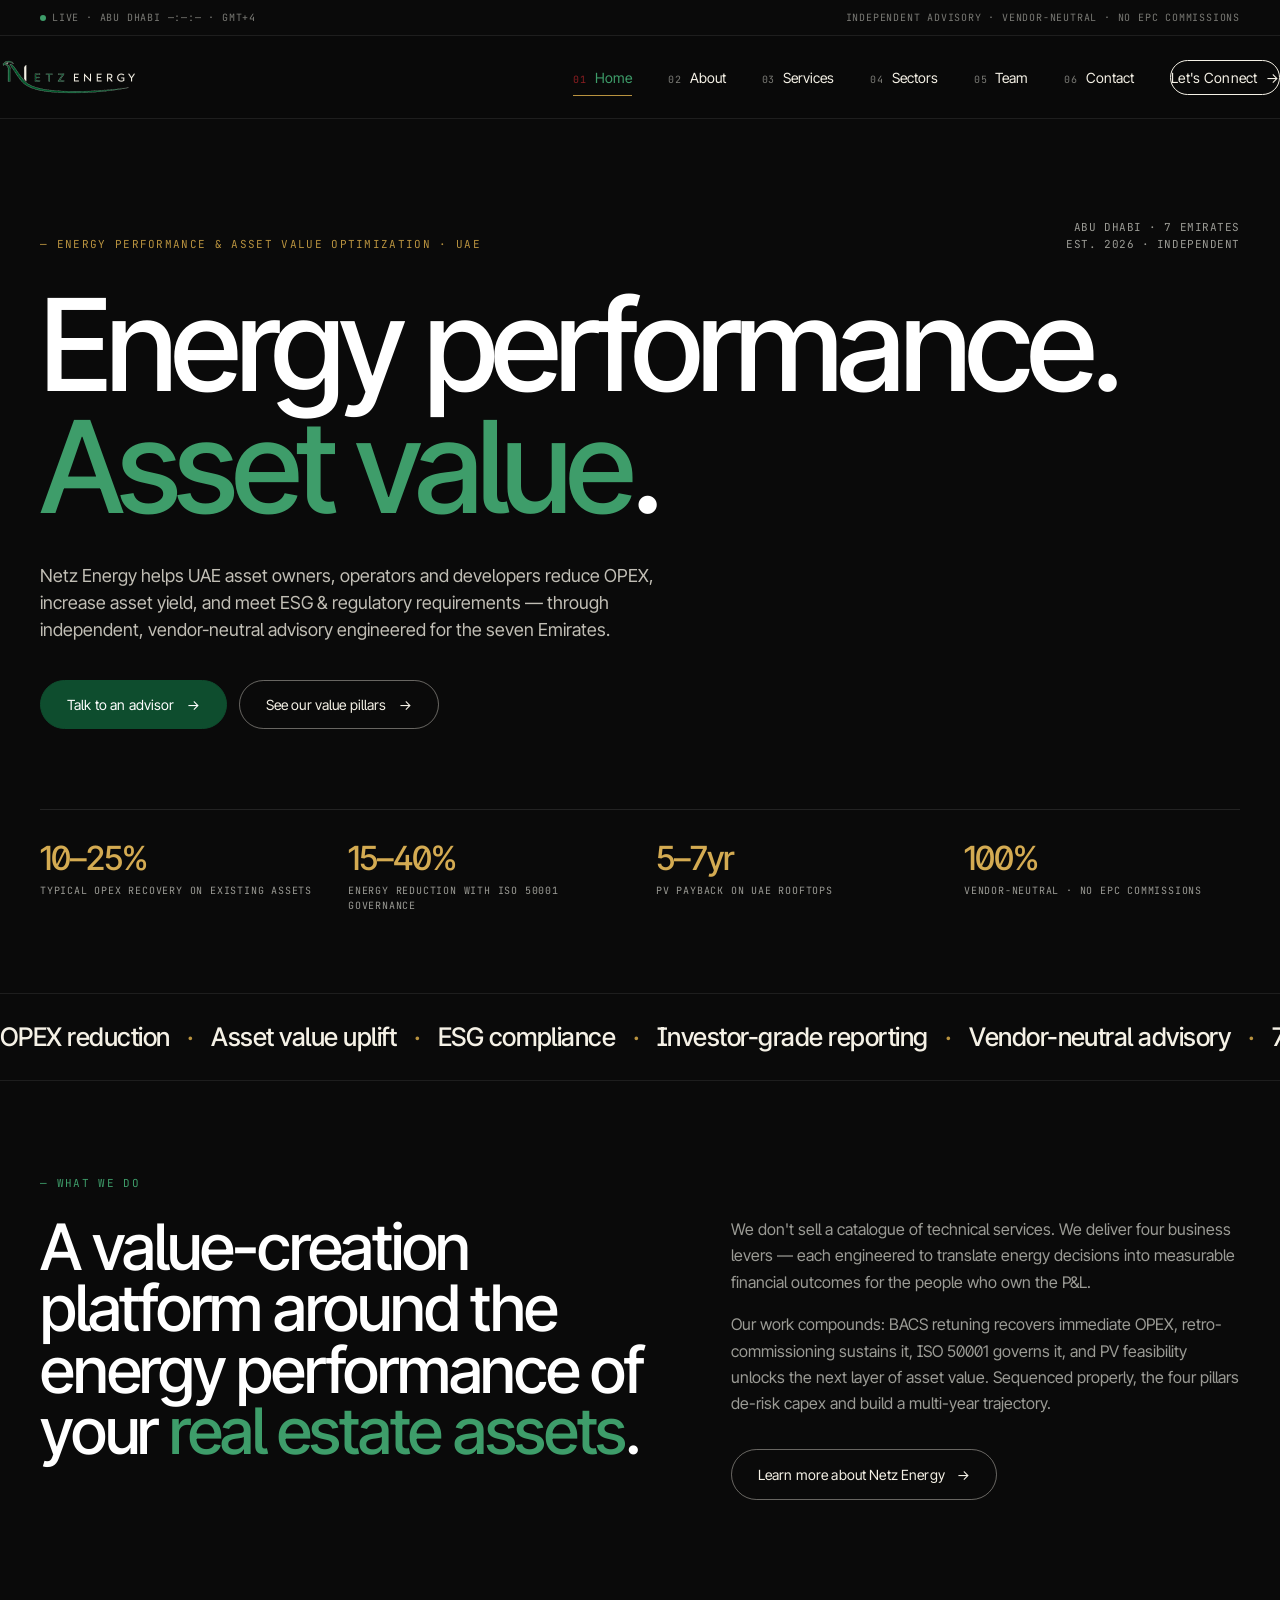
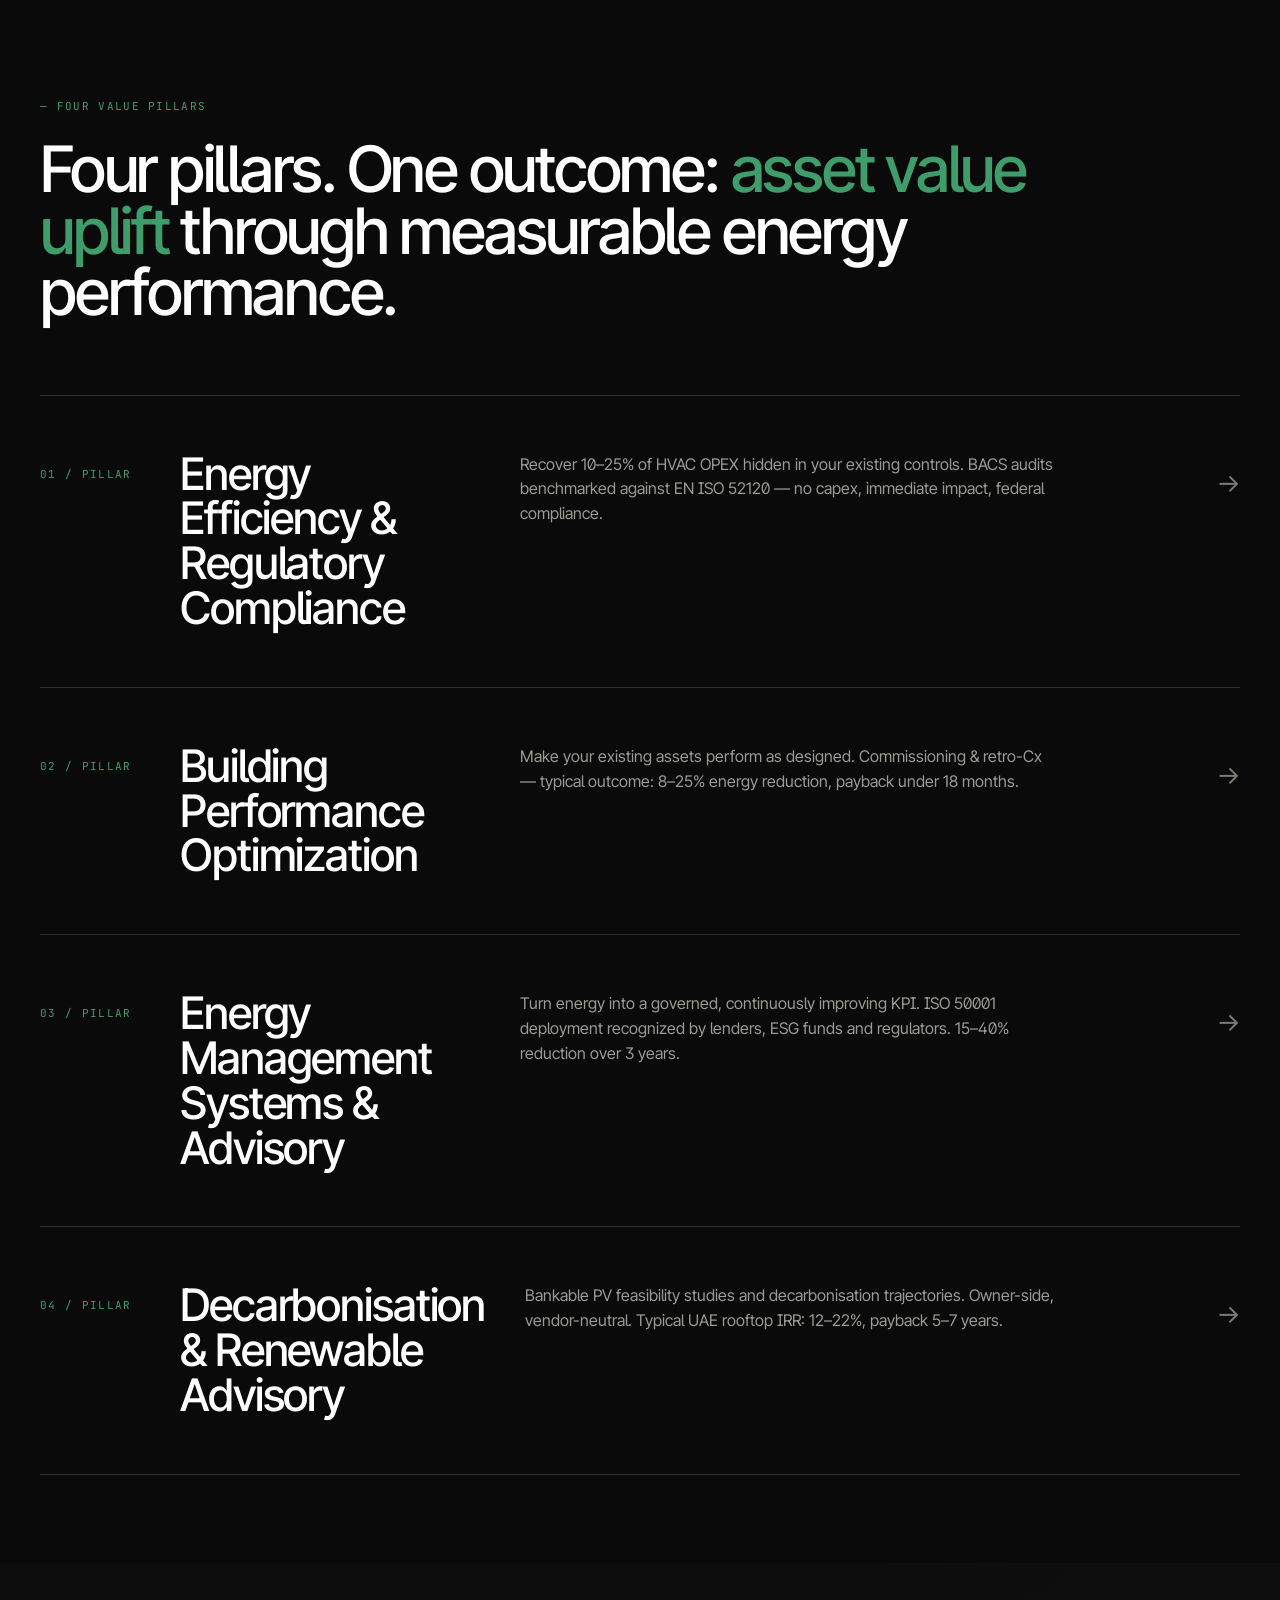
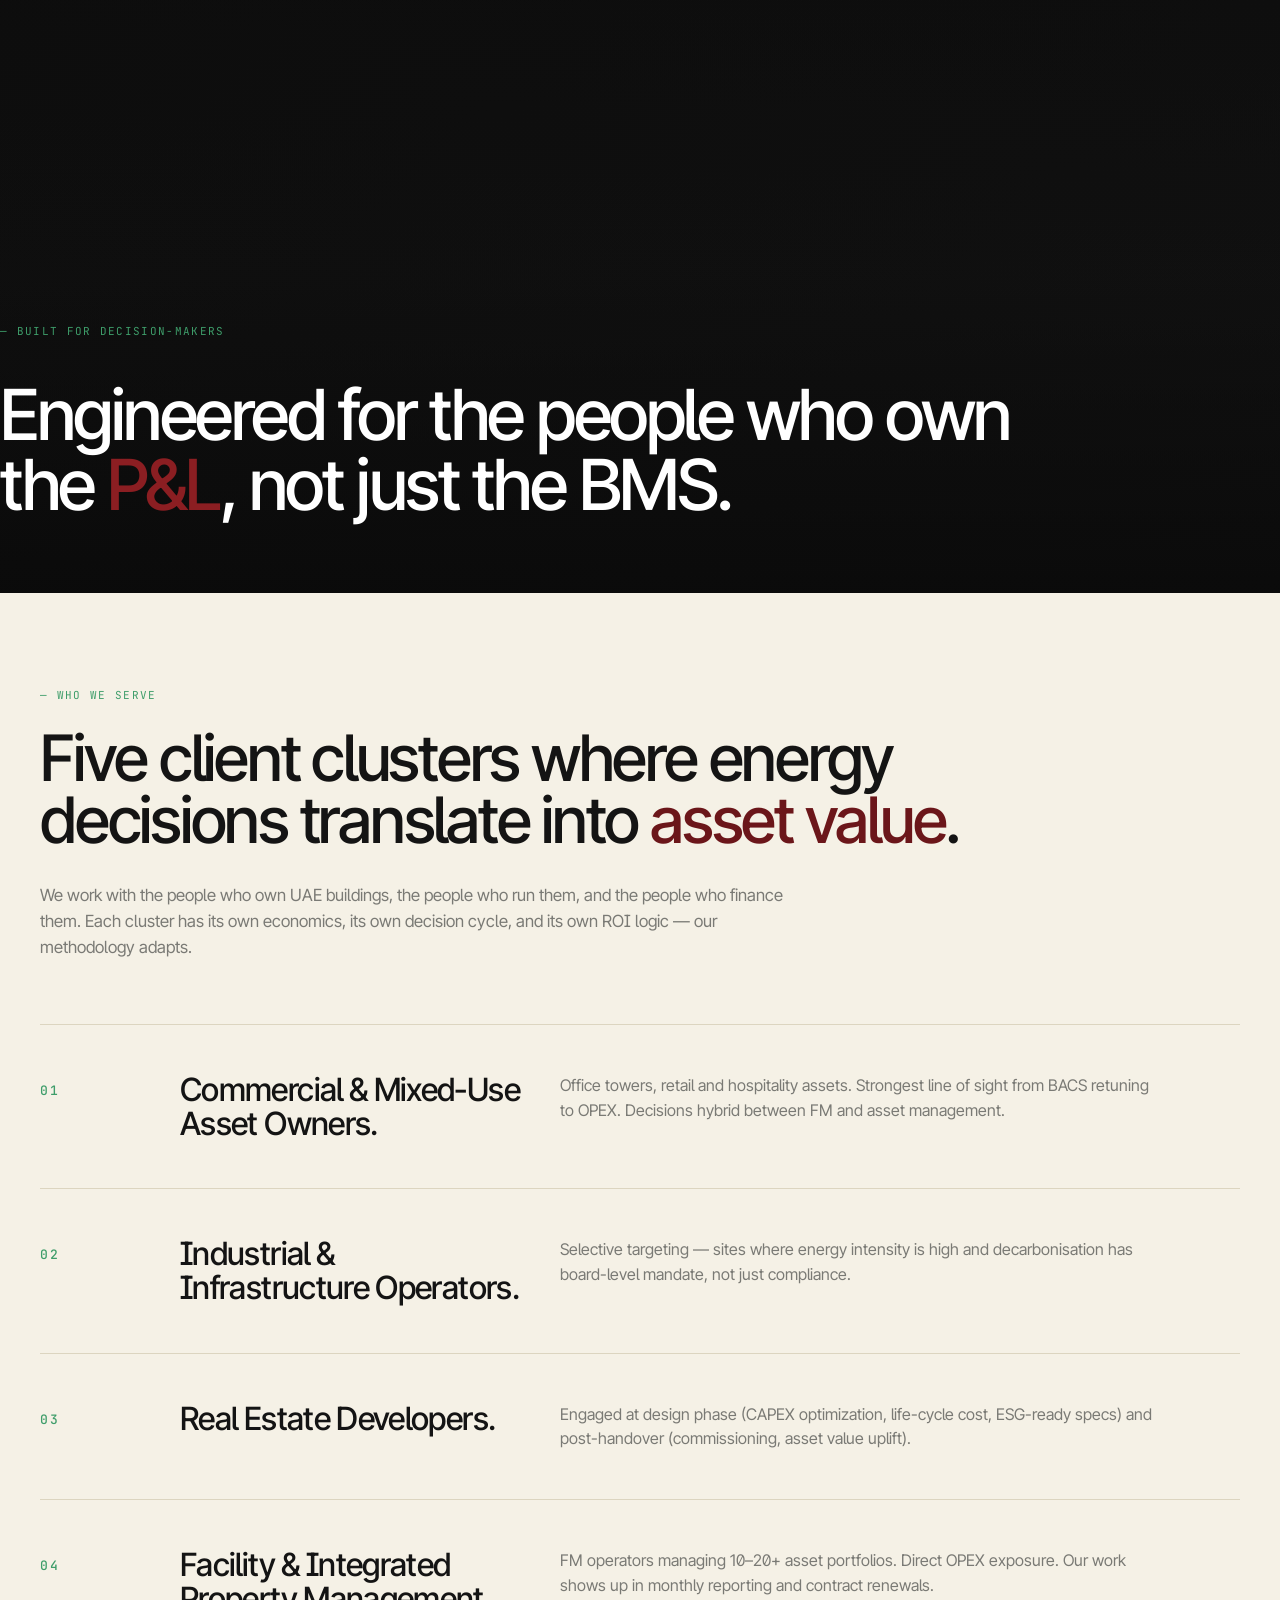
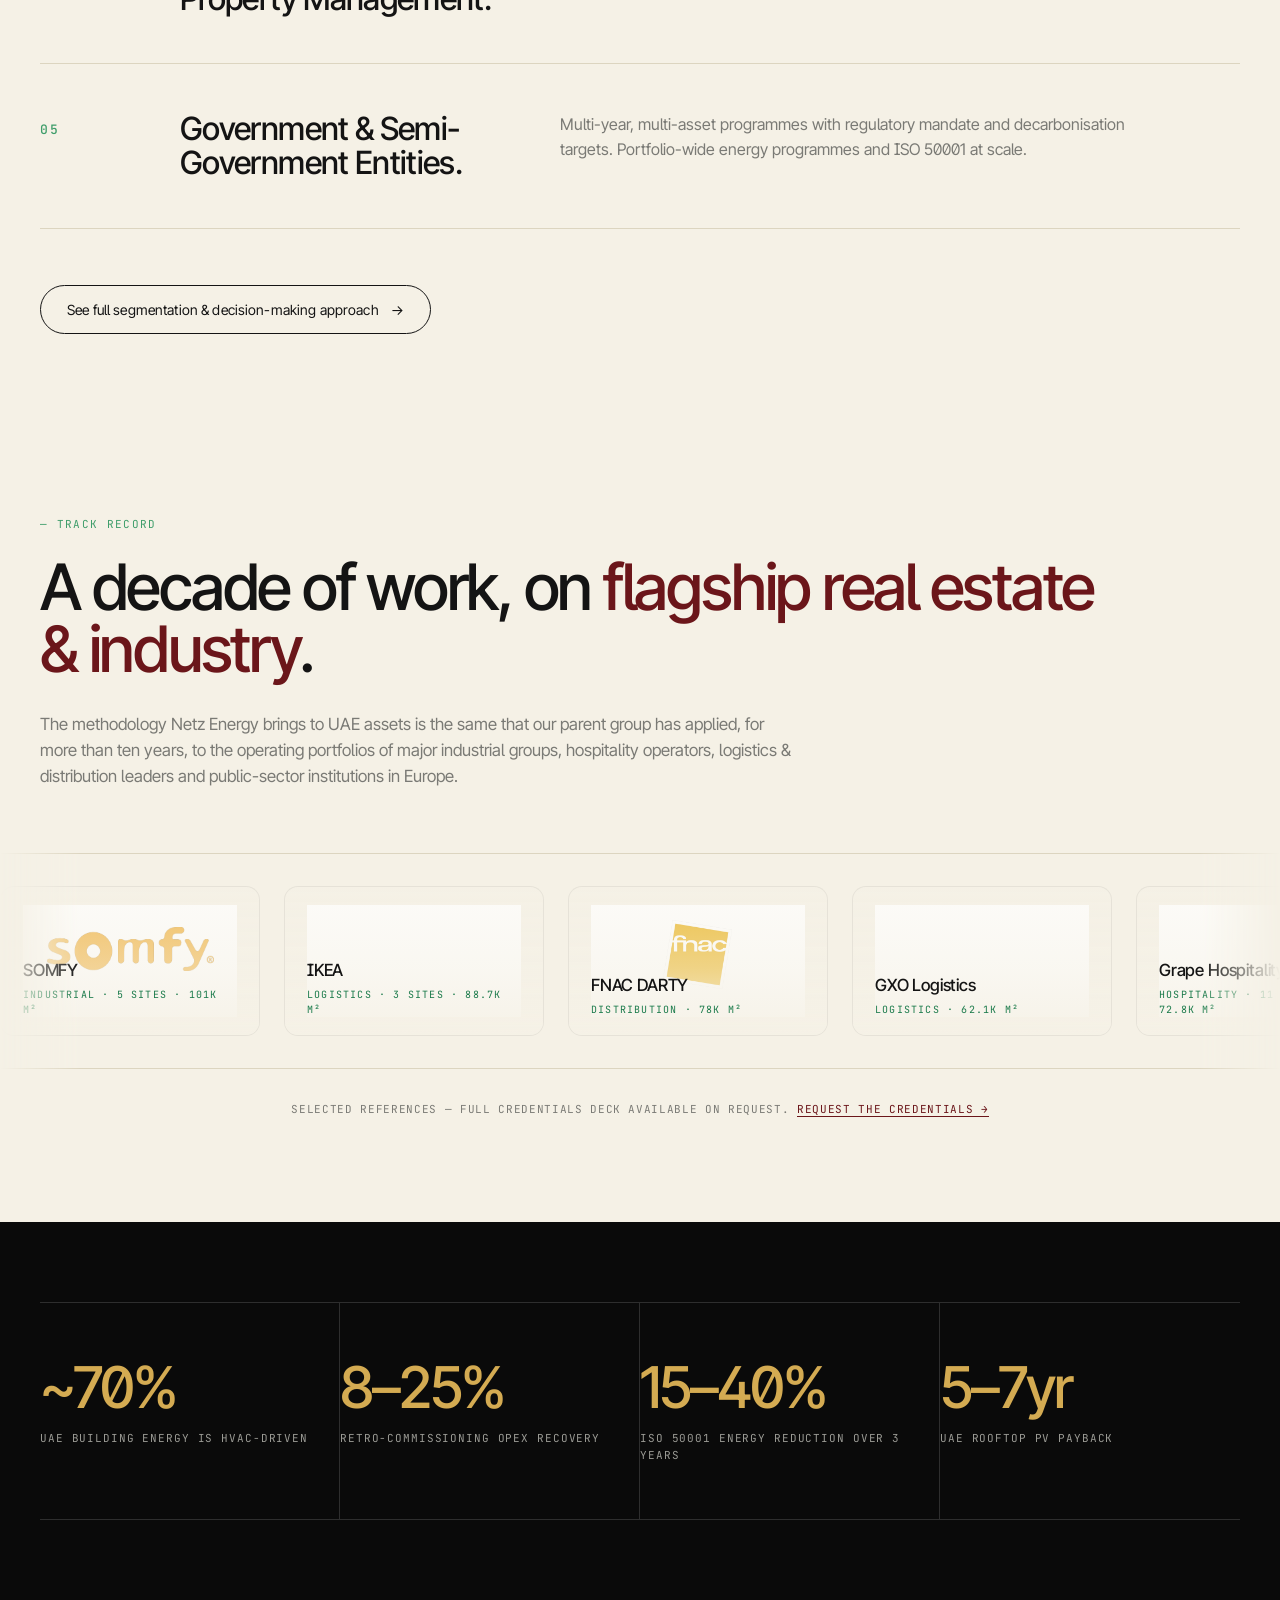
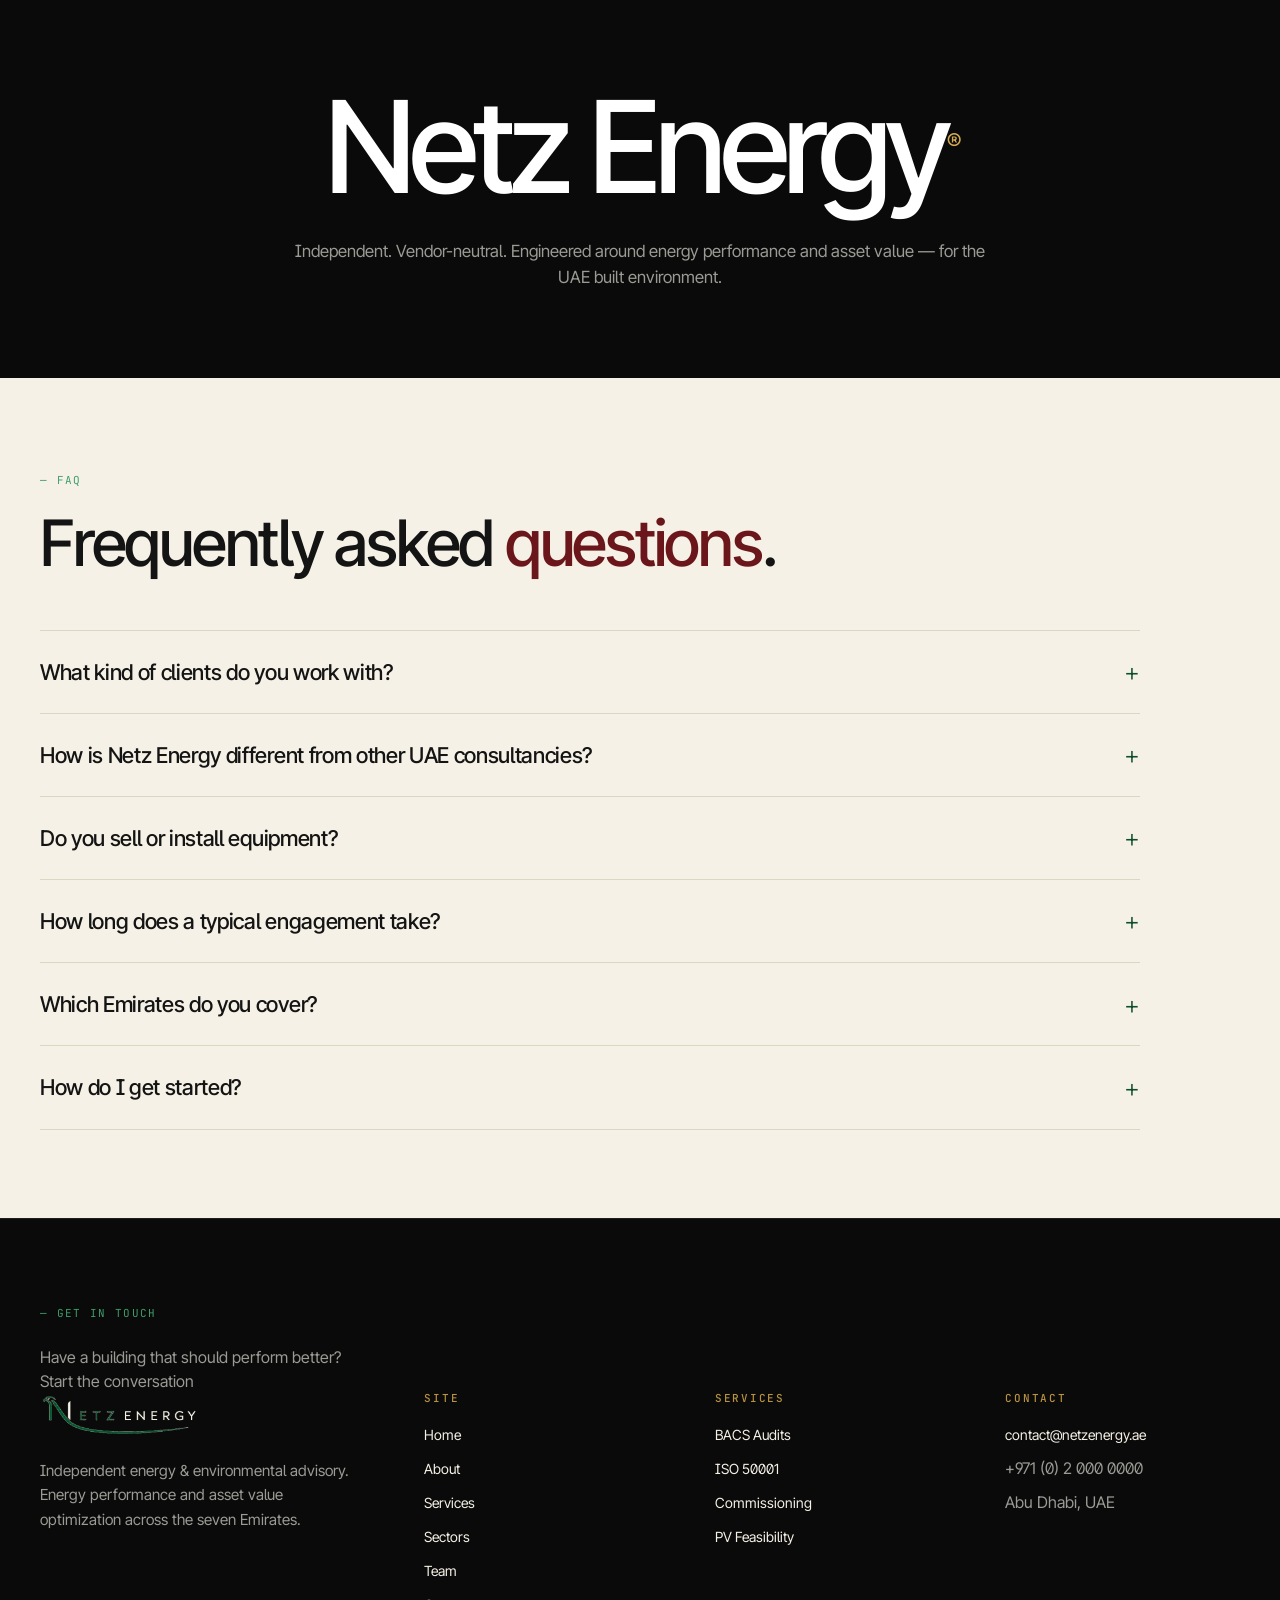
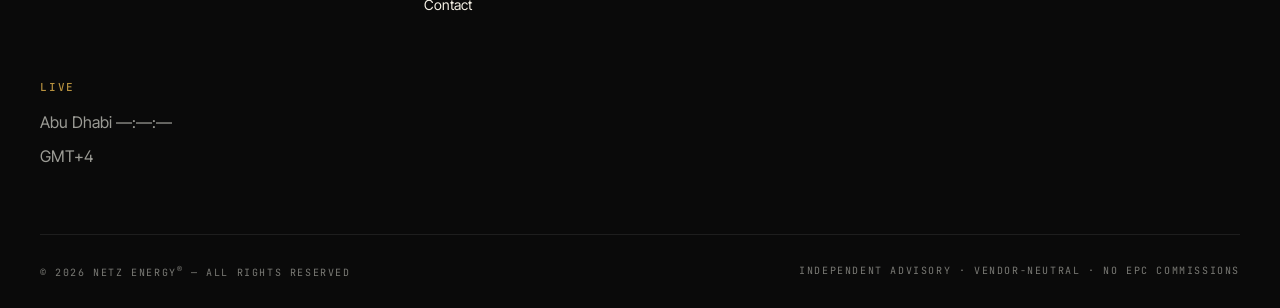
==== index.html @ 5527236d "Initial deployment - Netz Energy website" ====
<!DOCTYPE html>
<html lang="en">
<head>
<meta charset="UTF-8">
<meta name="viewport" content="width=device-width, initial-scale=1.0">
<title>Netz Energy — Energy Performance &amp; Asset Value Optimization · Abu Dhabi</title>
<meta name="description" content="Netz Energy helps UAE asset owners and operators reduce OPEX, increase asset yield, and meet ESG &amp; regulatory requirements — independent energy &amp; environmental advisory across the seven Emirates.">
<link rel="preconnect" href="https://fonts.googleapis.com">
<link rel="preconnect" href="https://fonts.gstatic.com" crossorigin>
<link href="https://fonts.googleapis.com/css2?family=Inter+Tight:wght@300;400;500;600;700&family=JetBrains+Mono:wght@400;500&display=swap" rel="stylesheet">
<link rel="stylesheet" href="assets/style.css">
</head>
<body>

<div class="topbar">
  <div class="shell">
    <span><span class="live-dot"></span>Live · Abu Dhabi <span data-clock>—:—:—</span> · GMT+4</span>
    <span>Independent advisory · Vendor-neutral · No EPC commissions</span>
  </div>
</div>

<nav class="nav">
  <div class="shell nav-inner">
    <a href="index.html" class="brand" aria-label="Netz Energy"><img class="logo" src="assets/logo-light.png" alt="Netz Energy"></a>
    <ul class="nav-links" id="navLinks">
      <li><a href="index.html" class="active"><span class="num">01</span> Home</a></li>
      <li><a href="about.html"><span class="num">02</span> About</a></li>
      <li><a href="services.html"><span class="num">03</span> Services</a></li>
      <li><a href="sectors.html"><span class="num">04</span> Sectors</a></li>
      <li><a href="team.html"><span class="num">05</span> Team</a></li>
      <li><a href="contact.html"><span class="num">06</span> Contact</a></li>
      <li><a href="contact.html" class="nav-cta">Let's Connect</a></li>
    </ul>
    <button class="nav-toggle" aria-label="Menu" onclick="document.getElementById('navLinks').classList.toggle('open')"><span></span><span></span><span></span></button>
  </div>
</nav>

<!-- HERO — pivoted to business / asset value -->
<section class="hero">
  <div class="hero-media" aria-hidden="true">
    <video autoplay muted loop playsinline preload="metadata"
           poster="https://images.unsplash.com/photo-1518684079-3c830dcef090?auto=format&fit=crop&w=2000&q=75">
      <source src="https://videos.pexels.com/video-files/3214448/3214448-uhd_3840_2160_25fps.mp4" type="video/mp4">
    </video>
    <div class="hero-img" style="background-image:url('https://images.unsplash.com/photo-1518684079-3c830dcef090?auto=format&fit=crop&w=2400&q=80');"></div>
  </div>

  <div class="shell hero-inner">
    <div class="hero-meta">
      <span class="hero-tag">— Energy performance &amp; asset value optimization · UAE</span>
      <div class="hero-meta-right">
        Abu Dhabi · 7 Emirates<br>
        Est. 2026 · Independent
      </div>
    </div>

    <h1 class="hero-headline">Energy performance.<br><span class="accent-gold">Asset value</span>.</h1>

    <p class="hero-sub">
      Netz Energy helps UAE asset owners, operators and developers reduce OPEX, increase
      asset yield, and meet ESG &amp; regulatory requirements — through independent,
      vendor-neutral advisory engineered for the seven Emirates.
    </p>

    <div class="hero-cta">
      <a href="contact.html" class="btn btn-wine">Talk to an advisor</a>
      <a href="services.html" class="btn btn-ghost">See our value pillars</a>
    </div>

    <div class="hero-strip">
      <div class="item"><div class="num">10–25%</div><div class="lbl">Typical OPEX recovery on existing assets</div></div>
      <div class="item"><div class="num">15–40%</div><div class="lbl">Energy reduction with ISO 50001 governance</div></div>
      <div class="item"><div class="num">5–7yr</div><div class="lbl">PV payback on UAE rooftops</div></div>
      <div class="item"><div class="num">100%</div><div class="lbl">Vendor-neutral · No EPC commissions</div></div>
    </div>
  </div>
</section>

<!-- MARQUEE -->
<div class="marquee" aria-hidden="true">
  <div class="marquee-track">
    <span class="marquee-item">OPEX reduction <span class="dot">·</span> Asset value uplift <span class="dot">·</span> ESG compliance <span class="dot">·</span> Investor-grade reporting <span class="dot">·</span> Vendor-neutral advisory <span class="dot">·</span> 7 Emirates <span class="dot">·</span></span>
    <span class="marquee-item">OPEX reduction <span class="dot">·</span> Asset value uplift <span class="dot">·</span> ESG compliance <span class="dot">·</span> Investor-grade reporting <span class="dot">·</span> Vendor-neutral advisory <span class="dot">·</span> 7 Emirates <span class="dot">·</span></span>
  </div>
</div>

<!-- WHAT WE DO — value pillars introduction -->
<section class="section section-dark">
  <div class="shell">
    <div class="reveal">
      <span class="section-eyebrow">— What we do</span>
    </div>
    <div class="col-asymmetric reveal">
      <h2 class="section-title">A value-creation platform around the energy performance of your <span class="accent-gold" style="color:var(--gold-bright);">real estate assets</span>.</h2>
      <div class="col-text">
        <p>We don't sell a catalogue of technical services. We deliver four business levers — each engineered to translate energy decisions into measurable financial outcomes for the people who own the P&amp;L.</p>
        <p>Our work compounds: BACS retuning recovers immediate OPEX, retro-commissioning sustains it, ISO 50001 governs it, and PV feasibility unlocks the next layer of asset value. Sequenced properly, the four pillars de-risk capex and build a multi-year trajectory.</p>
        <p style="margin-top: 32px;"><a href="about.html" class="btn btn-ghost">Learn more about Netz Energy</a></p>
      </div>
    </div>
  </div>
</section>

<!-- VALUE PILLARS — 4 -->
<section class="section section-dark">
  <div class="shell">
    <div class="reveal">
      <span class="section-eyebrow">— Four value pillars</span>
      <h2 class="section-title">Four pillars. One outcome: <span class="accent-gold" style="color:var(--gold-bright);">asset value uplift</span> through measurable energy performance.</h2>
    </div>

    <div class="tier-list reveal-stagger">
      <a href="services/bacs-audits.html" class="tier" style="text-decoration:none;">
        <div class="tier-num">01 / Pillar</div>
        <div class="tier-name">Energy Efficiency &amp; Regulatory Compliance</div>
        <div class="tier-desc">Recover 10–25% of HVAC OPEX hidden in your existing controls. BACS audits benchmarked against EN ISO 52120 — no capex, immediate impact, federal compliance.</div>
        <div class="tier-arrow">→</div>
      </a>
      <a href="services/commissioning.html" class="tier" style="text-decoration:none;">
        <div class="tier-num">02 / Pillar</div>
        <div class="tier-name">Building Performance Optimization</div>
        <div class="tier-desc">Make your existing assets perform as designed. Commissioning &amp; retro-Cx — typical outcome: 8–25% energy reduction, payback under 18 months.</div>
        <div class="tier-arrow">→</div>
      </a>
      <a href="services/iso-50001.html" class="tier" style="text-decoration:none;">
        <div class="tier-num">03 / Pillar</div>
        <div class="tier-name">Energy Management Systems &amp; Advisory</div>
        <div class="tier-desc">Turn energy into a governed, continuously improving KPI. ISO 50001 deployment recognized by lenders, ESG funds and regulators. 15–40% reduction over 3 years.</div>
        <div class="tier-arrow">→</div>
      </a>
      <a href="services/pv-feasibility.html" class="tier" style="text-decoration:none;">
        <div class="tier-num">04 / Pillar</div>
        <div class="tier-name">Decarbonisation &amp; Renewable Advisory</div>
        <div class="tier-desc">Bankable PV feasibility studies and decarbonisation trajectories. Owner-side, vendor-neutral. Typical UAE rooftop IRR: 12–22%, payback 5–7 years.</div>
        <div class="tier-arrow">→</div>
      </a>
    </div>
  </div>
</section>

<!-- VIDEO BAND -->
<section class="video-band">
  <div class="vb-fallback" style="background-image: linear-gradient(135deg, rgba(10,10,10,0.5), rgba(10,10,10,0.2)), url('https://images.unsplash.com/photo-1547190606-b7e83a82037d?auto=format&fit=crop&w=2400&q=80');"></div>
  <video autoplay muted loop playsinline preload="metadata" poster="https://images.unsplash.com/photo-1547190606-b7e83a82037d?auto=format&fit=crop&w=2400&q=80">
    <source src="https://videos.pexels.com/video-files/2098987/2098987-uhd_3840_2160_30fps.mp4" type="video/mp4">
  </video>
  <div class="shell vb-inner">
    <span class="section-eyebrow">— Built for decision-makers</span>
    <h2 style="margin-top: 16px;">Engineered for the people who own the <span class="accent">P&amp;L</span>, not just the BMS.</h2>
  </div>
</section>

<!-- WHO WE SERVE -->
<section class="section section-light">
  <div class="shell">
    <div class="reveal">
      <span class="section-eyebrow">— Who we serve</span>
      <h2 class="section-title">Five client clusters where energy decisions translate into <span style="color:var(--wine);">asset value</span>.</h2>
      <p class="section-intro">We work with the people who own UAE buildings, the people who run them, and the people who finance them. Each cluster has its own economics, its own decision cycle, and its own ROI logic — our methodology adapts.</p>
    </div>

    <div class="editorial-list reveal-stagger">
      <div class="editorial-item">
        <span class="editorial-num">01</span>
        <h3>Commercial &amp; Mixed-Use Asset Owners.</h3>
        <p>Office towers, retail and hospitality assets. Strongest line of sight from BACS retuning to OPEX. Decisions hybrid between FM and asset management.</p>
      </div>
      <div class="editorial-item">
        <span class="editorial-num">02</span>
        <h3>Industrial &amp; Infrastructure Operators.</h3>
        <p>Selective targeting — sites where energy intensity is high and decarbonisation has board-level mandate, not just compliance.</p>
      </div>
      <div class="editorial-item">
        <span class="editorial-num">03</span>
        <h3>Real Estate Developers.</h3>
        <p>Engaged at design phase (CAPEX optimization, life-cycle cost, ESG-ready specs) and post-handover (commissioning, asset value uplift).</p>
      </div>
      <div class="editorial-item">
        <span class="editorial-num">04</span>
        <h3>Facility &amp; Integrated Property Management.</h3>
        <p>FM operators managing 10–20+ asset portfolios. Direct OPEX exposure. Our work shows up in monthly reporting and contract renewals.</p>
      </div>
      <div class="editorial-item">
        <span class="editorial-num">05</span>
        <h3>Government &amp; Semi-Government Entities.</h3>
        <p>Multi-year, multi-asset programmes with regulatory mandate and decarbonisation targets. Portfolio-wide energy programmes and ISO 50001 at scale.</p>
      </div>
    </div>

    <div style="margin-top: 56px;">
      <a href="sectors.html" class="btn btn-ghost-dark">See full segmentation &amp; decision-making approach</a>
    </div>
  </div>
</section>

<!-- TRACK RECORD — selected references of the French parent group, scrolling marquee -->
<section class="section section-light">
  <div class="shell">
    <div class="reveal">
      <span class="section-eyebrow">— Track record</span>
      <h2 class="section-title">A decade of work, on <span style="color:var(--wine);">flagship real estate &amp; industry</span>.</h2>
      <p class="section-intro" style="color: var(--muted);">
        The methodology Netz Energy brings to UAE assets is the same that our parent group has applied, for
        more than ten years, to the operating portfolios of major industrial groups, hospitality operators,
        logistics &amp; distribution leaders and public-sector institutions in Europe.
      </p>
    </div>
  </div>

  <!--
    Logo marquee — scrolling, logos sit BEHIND each client name as a faded watermark.
    Logo URLs use the public Clearbit/Wikipedia/brand CDN for each company; if a logo
    cannot be loaded, the background-image gracefully falls back to a coloured tile and
    only the name + sector remain visible.
  -->
  <div class="ref-marquee" aria-label="Selected references">
    <div class="ref-marquee-track">

      <div class="ref-card" style="background-image: url('assets/logos/somfy.png');">
        <span class="ref-name">SOMFY</span>
        <span class="ref-sector">Industrial · 5 sites · 101k m²</span>
      </div>
      <div class="ref-card" style="background-image: url('https://logo.clearbit.com/ikea.com'), url('https://upload.wikimedia.org/wikipedia/commons/c/c5/Ikea_logo.svg');">
        <span class="ref-name">IKEA</span>
        <span class="ref-sector">Logistics · 3 sites · 88.7k m²</span>
      </div>
      <div class="ref-card" style="background-image: url('assets/logos/fnac-darty.png');">
        <span class="ref-name">FNAC DARTY</span>
        <span class="ref-sector">Distribution · 78k m²</span>
      </div>
      <div class="ref-card" style="background-image: url('https://logo.clearbit.com/gxo.com'), url('https://upload.wikimedia.org/wikipedia/commons/3/3d/GXO_Logistics_logo.svg');">
        <span class="ref-name">GXO Logistics</span>
        <span class="ref-sector">Logistics · 62.1k m²</span>
      </div>
      <div class="ref-card" style="background-image: url('https://logo.clearbit.com/grape-hospitality.com'), url('https://www.grape-hospitality.com/wp-content/uploads/2020/03/logo-grape-hospitality.png');">
        <span class="ref-name">Grape Hospitality</span>
        <span class="ref-sector">Hospitality · 11 sites · 72.8k m²</span>
      </div>
      <div class="ref-card" style="background-image: url('https://logo.clearbit.com/aphp.fr'), url('https://upload.wikimedia.org/wikipedia/commons/9/9b/Logo_AP-HP.svg');">
        <span class="ref-name">APHP</span>
        <span class="ref-sector">Healthcare · 23k m²</span>
      </div>
      <div class="ref-card" style="background-image: url('assets/logos/pole-emploi.png');">
        <span class="ref-name">Pôle Emploi</span>
        <span class="ref-sector">Public · 4k m²</span>
      </div>
      <div class="ref-card" style="background-image: url('https://logo.clearbit.com/cerema.fr'), url('https://upload.wikimedia.org/wikipedia/fr/thumb/2/27/Cerema-logo.svg/512px-Cerema-logo.svg.png');">
        <span class="ref-name">CEREMA</span>
        <span class="ref-sector">Public · 8.4k m²</span>
      </div>
      <div class="ref-card" style="background-image: url('https://logo.clearbit.com/fondationbellan.fr'), url('https://www.fondationbellan.fr/wp-content/uploads/2020/01/logo-fondation-bellan.svg');">
        <span class="ref-name">Fondation Bellan</span>
        <span class="ref-sector">Healthcare · 5 sites · 21k m²</span>
      </div>

      <!-- Duplicate set for a seamless infinite loop -->
      <div class="ref-card" style="background-image: url('assets/logos/somfy.png');">
        <span class="ref-name">SOMFY</span>
        <span class="ref-sector">Industrial · 5 sites · 101k m²</span>
      </div>
      <div class="ref-card" style="background-image: url('https://logo.clearbit.com/ikea.com'), url('https://upload.wikimedia.org/wikipedia/commons/c/c5/Ikea_logo.svg');">
        <span class="ref-name">IKEA</span>
        <span class="ref-sector">Logistics · 3 sites · 88.7k m²</span>
      </div>
      <div class="ref-card" style="background-image: url('assets/logos/fnac-darty.png');">
        <span class="ref-name">FNAC DARTY</span>
        <span class="ref-sector">Distribution · 78k m²</span>
      </div>
      <div class="ref-card" style="background-image: url('https://logo.clearbit.com/gxo.com'), url('https://upload.wikimedia.org/wikipedia/commons/3/3d/GXO_Logistics_logo.svg');">
        <span class="ref-name">GXO Logistics</span>
        <span class="ref-sector">Logistics · 62.1k m²</span>
      </div>
      <div class="ref-card" style="background-image: url('https://logo.clearbit.com/grape-hospitality.com'), url('https://www.grape-hospitality.com/wp-content/uploads/2020/03/logo-grape-hospitality.png');">
        <span class="ref-name">Grape Hospitality</span>
        <span class="ref-sector">Hospitality · 11 sites · 72.8k m²</span>
      </div>
      <div class="ref-card" style="background-image: url('https://logo.clearbit.com/aphp.fr'), url('https://upload.wikimedia.org/wikipedia/commons/9/9b/Logo_AP-HP.svg');">
        <span class="ref-name">APHP</span>
        <span class="ref-sector">Healthcare · 23k m²</span>
      </div>
      <div class="ref-card" style="background-image: url('assets/logos/pole-emploi.png');">
        <span class="ref-name">Pôle Emploi</span>
        <span class="ref-sector">Public · 4k m²</span>
      </div>
      <div class="ref-card" style="background-image: url('https://logo.clearbit.com/cerema.fr'), url('https://upload.wikimedia.org/wikipedia/fr/thumb/2/27/Cerema-logo.svg/512px-Cerema-logo.svg.png');">
        <span class="ref-name">CEREMA</span>
        <span class="ref-sector">Public · 8.4k m²</span>
      </div>
      <div class="ref-card" style="background-image: url('https://logo.clearbit.com/fondationbellan.fr'), url('https://www.fondationbellan.fr/wp-content/uploads/2020/01/logo-fondation-bellan.svg');">
        <span class="ref-name">Fondation Bellan</span>
        <span class="ref-sector">Healthcare · 5 sites · 21k m²</span>
      </div>

    </div>
  </div>

  <div class="shell">
    <p class="mono" style="margin-top: 32px; color: var(--muted); text-align:center;">
      Selected references &mdash; full credentials deck available on request. <a href="contact.html" style="color: var(--wine); border-bottom: 1px solid var(--wine);">Request the credentials →</a>
    </p>
  </div>
</section>

<!-- STATS -->
<section class="section section-dark" style="padding: 0;">
  <div class="shell">
    <div class="stats">
      <div class="stat-cell"><div class="num">~70%</div><div class="lbl">UAE building energy is HVAC-driven</div></div>
      <div class="stat-cell"><div class="num">8–25%</div><div class="lbl">retro-commissioning OPEX recovery</div></div>
      <div class="stat-cell"><div class="num">15–40%</div><div class="lbl">ISO 50001 energy reduction over 3 years</div></div>
      <div class="stat-cell"><div class="num">5–7yr</div><div class="lbl">UAE rooftop PV payback</div></div>
    </div>
  </div>
</section>

<!-- BRAND DISPLAY -->
<section class="section section-dark">
  <div class="shell">
    <h2 class="brand-display reveal">Netz Energy<sup>®</sup></h2>
    <p style="text-align:center; color: var(--muted-light); max-width: 720px; margin: 32px auto 0; font-size: 1.05rem; line-height: 1.55;" class="reveal">
      Independent. Vendor-neutral. Engineered around energy performance and asset value — for the UAE built environment.
    </p>
  </div>
</section>

<!-- FAQ -->
<section class="section section-light">
  <div class="shell">
    <div class="reveal">
      <span class="section-eyebrow">— FAQ</span>
      <h2 class="section-title">Frequently asked <span style="color:var(--wine);">questions</span>.</h2>
    </div>
    <div class="faq" style="max-width: 1100px;">
      <details class="faq-item"><summary>What kind of clients do you work with?</summary>
        <p>Mid-market real estate developers, family offices, industrial operators, hospitality groups, healthcare facilities, FM companies, and government entities — clients for whom a 10–20% reduction in operating energy cost is a strategic outcome and not just a line item.</p>
      </details>
      <details class="faq-item"><summary>How is Netz Energy different from other UAE consultancies?</summary>
        <p>We keep our advisory independent (vendor-neutral specifications, no EPC commissions), we frame our work around financial outcomes (OPEX, asset yield, IRR), and our reports are designed to satisfy international lenders and ESG funds — not just local stakeholders.</p>
      </details>
      <details class="faq-item"><summary>Do you sell or install equipment?</summary>
        <p>Our advisory business is independent — we do not sell HVAC plant, chillers, PV modules or full BACS/BMS installations, and we do not earn EPC commissions on equipment we specify.</p>
        <p>We do, however, supply a focused range of <strong>BACS field-layer equipment</strong> sourced from our European partners — temperature, humidity, CO<sub>2</sub> and air-quality sensors, terminal actuators, smart sub-meters, multifunction controllers and connectivity boxes (BACnet, Modbus, KNX, LoRa, EnOcean). These items help our clients close the instrumentation gap that is the n°1 blocker for retro-Cx, BACS class upgrades and ISO 50001 baselines in the UAE.</p>
        <p>The two lines are kept structurally separate: any equipment we supply is invoiced on a transparent pass-through basis and is <em>never</em> a condition of an advisory engagement. Our suppliers are <a href="https://arcontrols.fr/" target="_blank" rel="noopener">Arcontrols</a> (sensors &amp; terminal controls) and <a href="https://agescom-gtb.fr/" target="_blank" rel="noopener">Agescom</a> (multimarque BACS integration &amp; smart metering).</p>
      </details>
      <details class="faq-item"><summary>How long does a typical engagement take?</summary>
        <p>From 3 to 5 weeks for a single-asset Flash Audit, 8 to 14 weeks for a Full Advisory Mission, 6 to 18 months for a Portfolio Programme, ongoing for the Energy Manager-as-a-Service retainer.</p>
      </details>
      <details class="faq-item"><summary>Which Emirates do you cover?</summary>
        <p>All seven Emirates — Abu Dhabi (HQ), Dubai, Sharjah, Ajman, Umm Al Quwain, Ras Al Khaimah and Fujairah. We are familiar with each grid framework: DEWA, ADDC, AADC, SEWA, FEWA, EtihadWE.</p>
      </details>
      <details class="faq-item"><summary>How do I get started?</summary>
        <p>Send a short note via the contact page — building location, type, surface and your current operating challenge. We come back within 48 hours with a candid view on where to start and what is worth measuring first.</p>
      </details>
    </div>
  </div>
</section>

<!-- FOOTER -->
<footer class="footer">
  <div class="shell">
    <div class="footer-cta-block">
      <span class="section-eyebrow">— Get in touch</span>
      <div class="footer-cta">Have a building that should <span class="accent">perform better</span>?</div>
      <a href="contact.html" class="footer-link">Start the conversation</a>
    </div>

    <div class="footer-grid">
      <div>
        <a href="index.html" class="brand-foot" aria-label="Netz Energy"><img class="logo" src="assets/logo-light.png" alt="Netz Energy"></a>
        <p class="desc">Independent energy &amp; environmental advisory. Energy performance and asset value optimization across the seven Emirates.</p>
      </div>
      <div>
        <h5>Site</h5>
        <ul>
          <li><a href="index.html">Home</a></li>
          <li><a href="about.html">About</a></li>
          <li><a href="services.html">Services</a></li>
          <li><a href="sectors.html">Sectors</a></li>
          <li><a href="team.html">Team</a></li>
          <li><a href="contact.html">Contact</a></li>
        </ul>
      </div>
      <div>
        <h5>Services</h5>
        <ul>
          <li><a href="services/bacs-audits.html">BACS Audits</a></li>
          <li><a href="services/iso-50001.html">ISO 50001</a></li>
          <li><a href="services/commissioning.html">Commissioning</a></li>
          <li><a href="services/pv-feasibility.html">PV Feasibility</a></li>
        </ul>
      </div>
      <div>
        <h5>Contact</h5>
        <ul>
          <li><a href="mailto:contact@netzenergy.ae">contact@netzenergy.ae</a></li>
          <li>+971 (0) 2 000 0000</li>
          <li style="margin-top: 8px;">Abu Dhabi, UAE</li>
        </ul>
      </div>
      <div>
        <h5>Live</h5>
        <ul>
          <li>Abu Dhabi <span data-clock>—:—:—</span></li>
          <li>GMT+4</li>
        </ul>
      </div>
    </div>

    <div class="footer-bottom">
      <span>© 2026 Netz Energy<sup>®</sup> — All rights reserved</span>
      <span>Independent advisory · Vendor-neutral · No EPC commissions</span>
    </div>
  </div>
</footer>

<script src="assets/animations.js" defer></script>
</body>
</html>
                                                                                                                                                                                                                                                                                                                                                                                                                                                                                                                                                                                                                                                                                                                                                                                                                                                                                                                                                                                                                                                                                                                                                                                                                                                                                                                                                                                                                                                                                                                                                                                                                                                                                                                                                                                                                                                                                                                                                                                                                                                                                                                                                                                                                                                                                                                                                                                                                                                                                                                                                                                                                                                                                                                                                                                                                                                                                                                                                                                                                                                                                                                                                                                                                                                                                                                                                                                                                                                                                                                                                                                                                                                                                                                                                                                                                                                                                                                                                                                                                                                                                                                                                                                                                                                                                                                                                                                                                                                                                                                                                                                                                                                                                                                                                                                                                                                                                                                                                                                                                                                                                                                                                                                                                                                                                                                                                                                                                                                                                                                                                                                                                                                                                                                                                                                                                                                                                                                                                                                                                                                                                                                                                                                                                                                                                                                                                                        
---- assets/style.css ----
/* ============================================================================
   EDEN GREEN UAE — v6 MINIMALIST CONSULTING
   Top nav · Sans-serif only · Black dominant · Wine + Forest + Gold
   Inspired by edenenergy.co — clean, technical, B2B consulting tone
   ============================================================================ */

:root {
  /* PALETTE */
  --black:        #0A0A0A;
  --ink:          #141414;
  --ink-soft:     #1F1F1F;
  --paper:        #F5F1E6;
  --cream:        #EBE3CE;
  --white:        #FFFFFF;

  --wine-deep:    #3D0509;
  --wine:         #6B161A;
  --wine-bright:  #8B1E22;

  --forest-deep:  #06231A;
  --forest:       #0E3B26;
  --forest-mid:   #1A5D3A;

  --gold-deep:    #6B5524;
  --gold:         #B8923F;
  --gold-bright:  #D4AB52;

  --muted:        #7A7A75;
  --muted-light:  #9B9B95;
  --line-dark:    #1E1E1E;
  --line-mid:     #2E2E2E;
  --line-light:   #DCD5C0;

  --font-sans: 'Inter Tight', 'Inter', -apple-system, BlinkMacSystemFont, 'Segoe UI', sans-serif;
  --font-mono: 'JetBrains Mono', ui-monospace, 'SFMono-Regular', Menlo, monospace;

  --container: 1440px;
  --gutter: 40px;
}

* { box-sizing: border-box; margin: 0; padding: 0; }

html { scroll-behavior: smooth; background: var(--black); }

body {
  font-family: var(--font-sans);
  font-size: 16px;
  font-weight: 400;
  line-height: 1.5;
  color: var(--paper);
  background: var(--black);
  -webkit-font-smoothing: antialiased;
  -moz-osx-font-smoothing: grayscale;
  font-feature-settings: "ss01", "kern", "ss02";
}

a { color: inherit; text-decoration: none; }
img { max-width: 100%; display: block; }

/* === TYPOGRAPHY (pure sans, no serif) === */
h1, h2, h3, h4, h5 {
  font-family: var(--font-sans);
  font-weight: 500;
  line-height: 0.96;
  letter-spacing: -0.035em;
  color: var(--white);
}
h1 { font-size: clamp(2.8rem, 8vw, 8rem); font-weight: 500; }
h2 { font-size: clamp(2rem, 5vw, 4.4rem); font-weight: 500; }
h3 { font-size: clamp(1.4rem, 2.4vw, 2rem); font-weight: 500; }
h4 { font-size: 1rem; font-weight: 600; letter-spacing: -0.01em; }

p { margin-bottom: 1rem; }

.mono {
  font-family: var(--font-mono);
  font-size: 11px;
  letter-spacing: 0.06em;
  text-transform: uppercase;
  font-weight: 400;
  color: var(--muted);
}
.mono.gold { color: var(--gold); }
.mono.wine { color: var(--wine-bright); }
.mono.forest { color: var(--forest-mid); }

.shell { max-width: var(--container); padding: 0 var(--gutter); margin: 0 auto; width: 100%; }

/* ============================================================
   TOP BAR (thin, optional)
   ============================================================ */
.topbar {
  background: var(--black);
  color: var(--muted);
  font-family: var(--font-mono);
  font-size: 10px;
  letter-spacing: 0.08em;
  padding: 10px 0;
  border-bottom: 1px solid var(--line-dark);
  text-transform: uppercase;
}
.topbar .shell { display: flex; justify-content: space-between; align-items: center; gap: 16px; flex-wrap: wrap; }
.topbar .live-dot {
  display: inline-block; width: 6px; height: 6px;
  background: var(--wine-bright); border-radius: 50%;
  margin-right: 6px; vertical-align: middle;
  animation: livePulse 1.6s ease-in-out infinite;
}
@keyframes livePulse { 0%, 100% { opacity: 1; } 50% { opacity: 0.35; } }

/* ============================================================
   TOP NAV (horizontal sticky)
   ============================================================ */
.nav {
  background: rgba(10,10,10,0.85);
  backdrop-filter: blur(20px);
  -webkit-backdrop-filter: blur(20px);
  border-bottom: 1px solid var(--line-dark);
  position: sticky; top: 0; z-index: 100;
}
.nav-inner {
  display: flex; align-items: center; justify-content: space-between;
  padding: 22px 0; gap: 24px;
}
.brand {
  font-family: var(--font-sans);
  font-size: 1.25rem;
  color: var(--white);
  font-weight: 500;
  letter-spacing: -0.02em;
  display: inline-flex; align-items: baseline; gap: 8px;
}
.brand sup {
  font-size: 0.55em; vertical-align: super;
  color: var(--gold); margin-left: 1px;
  font-weight: 400;
}
.brand small {
  font-family: var(--font-mono);
  font-size: 9.5px;
  letter-spacing: 0.18em;
  text-transform: uppercase;
  color: var(--muted);
  margin-left: 8px;
  font-weight: 400;
}

.nav-links {
  list-style: none;
  display: flex; gap: 36px; align-items: center;
}
.nav-links a {
  color: var(--paper);
  font-size: 14px;
  font-weight: 400;
  display: inline-flex; align-items: baseline; gap: 8px;
  position: relative; padding: 6px 0;
  transition: color 0.3s;
}
.nav-links a .num {
  font-family: var(--font-mono);
  font-size: 10px;
  color: var(--muted);
  letter-spacing: 0.08em;
}
.nav-links a:hover, .nav-links a.active { color: var(--gold-bright); }
.nav-links a:hover .num, .nav-links a.active .num { color: var(--wine-bright); }
.nav-links a.active::after {
  content: '';
  position: absolute; left: 0; right: 0; bottom: -2px;
  height: 1px; background: var(--gold);
}

.nav-cta {
  display: inline-flex; align-items: center; gap: 8px;
  padding: 10px 20px;
  border: 1px solid var(--paper);
  font-family: var(--font-sans);
  font-size: 13px;
  letter-spacing: 0.02em;
  color: var(--paper);
  transition: all 0.3s;
  font-weight: 400;
}
.nav-cta:hover { background: var(--wine); border-color: var(--wine); color: var(--white); }
.nav-cta::after { content: '→'; }

.nav-toggle {
  display: none;
  background: none; border: 0; cursor: pointer;
  flex-direction: column; gap: 5px; width: 30px;
}
.nav-toggle span { width: 20px; height: 1.5px; background: var(--paper); }

/* ============================================================
   BUTTONS (minimal, just for primary actions)
   ============================================================ */
.btn {
  display: inline-flex; align-items: center; gap: 12px;
  padding: 14px 26px;
  font-family: var(--font-sans);
  font-size: 14px;
  letter-spacing: 0.01em;
  font-weight: 400;
  border: 1px solid transparent;
  cursor: pointer;
  transition: all 0.3s;
}
.btn::after { content: '→'; transition: transform 0.3s; }
.btn:hover::after { transform: translateX(5px); }
.btn-wine { background: var(--wine); color: var(--white); border-color: var(--wine); }
.btn-wine:hover { background: var(--wine-deep); border-color: var(--wine-deep); }
.btn-forest { background: var(--forest); color: var(--white); border-color: var(--forest); }
.btn-forest:hover { background: var(--forest-deep); border-color: var(--forest-deep); }
.btn-ghost { background: transparent; color: var(--paper); border-color: rgba(245,241,230,0.4); }
.btn-ghost:hover { border-color: var(--gold-bright); color: var(--gold-bright); }
.btn-ghost-dark { background: transparent; color: var(--ink); border-color: var(--ink); }
.btn-ghost-dark:hover { background: var(--wine); color: var(--white); border-color: var(--wine); }

/* ============================================================
   HERO
   ============================================================ */
.hero {
  position: relative;
  min-height: 92vh;
  display: flex; flex-direction: column; justify-content: flex-end;
  padding: 100px 0 80px;
  overflow: hidden;
  background: var(--black);
  isolation: isolate;
}
.hero-media { position: absolute; inset: 0; z-index: -2; }
.hero-media video,
.hero-media .hero-img {
  position: absolute; inset: 0;
  width: 100%; height: 100%;
  object-fit: cover;
  background-size: cover; background-position: center;
  opacity: 0.5;
}
.hero-media::after {
  content: '';
  position: absolute; inset: 0;
  background: linear-gradient(180deg, rgba(10,10,10,0.6) 0%, rgba(10,10,10,0.25) 35%, rgba(10,10,10,0.95) 100%);
}
.hero-inner { position: relative; z-index: 2; }

.hero-meta {
  display: flex; justify-content: space-between; align-items: flex-end;
  gap: 32px; margin-bottom: 32px; flex-wrap: wrap;
}
.hero-tag {
  font-family: var(--font-mono);
  font-size: 11px;
  letter-spacing: 0.12em;
  text-transform: uppercase;
  color: var(--gold);
}
.hero-meta-right {
  font-family: var(--font-mono);
  font-size: 11px; letter-spacing: 0.05em;
  color: var(--muted-light);
  text-align: right; line-height: 1.5;
  text-transform: uppercase;
}

.hero-headline {
  font-size: clamp(3.2rem, 10vw, 9.5rem);
  font-weight: 500;
  line-height: 0.95;
  letter-spacing: -0.045em;
  color: var(--white);
  margin: 24px 0 36px;
  max-width: 1200px;
}
.hero-headline .accent-gold { color: var(--gold-bright); font-weight: 500; }
.hero-headline .accent-wine { color: var(--wine-bright); font-weight: 500; }

.hero-sub {
  font-size: clamp(1.05rem, 1.4vw, 1.25rem);
  line-height: 1.5;
  color: rgba(245,241,230,0.78);
  max-width: 640px;
  margin-bottom: 36px;
  font-weight: 400;
}
.hero-cta { display: flex; gap: 12px; flex-wrap: wrap; }

.hero-strip {
  margin-top: 80px;
  padding-top: 32px;
  border-top: 1px solid rgba(255,255,255,0.1);
  display: grid;
  grid-template-columns: repeat(4, 1fr);
  gap: 32px;
}
.hero-strip .item { color: var(--paper); }
.hero-strip .item .num {
  font-size: clamp(1.8rem, 2.6vw, 2.6rem);
  font-weight: 500; line-height: 1;
  color: var(--gold-bright); margin-bottom: 8px;
  letter-spacing: -0.03em;
}
.hero-strip .item .lbl {
  font-family: var(--font-mono);
  font-size: 10px;
  letter-spacing: 0.08em;
  color: var(--muted-light);
  text-transform: uppercase;
}

/* ============================================================
   SECTIONS
   ============================================================ */
.section { padding: 120px 0; position: relative; }
.section-tight { padding: 80px 0; }
.section-light { background: var(--paper); color: var(--ink); }
.section-light h1, .section-light h2, .section-light h3 { color: var(--ink); }
.section-cream { background: var(--cream); color: var(--ink); }
.section-cream h1, .section-cream h2, .section-cream h3 { color: var(--ink); }
.section-dark { background: var(--black); color: var(--paper); }
.section-forest { background: var(--forest-deep); color: var(--paper); }
.section-forest h2, .section-forest h3 { color: var(--white); }
.section-wine { background: var(--wine-deep); color: var(--paper); }
.section-wine h2, .section-wine h3 { color: var(--white); }

.section-eyebrow {
  font-family: var(--font-mono);
  font-size: 11px;
  letter-spacing: 0.12em;
  text-transform: uppercase;
  color: var(--gold);
  margin-bottom: 24px;
  display: inline-block;
}
.section-light .section-eyebrow, .section-cream .section-eyebrow { color: var(--wine); }
.section-eyebrow.wine { color: var(--wine-bright); }

.section-title {
  margin-bottom: 32px;
  max-width: 1100px;
}
.section-intro {
  font-size: clamp(1.05rem, 1.3vw, 1.2rem);
  line-height: 1.55;
  color: rgba(245,241,230,0.78);
  max-width: 760px;
  margin-bottom: 64px;
}
.section-light .section-intro, .section-cream .section-intro { color: var(--muted); }

/* ============================================================
   PROCESS FLOW (image cards) — inspired edenenergy.co
   ============================================================ */
.process {
  display: grid;
  grid-template-columns: repeat(3, 1fr);
  gap: 32px;
  margin-top: 64px;
}
.process-card {
  display: flex; flex-direction: column;
  background: var(--ink);
  overflow: hidden;
  border: 1px solid var(--line-mid);
  transition: all 0.4s cubic-bezier(.2,.7,.2,1);
}
.process-card:hover { transform: translateY(-6px); border-color: var(--gold); }
.process-card .pc-num {
  font-family: var(--font-mono);
  font-size: 10px;
  letter-spacing: 0.15em;
  text-transform: uppercase;
  color: var(--gold);
  padding: 24px 28px 0;
}
.process-card .pc-img {
  width: 100%;
  aspect-ratio: 3/2;
  background-size: cover; background-position: center;
  margin-top: 16px;
  filter: contrast(1.05) saturate(0.9);
}
.process-card .pc-body {
  padding: 28px;
  display: flex; flex-direction: column; gap: 12px;
  flex: 1;
}
.process-card h3 { font-size: 1.5rem; line-height: 1.05; color: var(--white); }
.process-card p { color: var(--muted-light); font-size: 14.5px; margin: 0; line-height: 1.5; }

/* ============================================================
   SERVICE TIERS — minimal, no cards
   ============================================================ */
.tier-list {
  display: grid;
  grid-template-columns: 1fr;
  margin-top: 72px;
  border-top: 1px solid var(--line-mid);
}
.section-light .tier-list { border-top-color: var(--line-light); }
.tier {
  display: grid;
  grid-template-columns: 100px 1fr 2fr 80px;
  gap: 40px;
  padding: 56px 0;
  border-bottom: 1px solid var(--line-mid);
  align-items: start;
  transition: padding 0.4s ease;
  position: relative;
}
.section-light .tier { border-bottom-color: var(--line-light); }
.tier:hover { padding-left: 24px; padding-right: 0; }
.tier:hover .tier-name { color: var(--gold-bright); }
.section-light .tier:hover .tier-name { color: var(--wine); }
.tier:hover .tier-arrow { transform: translateX(8px); color: var(--gold-bright); }
.section-light .tier:hover .tier-arrow { color: var(--wine); }
.tier-num {
  font-family: var(--font-mono);
  font-size: 11px;
  letter-spacing: 0.12em;
  text-transform: uppercase;
  color: var(--gold);
  padding-top: 14px;
}
.section-light .tier-num { color: var(--wine); }
.tier-name {
  font-family: var(--font-sans);
  font-size: clamp(2rem, 3.5vw, 3rem);
  font-weight: 500;
  line-height: 1;
  letter-spacing: -0.025em;
  color: var(--white);
  transition: color 0.3s;
}
.section-light .tier-name { color: var(--ink); }
.tier-desc {
  color: var(--muted-light);
  font-size: 1rem;
  line-height: 1.55;
  max-width: 540px;
}
.section-light .tier-desc { color: var(--muted); }
.tier-arrow {
  text-align: right;
  font-size: 1.6rem;
  color: var(--muted);
  transition: transform 0.4s, color 0.3s;
  padding-top: 12px;
}

/* ============================================================
   EDITORIAL NUMBERED LIST (benefits / why us)
   ============================================================ */
.editorial-list {
  margin-top: 64px;
  border-top: 1px solid var(--line-mid);
}
.section-light .editorial-list { border-top-color: var(--line-light); }
.editorial-item {
  display: grid;
  grid-template-columns: 100px 1fr 2fr;
  gap: 40px;
  padding: 48px 0;
  border-bottom: 1px solid var(--line-mid);
  align-items: start;
  transition: padding-left 0.4s ease;
}
.section-light .editorial-item { border-bottom-color: var(--line-light); }
.editorial-item:hover { padding-left: 16px; }
.editorial-item:hover .editorial-num { color: var(--wine-bright); }
.section-light .editorial-item:hover .editorial-num { color: var(--wine); }
.editorial-num {
  font-family: var(--font-mono);
  font-size: 13px;
  letter-spacing: 0.15em;
  color: var(--gold);
  padding-top: 8px;
  transition: color 0.3s;
  font-weight: 500;
}
.editorial-item h3 {
  font-size: clamp(1.5rem, 2.5vw, 2.1rem);
  line-height: 1.05;
  font-weight: 500;
  letter-spacing: -0.02em;
}
.editorial-item p {
  color: var(--muted-light);
  font-size: 1rem;
  line-height: 1.55;
  max-width: 600px;
  margin: 0;
}
.section-light .editorial-item p { color: var(--muted); }

/* ============================================================
   STATS BAND
   ============================================================ */
.stats {
  display: grid;
  grid-template-columns: repeat(4, 1fr);
  border-top: 1px solid var(--line-mid);
  border-bottom: 1px solid var(--line-mid);
  margin: 80px 0;
}
.section-light .stats { border-color: var(--line-light); }
.stat-cell {
  padding: 56px 28px 56px 0;
  border-right: 1px solid var(--line-mid);
}
.section-light .stat-cell { border-right-color: var(--line-light); }
.stat-cell:last-child { border-right: 0; }
.stat-cell .num {
  font-size: clamp(2.6rem, 4.5vw, 4rem);
  font-weight: 500;
  line-height: 1;
  color: var(--gold-bright);
  margin-bottom: 14px;
  letter-spacing: -0.035em;
}
.section-light .stat-cell .num { color: var(--wine); }
.stat-cell .lbl {
  font-family: var(--font-mono);
  font-size: 11px;
  letter-spacing: 0.08em;
  color: var(--muted-light);
  text-transform: uppercase;
  line-height: 1.5;
}
.section-light .stat-cell .lbl { color: var(--muted); }

/* ============================================================
   BRAND DISPLAY (massive type)
   ============================================================ */
.brand-display {
  font-family: var(--font-sans);
  font-size: clamp(4.5rem, 16vw, 16rem);
  line-height: 0.85;
  letter-spacing: -0.05em;
  color: var(--white);
  text-align: center;
  font-weight: 500;
}
.brand-display sup {
  font-size: 0.18em;
  vertical-align: super;
  color: var(--gold-bright);
  margin-left: 0.05em;
  font-weight: 400;
}

/* ============================================================
   VIDEO BAND — full-width with video
   ============================================================ */
.video-band {
  position: relative;
  height: 70vh; min-height: 540px;
  background: var(--black);
  overflow: hidden;
}
.video-band video,
.video-band .vb-fallback {
  position: absolute; inset: 0;
  width: 100%; height: 100%;
  object-fit: cover;
  background-size: cover; background-position: center;
  opacity: 0.5;
}
.video-band::after {
  content: '';
  position: absolute; inset: 0;
  background: linear-gradient(180deg, rgba(10,10,10,0.45) 0%, rgba(10,10,10,0.2) 50%, rgba(10,10,10,0.9) 100%);
}
.video-band .vb-inner {
  position: relative; z-index: 2; height: 100%;
  display: flex; flex-direction: column; justify-content: flex-end;
  padding: 72px 0;
}
.video-band h2 {
  font-size: clamp(2.2rem, 5.5vw, 4.6rem);
  line-height: 1;
  font-weight: 500;
  letter-spacing: -0.035em;
  max-width: 1100px;
}
.video-band h2 .accent { color: var(--wine-bright); font-weight: 500; }

/* ============================================================
   FAQ
   ============================================================ */
.faq {
  margin-top: 56px;
  border-top: 1px solid var(--line-mid);
}
.section-light .faq { border-top-color: var(--line-light); }
.faq-item {
  border-bottom: 1px solid var(--line-mid);
  padding: 28px 0;
}
.section-light .faq-item { border-bottom-color: var(--line-light); }
.faq summary {
  list-style: none;
  cursor: pointer;
  display: flex; justify-content: space-between; align-items: center;
  gap: 32px;
  font-family: var(--font-sans);
  font-size: clamp(1.15rem, 1.7vw, 1.5rem);
  font-weight: 500;
  line-height: 1.2;
  letter-spacing: -0.015em;
  color: var(--white);
  transition: color 0.3s;
}
.section-light .faq summary { color: var(--ink); }
.faq summary::-webkit-details-marker { display: none; }
.faq summary:hover { color: var(--gold-bright); }
.section-light .faq summary:hover { color: var(--wine); }
.faq summary::after {
  content: '+';
  font-size: 1.6rem;
  font-weight: 300;
  color: var(--gold);
  transition: transform 0.3s;
  flex: none;
  line-height: 1;
}
.section-light .faq summary::after { color: var(--wine); }
.faq details[open] summary::after { transform: rotate(45deg); }
.faq details p {
  margin-top: 18px;
  font-size: 0.95rem;
  line-height: 1.6;
  color: var(--muted-light);
  max-width: 760px;
}
.section-light .faq details p { color: var(--muted); }

/* ============================================================
   PAGE-HEAD (interior pages)
   ============================================================ */
.page-head {
  background: var(--black);
  padding: 80px 0 70px;
  position: relative;
  border-bottom: 1px solid var(--line-dark);
}
.page-head .breadcrumb {
  font-family: var(--font-mono);
  font-size: 11px;
  letter-spacing: 0.1em;
  text-transform: uppercase;
  color: var(--muted);
  margin-bottom: 28px;
}
.page-head .breadcrumb a { color: var(--muted-light); }
.page-head .breadcrumb a:hover { color: var(--gold-bright); }
.page-head h1 {
  font-size: clamp(2.6rem, 6.5vw, 6rem);
  line-height: 0.98;
  letter-spacing: -0.035em;
  margin-bottom: 24px;
  color: var(--white);
  font-weight: 500;
  max-width: 1200px;
}
.page-head h1 .accent-gold { color: var(--gold-bright); }
.page-head h1 .accent-wine { color: var(--wine-bright); }
.page-head .lead {
  font-size: clamp(1.05rem, 1.35vw, 1.2rem);
  color: rgba(245,241,230,0.78);
  max-width: 760px; line-height: 1.55;
}

/* ============================================================
   SERVICE DETAIL (interior pages)
   ============================================================ */
.service-detail {
  display: grid;
  grid-template-columns: 1fr 2fr;
  gap: 80px;
  align-items: start;
}
.service-detail aside {
  position: sticky; top: 100px;
  background: var(--ink);
  border-left: 2px solid var(--gold);
  padding: 36px 32px;
}
.service-detail aside h4 {
  font-family: var(--font-mono);
  font-size: 11px;
  letter-spacing: 0.12em;
  text-transform: uppercase;
  color: var(--gold);
  margin-bottom: 24px;
  font-weight: 500;
}
.service-detail aside ul { list-style: none; padding: 0; margin: 0; }
.service-detail aside ul li {
  font-family: var(--font-sans);
  font-size: 13px;
  color: var(--muted-light);
  padding: 12px 0;
  border-bottom: 1px solid var(--line-mid);
  display: flex; justify-content: space-between; gap: 12px;
}
.service-detail aside ul li:last-child { border-bottom: 0; }
.service-detail aside ul li strong {
  color: var(--paper); font-weight: 500;
  font-family: var(--font-mono); font-size: 10px;
  letter-spacing: 0.12em; text-transform: uppercase;
  display: block; margin-bottom: 2px;
}
.service-detail main { min-width: 0; }
.service-detail main h2 {
  font-size: clamp(1.8rem, 3vw, 2.6rem);
  margin: 56px 0 20px;
  letter-spacing: -0.025em;
}
.service-detail main h2:first-child { margin-top: 0; }
.service-detail main h3 {
  font-size: 1.25rem; font-weight: 500;
  margin: 32px 0 12px; color: var(--paper);
  letter-spacing: -0.015em;
}
.service-detail main p {
  color: var(--muted-light);
  font-size: 1rem; line-height: 1.65; margin-bottom: 14px;
}
.service-detail main ul {
  list-style: none; padding: 0; margin: 0 0 24px;
}
.service-detail main ul li {
  position: relative; padding: 8px 0 8px 22px;
  color: var(--muted-light); font-size: 0.95rem; line-height: 1.55;
}
.service-detail main ul li::before {
  content: ''; position: absolute; left: 0; top: 18px;
  width: 8px; height: 1px; background: var(--gold);
}

/* Callout note */
.note {
  background: rgba(232,184,80,0.06);
  border-left: 3px solid var(--gold);
  padding: 18px 22px;
  margin: 24px 0 32px;
  font-size: 0.95rem;
  line-height: 1.55;
  color: var(--paper);
}
.note strong { color: var(--gold-bright); font-weight: 500; }

/* Deliverable list */
.deliverable-list { margin: 16px 0 32px; border-top: 1px solid var(--line-mid); }
.deliverable-row {
  display: grid; grid-template-columns: 240px 1fr; gap: 32px;
  padding: 22px 0; border-bottom: 1px solid var(--line-mid);
  align-items: baseline;
}
.deliverable-row strong {
  font-family: var(--font-sans); font-size: 1rem; font-weight: 500;
  color: var(--paper); letter-spacing: -0.005em;
}
.deliverable-row span {
  color: var(--muted-light); font-size: 0.95rem; line-height: 1.55;
}

/* ============================================================
   MARQUEE (continuous scrolling text band)
   ============================================================ */
.marquee {
  overflow: hidden; white-space: nowrap;
  border-top: 1px solid var(--line-dark);
  border-bottom: 1px solid var(--line-dark);
  background: var(--black);
  padding: 24px 0;
}
.marquee-track {
  display: inline-flex; gap: 24px;
  animation: marqueeScroll 40s linear infinite;
  will-change: transform;
}
.marquee-item {
  font-family: var(--font-sans);
  font-size: clamp(1.4rem, 2vw, 2rem);
  font-weight: 500;
  letter-spacing: -0.02em;
  color: var(--paper);
}
.marquee-item .dot { color: var(--gold); margin: 0 12px; }
@keyframes marqueeScroll {
  from { transform: translateX(0); }
  to { transform: translateX(-50%); }
}

/* ============================================================
   ASYMMETRIC TWO-COLUMN
   ============================================================ */
.col-asymmetric {
  display: grid; grid-template-columns: 1.2fr 1fr; gap: 80px;
  align-items: start;
}
.col-asymmetric .col-text {
  font-size: 1rem; line-height: 1.65; color: var(--muted-light);
}
.col-asymmetric .col-text p { margin-bottom: 16px; }

.accent-gold { color: var(--gold-bright); }
.accent-wine { color: var(--wine-bright); }

/* ============================================================
   CONTACT FORM
   ============================================================ */
.contact-grid {
  display: grid; grid-template-columns: 1fr 1.4fr; gap: 80px;
  align-items: start;
}
.contact-info-block { margin-bottom: 28px; }
.contact-info-block h4 {
  font-family: var(--font-mono);
  font-size: 11px; letter-spacing: 0.16em; text-transform: uppercase;
  color: var(--gold); font-weight: 500; margin-bottom: 10px;
}
.contact-info-block p, .contact-info-block a {
  color: var(--paper); font-size: 0.95rem; line-height: 1.65;
}
.contact-info-block a:hover { color: var(--gold-bright); }

.contact-form {
  background: var(--ink); padding: 48px;
  border: 1px solid var(--line-mid);
}
.contact-form .row {
  display: grid; grid-template-columns: 1fr 1fr; gap: 18px; margin-bottom: 18px;
}
.contact-form .field { display: flex; flex-direction: column; gap: 6px; }
.contact-form .field label {
  font-family: var(--font-mono);
  font-size: 10px; letter-spacing: 0.16em; text-transform: uppercase;
  color: var(--muted-light); font-weight: 500;
}
.contact-form input,
.contact-form select,
.contact-form textarea {
  font-family: var(--font-sans);
  font-size: 0.95rem;
  background: var(--ink-soft);
  border: 1px solid var(--line-mid);
  color: var(--paper);
  padding: 13px 16px;
  outline: none;
  transition: border-color 0.25s, background-color 0.25s;
  width: 100%;
}
.contact-form input:focus,
.contact-form select:focus,
.contact-form textarea:focus {
  border-color: var(--gold);
  background: var(--black);
}
.contact-form textarea { min-height: 140px; resize: vertical; }

/* ============================================================
   FOOTER
   ============================================================ */
.footer {
  background: var(--black); color: var(--muted-light);
  padding: 80px 0 28px;
  border-top: 1px solid var(--line-dark);
}
.footer-grid {
  display: grid; grid-template-columns: 1.4fr 1fr 1fr 1fr; gap: 56px;
  padding-bottom: 56px;
  border-bottom: 1px solid var(--line-dark);
}
.brand-foot {
  font-family: var(--font-sans);
  font-size: 1.5rem; font-weight: 500; letter-spacing: -0.02em;
  color: var(--white); display: inline-block; margin-bottom: 16px;
}
.brand-foot sup { font-size: 0.55em; color: var(--gold); vertical-align: super; }
.footer .desc {
  color: var(--muted-light); font-size: 0.95rem; line-height: 1.6;
  max-width: 36ch;
}
.footer h5 {
  font-family: var(--font-mono);
  font-size: 11px; letter-spacing: 0.16em; text-transform: uppercase;
  color: var(--gold); font-weight: 500; margin-bottom: 18px;
}
.footer ul { list-style: none; padding: 0; }
.footer ul li { margin-bottom: 10px; }
.footer ul li a { color: var(--paper); font-size: 14px; }
.footer ul li a:hover { color: var(--gold-bright); }
.footer-bottom {
  display: flex; justify-content: space-between; flex-wrap: wrap; gap: 18px;
  padding-top: 28px;
  font-family: var(--font-mono);
  font-size: 10px; letter-spacing: 0.16em; text-transform: uppercase;
  color: var(--muted);
}

/* ============================================================
   REVEAL ON SCROLL
   ============================================================ */
.reveal, .reveal-stagger {
  opacity: 0; transform: translateY(20px);
  transition: opacity 0.9s cubic-bezier(.2,.7,.2,1),
              transform 0.9s cubic-bezier(.2,.7,.2,1);
}
.reveal.in, .reveal-stagger.in { opacity: 1; transform: none; }
.reveal-stagger > * {
  opacity: 0; transform: translateY(20px);
  transition: opacity 0.7s ease, transform 0.7s ease;
  transition-delay: calc(var(--i,0) * 80ms);
}
.reveal-stagger.in > *:nth-child(1) { opacity: 1; transform: none; transition-delay: 0ms; }
.reveal-stagger.in > *:nth-child(2) { opacity: 1; transform: none; transition-delay: 80ms; }
.reveal-stagger.in > *:nth-child(3) { opacity: 1; transform: none; transition-delay: 160ms; }
.reveal-stagger.in > *:nth-child(4) { opacity: 1; transform: none; transition-delay: 240ms; }
.reveal-stagger.in > *:nth-child(5) { opacity: 1; transform: none; transition-delay: 320ms; }
.reveal-stagger.in > *:nth-child(6) { opacity: 1; transform: none; transition-delay: 400ms; }

/* ============================================================
   RESPONSIVE
   ============================================================ */
@media (max-width: 1024px) {
  .nav-links { display: none; position: absolute; top: 100%; left: 0; right: 0;
    flex-direction: column; background: var(--black); padding: 18px 24px;
    gap: 0; border-bottom: 1px solid var(--line-dark); }
  .nav-links.open { display: flex; }
  .nav-links a { padding: 14px 0; border-bottom: 1px solid var(--line-dark); }
  .nav-toggle { display: flex; }
  .hero-strip { grid-template-columns: repeat(2, 1fr); gap: 24px; }
  .col-asymmetric { grid-template-columns: 1fr; gap: 36px; }
  .stats { grid-template-columns: repeat(2, 1fr); }
  .stat-cell:nth-child(2n) { border-right: 0; }
  .process { grid-template-columns: 1fr; }
  .service-detail { grid-template-columns: 1fr; gap: 48px; }
  .service-detail aside { position: static; }
  .contact-grid { grid-template-columns: 1fr; gap: 48px; }
  .contact-form { padding: 32px; }
  .contact-form .row { grid-template-columns: 1fr; }
  .footer-grid { grid-template-columns: 1fr 1fr; gap: 36px; }
  .tier { grid-template-columns: 80px 1fr 60px; gap: 20px; }
  .tier-desc { grid-column: 1 / -1; }
  .editorial-item { grid-template-columns: 80px 1fr; gap: 20px; }
  .editorial-item p { grid-column: 1 / -1; }
  .deliverable-row { grid-template-columns: 1fr; gap: 6px; }
}
@media (max-width: 600px) {
  :root { --gutter: 20px; }
  .topbar .shell { font-size: 9px; }
  .hero { min-height: 86vh; padding: 80px 0 60px; }
  .hero-strip { grid-template-columns: 1fr; }
  .stats { grid-template-columns: 1fr; }
  .stat-cell { border-right: 0; border-bottom: 1px solid var(--line-mid); }
  .footer-grid { grid-template-columns: 1fr; }
}

/* ============================================================================
   V7 OVERRIDES — Netz Energy
   Rounded buttons + green-dominant palette + ergonomics polish
   ============================================================================ */
:root {
  --netz-green:        #0E4D2E;      /* primary brand (matches logo)            */
  --netz-green-deep:   #073920;      /* hover                                    */
  --netz-green-soft:   #3E9D6A;      /* on dark / accents                        */
  --netz-green-mid:    #1A7A4A;      /* mid-tone                                 */
  --radius-sm:         8px;
  --radius-md:         14px;
  --radius-lg:         22px;
  --radius-pill:       999px;
}

/* Brand colour swap — green replaces wine as the primary accent */
.btn-wine        { background: var(--netz-green); border-color: var(--netz-green); }
.btn-wine:hover  { background: var(--netz-green-deep); border-color: var(--netz-green-deep); }
.btn-forest      { background: var(--netz-green); border-color: var(--netz-green); }
.btn-forest:hover{ background: var(--netz-green-deep); border-color: var(--netz-green-deep); }
.btn-ghost-dark:hover { background: var(--netz-green); border-color: var(--netz-green); }
.section-wine    { background: var(--netz-green-deep); }

/* The "accent-gold" class is used throughout for emphasis text — keep gold but
   subtly green-tinted so it reads as one brand */
.accent-gold,
.hero-headline .accent-gold,
.page-head h1 .accent-gold,
.faq summary:hover,
.nav-links a:hover,
.nav-links a.active,
.tier:hover .tier-name,
.tier:hover .tier-arrow,
.editorial-item:hover .editorial-num { color: var(--netz-green-soft) !important; }

.nav-links a.active::after,
.service-detail aside { border-color: var(--netz-green-soft); }
.note { border-left-color: var(--netz-green-soft); background: rgba(62,157,106,0.07); }
.note strong { color: var(--netz-green-soft); }
.contact-form input:focus,
.contact-form select:focus,
.contact-form textarea:focus { border-color: var(--netz-green-soft); }

/* Rounded ergonomics — buttons, inputs, cards */
.btn,
.btn-wine, .btn-forest, .btn-ghost, .btn-ghost-dark,
.nav-cta {
  border-radius: var(--radius-pill);
  padding: 13px 26px;
}
.contact-form input,
.contact-form select,
.contact-form textarea { border-radius: var(--radius-sm); }
.contact-form { border-radius: var(--radius-md); }
.process-card,
.note,
.service-detail aside { border-radius: var(--radius-md); overflow: hidden; }

/* Brand mark in nav — use logo image instead of inline type */
.brand img.logo { display: block; height: 38px; width: auto; }
.brand-foot img.logo { display: block; height: 44px; width: auto; }

/* Hover lift on buttons (softer feel) */
.btn { transition: transform .25s ease, background-color .3s ease, border-color .3s ease, color .3s ease; }
.btn:hover { transform: translateY(-1px); }
.nav-cta { transition: transform .25s ease, background-color .3s ease, border-color .3s ease, color .3s ease; }
.nav-cta:hover { background: var(--netz-green); border-color: var(--netz-green); transform: translateY(-1px); }

/* Slightly softer card / process hover */
.process-card:hover { border-color: var(--netz-green-soft); }
.tier:hover { background: rgba(62,157,106,0.04); }
.section-light .tier:hover { background: rgba(14,77,46,0.04); }

/* Live dot in topbar — green (logo) instead of wine */
.topbar .live-dot { background: var(--netz-green-soft); }

/* Eyebrow & decorative bits */
.section-eyebrow,
.tier-num,
.editorial-num,
.section-light .section-eyebrow,
.section-light .editorial-item:hover .editorial-num { color: var(--netz-green-soft); }
.section-light .tier-num,
.section-light .stat-cell .num,
.section-light .faq summary::after,
.section-light .faq summary:hover { color: var(--netz-green) !important; }

/* Page-head: less stark, more breathing room */
.page-head { padding: 96px 0 72px; position: relative; overflow: hidden; isolation: isolate; }
.page-head .shell { position: relative; z-index: 2; }

/* When an inline background-image is set on .page-head, render it cover-fit
   and add a dark gradient overlay so headlines stay readable. */
.page-head[style*="background-image"] {
  background-size: cover;
  background-position: center;
  background-repeat: no-repeat;
}
.page-head[style*="background-image"]::before {
  content: "";
  position: absolute; inset: 0; z-index: 1;
  background: linear-gradient(180deg,
    rgba(10,10,10,0.55) 0%,
    rgba(10,10,10,0.75) 55%,
    rgba(10,10,10,0.95) 100%);
}

/* Marquee — a touch slower & more elegant */
.marquee-track { animation-duration: 56s; }

/* Improve focus rings (accessibility + non-AI feel) */
:focus-visible {
  outline: 2px solid var(--netz-green-soft);
  outline-offset: 3px;
  border-radius: var(--radius-sm);
}

/* ============================================================================
   V7 — SAFETY: keep .reveal content visible at all times.
   Previously .reveal started at opacity:0 and only became visible after the
   IntersectionObserver added .in. If the JS was slow/blocked/didn't run, whole
   sections appeared as empty bands. We force everything to be visible — the
   subtle fade animation is a nice-to-have, not a must-have.
   ============================================================================ */
.reveal, .reveal-stagger,
.reveal-stagger > * {
  opacity: 1 !important;
  transform: none !important;
}

/* Tighten section padding so sections don't read as "empty bands" */
.section { padding: 88px 0; }
.section-tight { padding: 56px 0; }

/* Cap the giant brand-display so the section doesn't look hollow */
.brand-display { font-size: clamp(3.2rem, 10vw, 8rem); line-height: 0.92; }

/* Make sure the video-band shows its poster image even if the video URL fails */
.video-band { background: var(--ink); }
.video-band .vb-fallback { opacity: 1 !important; }

/* ============================================================================
   V7 — TRACK RECORD · scrolling marquee with logos behind names
   ============================================================================ */
.ref-marquee {
  overflow: hidden;
  margin-top: 56px;
  padding: 32px 0;
  background: var(--paper);
  border-top: 1px solid var(--line-light);
  border-bottom: 1px solid var(--line-light);
  position: relative;
  mask-image: linear-gradient(to right, transparent 0, #000 80px, #000 calc(100% - 80px), transparent 100%);
  -webkit-mask-image: linear-gradient(to right, transparent 0, #000 80px, #000 calc(100% - 80px), transparent 100%);
}
.ref-marquee-track {
  display: inline-flex;
  align-items: stretch;
  gap: 24px;
  animation: refScroll 70s linear infinite;
  will-change: transform;
  white-space: nowrap;
}
.ref-marquee:hover .ref-marquee-track {
  animation-play-state: paused;
}

/* Each card has the company logo as a faded watermark behind the name.
   The logo is sized to fit ENTIRELY within the card (no zoom / no crop) and
   positioned in the upper-middle area, so the bottom of the card stays clear
   for the name + sector text. */
.ref-card {
  flex: 0 0 auto;
  width: 260px;
  min-height: 150px;
  padding: 18px 22px 18px 22px;
  position: relative;
  background-color: var(--white);
  background-repeat: no-repeat;
  background-origin: content-box;     /* respect inner padding */
  background-clip: content-box;
  background-position: center 38%;    /* upper-middle */
  background-size: auto 56%;          /* logo height ≈ 56% of card */
  border: 1px solid rgba(0,0,0,0.06);
  border-radius: var(--radius-md);
  display: flex;
  flex-direction: column;
  justify-content: flex-end;
  gap: 4px;
  overflow: hidden;
  isolation: isolate;
  transition: transform 0.25s ease, box-shadow 0.25s ease;
}
/* Soft cream overlay so the logo reads as a watermark, not a fullsize image.
   Lighter at top (logo visible) → strong at bottom (text fully readable). */
.ref-card::before {
  content: "";
  position: absolute; inset: 0;
  background: linear-gradient(180deg,
    rgba(245, 241, 230, 0.25) 0%,
    rgba(245, 241, 230, 0.55) 55%,
    rgba(245, 241, 230, 0.95) 100%);
  z-index: 0;
  pointer-events: none;
}
.ref-card:hover {
  transform: translateY(-2px);
  box-shadow: 0 8px 24px rgba(0,0,0,0.06);
}
.ref-card:hover::before {
  background: linear-gradient(180deg,
    rgba(245, 241, 230, 0.10) 0%,
    rgba(245, 241, 230, 0.40) 55%,
    rgba(245, 241, 230, 0.90) 100%);
}

/* Per-logo aspect-ratio adjustments — SOMFY is very wide (4:1) so it needs
   to take the full card width rather than the default height-driven sizing. */
.ref-card[style*="somfy.png"]        { background-size: 78% auto; background-position: center 32%; }
.ref-card[style*="fnac-darty.png"]   { background-size: auto 62%; background-position: center 35%; }
.ref-card[style*="pole-emploi.png"]  { background-size: auto 62%; background-position: center 32%; }
.ref-card .ref-name,
.ref-card .ref-sector {
  position: relative;
  z-index: 1;
  white-space: normal;
}
.ref-card .ref-name {
  font-family: var(--font-sans);
  font-size: 1.05rem;
  font-weight: 500;
  letter-spacing: -0.01em;
  color: var(--ink);
}
.ref-card .ref-sector {
  font-family: var(--font-mono);
  font-size: 10px;
  letter-spacing: 0.12em;
  text-transform: uppercase;
  color: var(--netz-green-mid);
}

@keyframes refScroll {
  from { transform: translateX(0); }
  to   { transform: translateX(-50%); }
}
@media (max-width: 600px) {
  .ref-marquee { padding: 22px 0; }
  .ref-card { width: 200px; min-height: 110px; padding: 18px 18px; }
  .ref-card .ref-name { font-size: 0.95rem; }
}
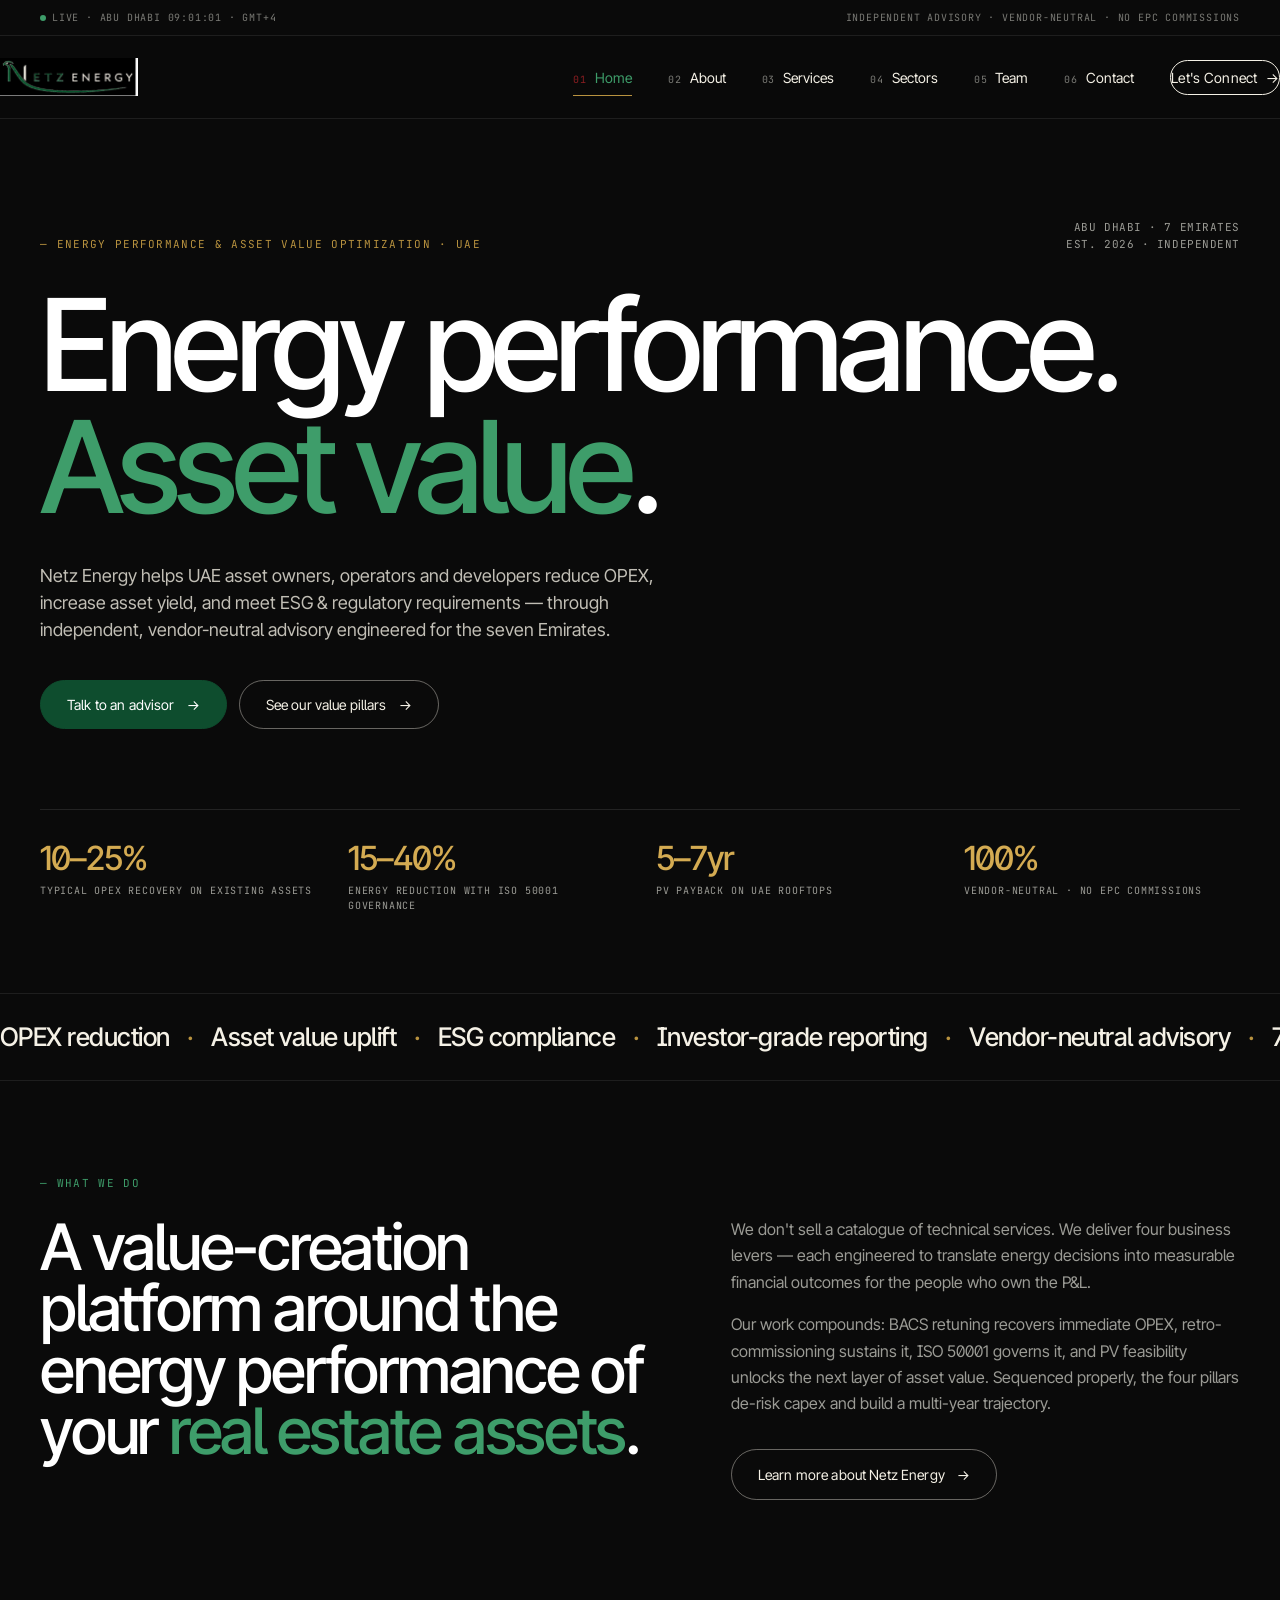
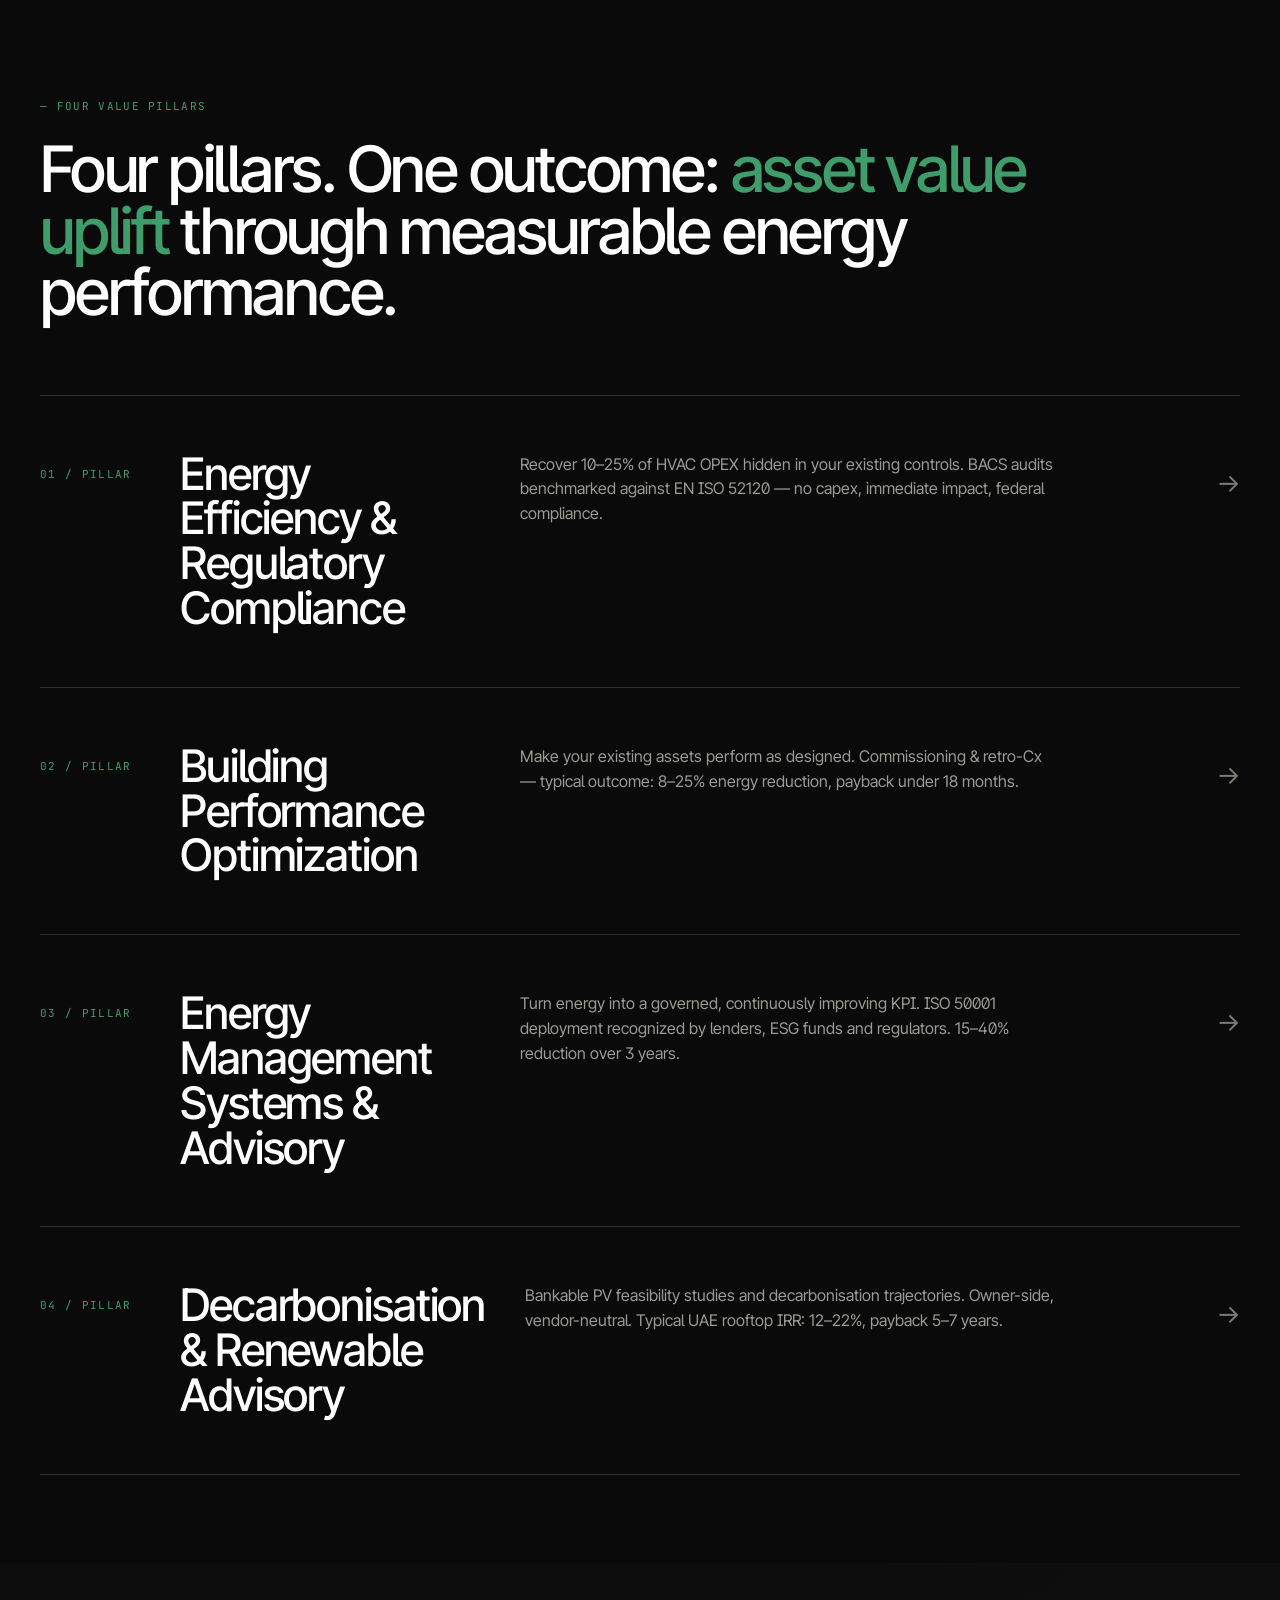
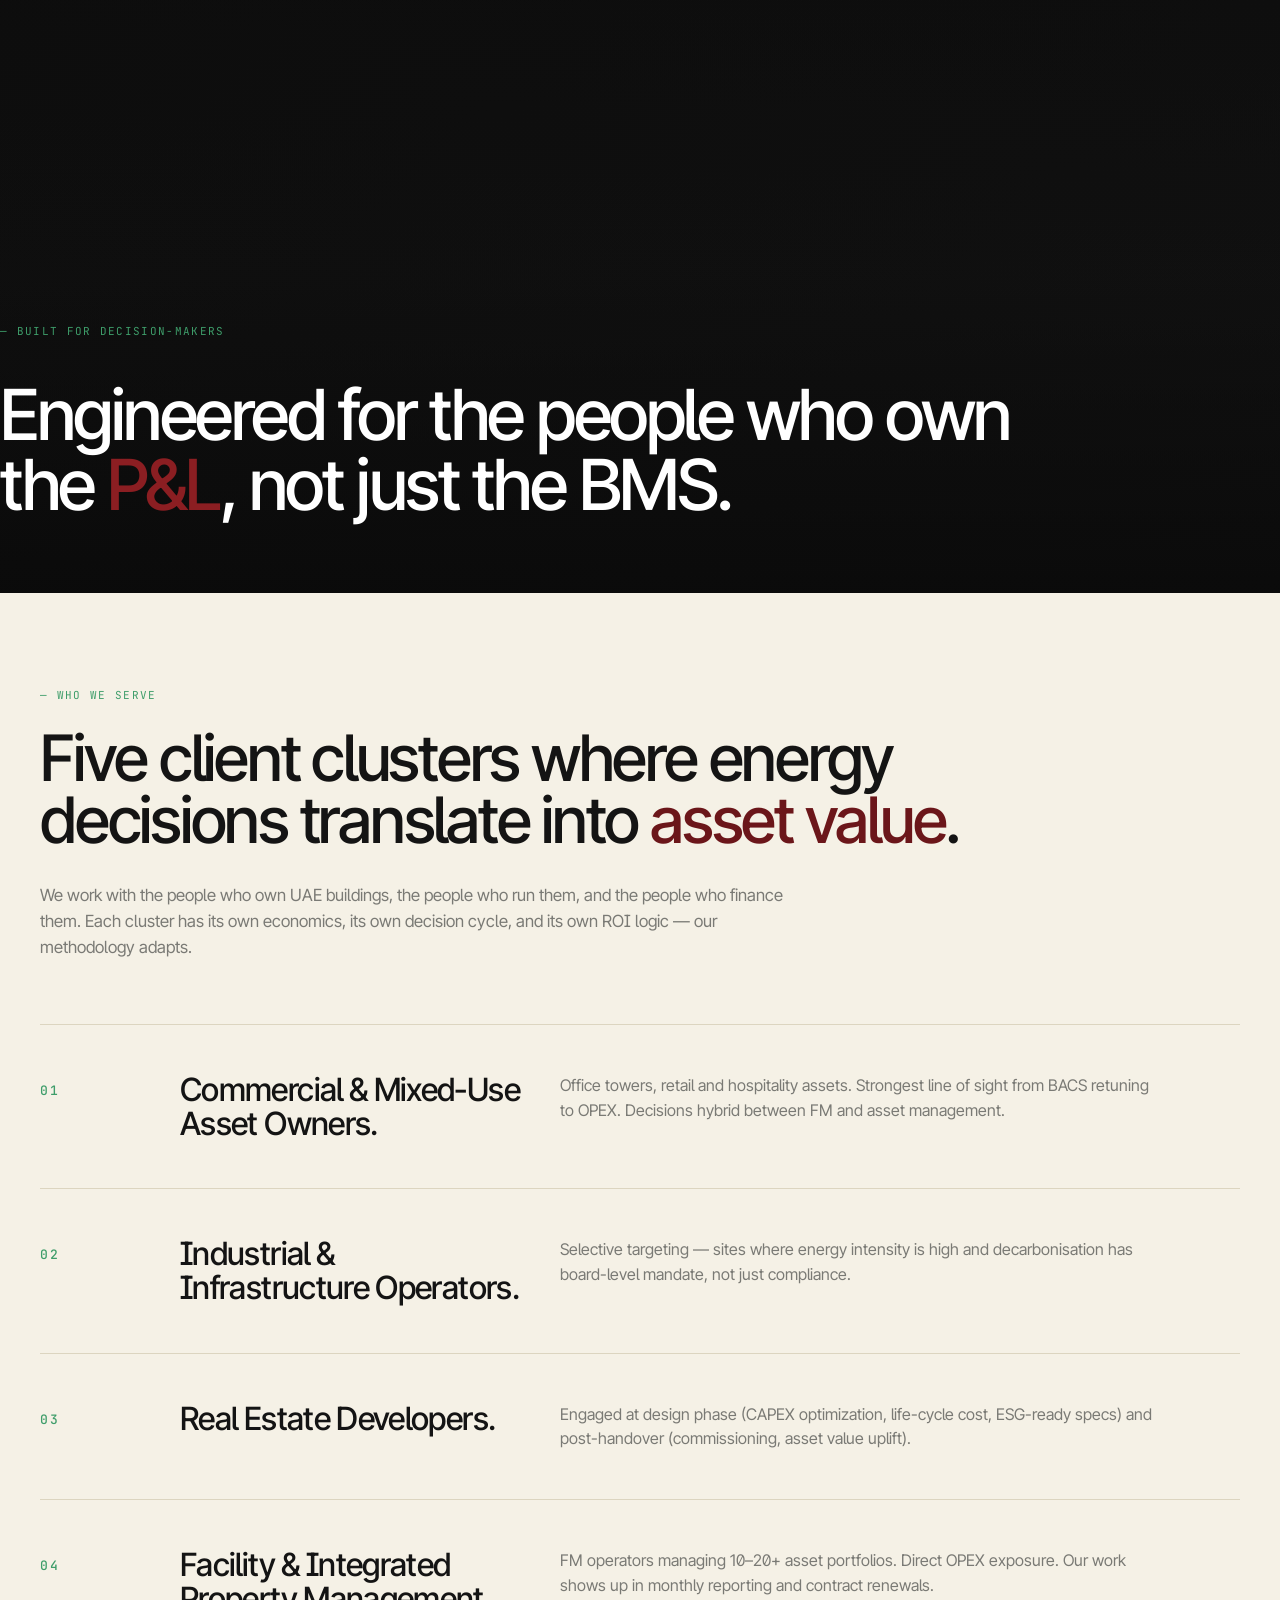
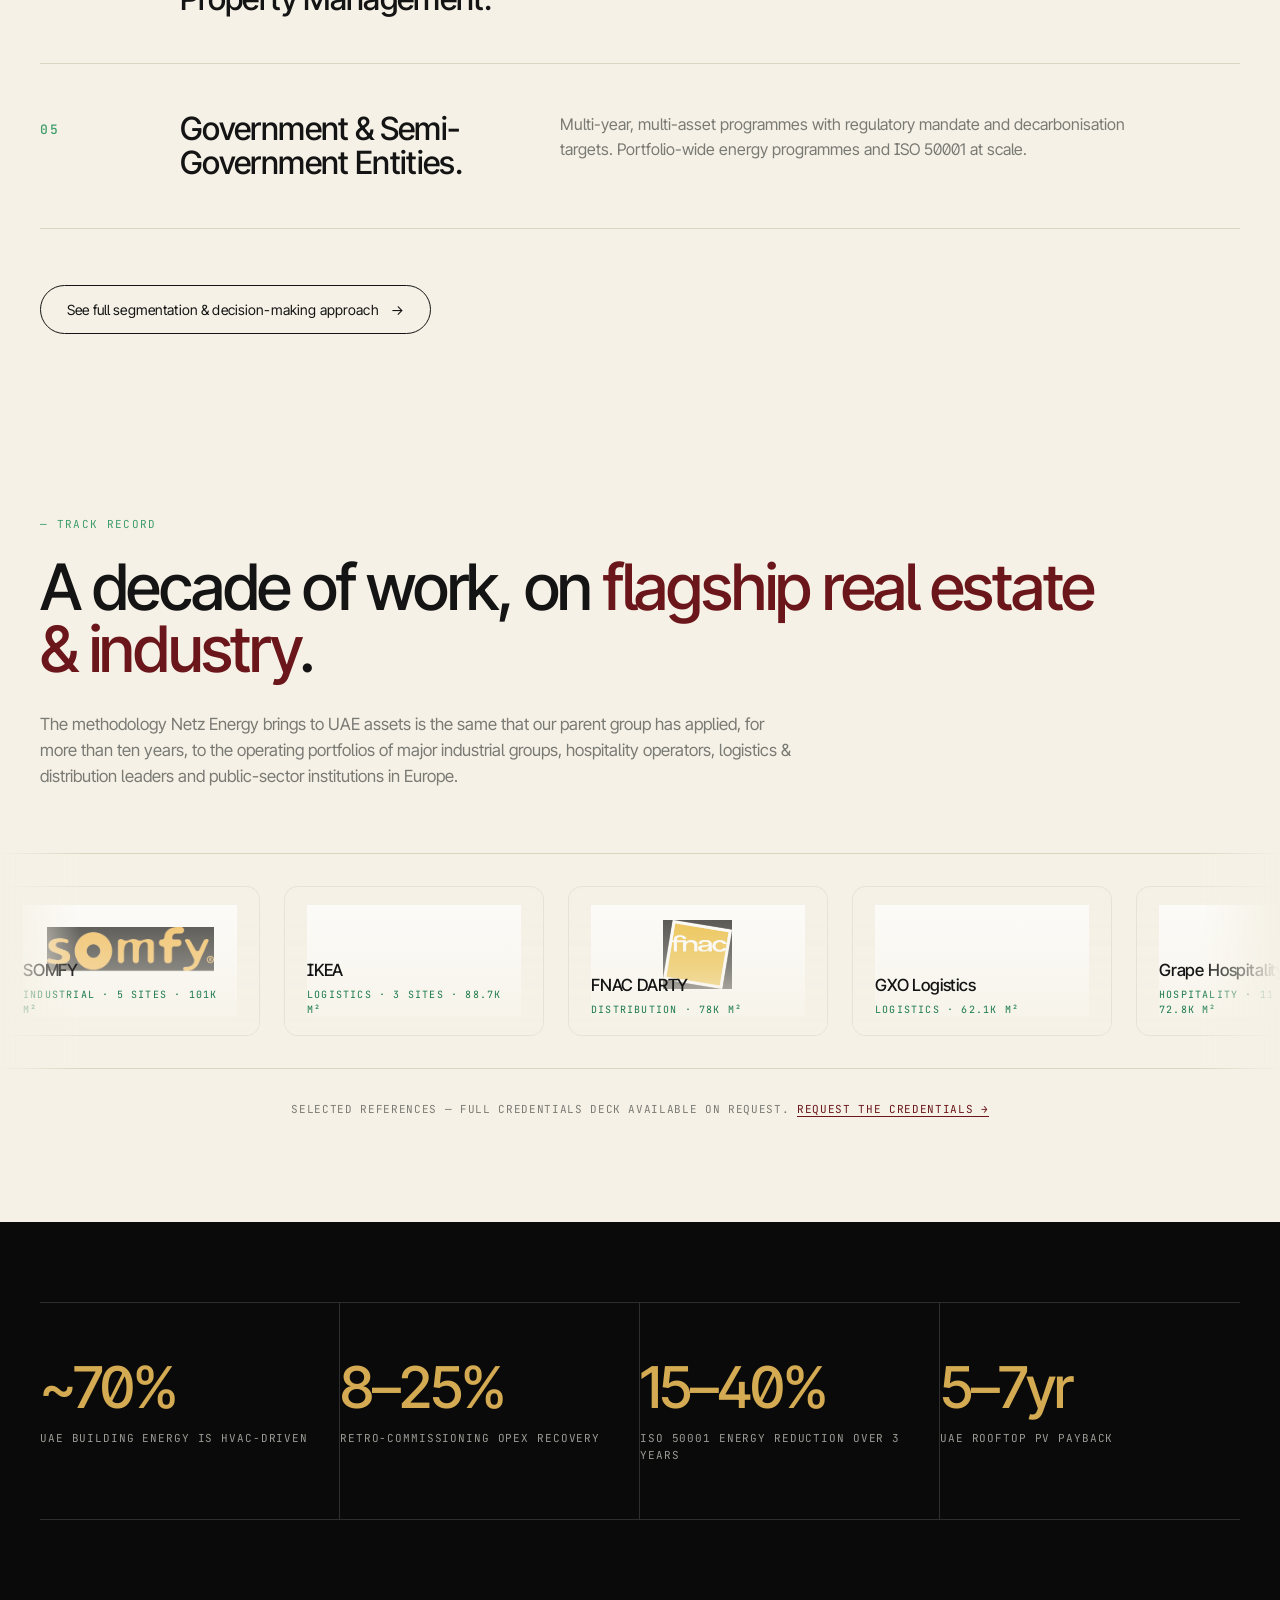
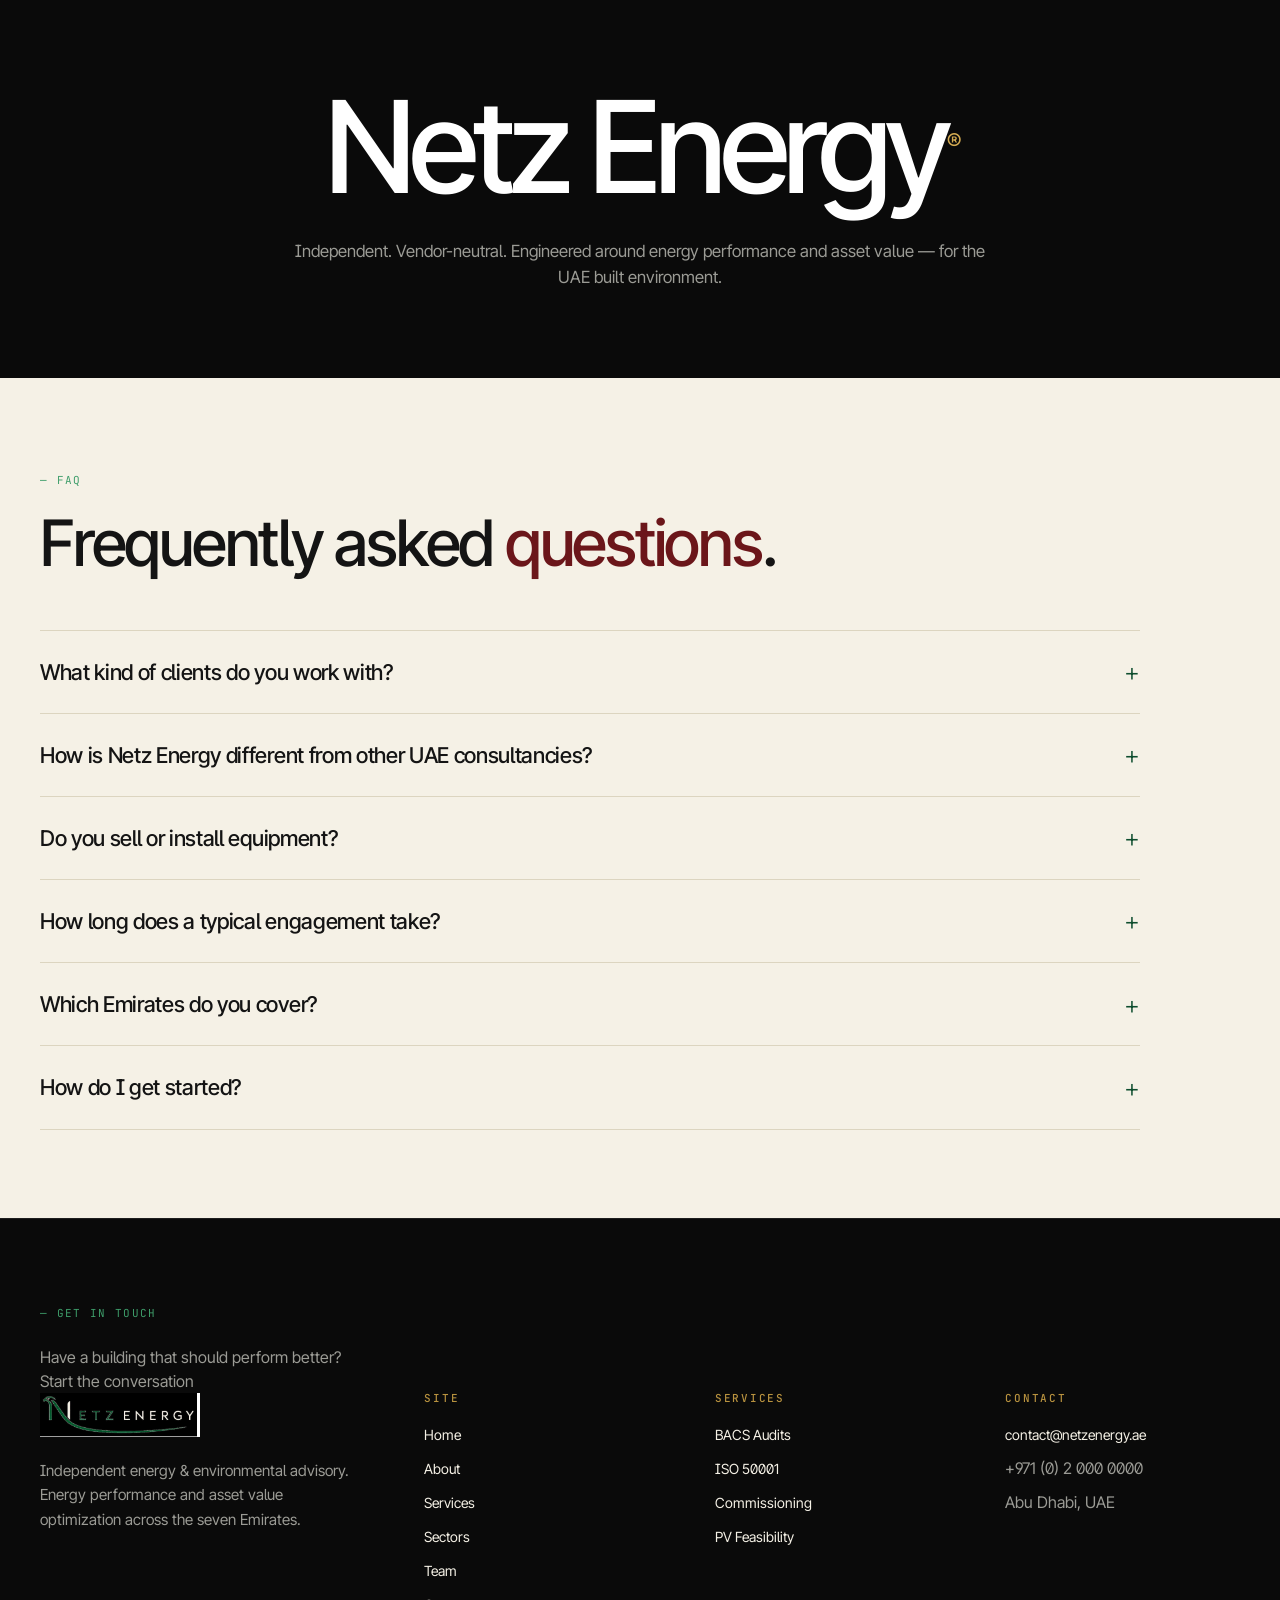
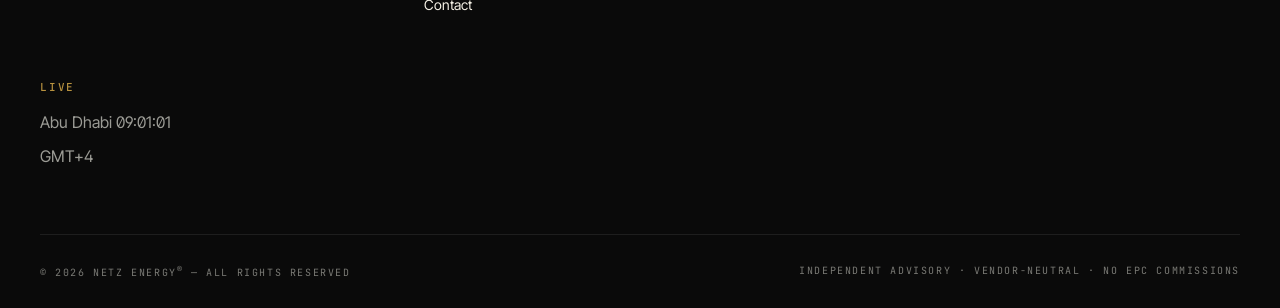
==== commit fc820121: "Add SEO meta tags, fix animations.js, add robots.txt and sitemap.xml" ====
--- a/index.html
+++ b/index.html
@@ -5,6 +5,23 @@
 <meta name="viewport" content="width=device-width, initial-scale=1.0">
 <title>Netz Energy — Energy Performance &amp; Asset Value Optimization · Abu Dhabi</title>
 <meta name="description" content="Netz Energy helps UAE asset owners and operators reduce OPEX, increase asset yield, and meet ESG &amp; regulatory requirements — independent energy &amp; environmental advisory across the seven Emirates.">
+<link rel="canonical" href="https://netzenergy.github.io/site/">
+
+<!-- Open Graph / Facebook -->
+<meta property="og:type" content="website">
+<meta property="og:url" content="https://netzenergy.github.io/site/">
+<meta property="og:title" content="Netz Energy — Energy Performance & Asset Value Optimization · Abu Dhabi">
+<meta property="og:description" content="Netz Energy helps UAE asset owners and operators reduce OPEX, increase asset yield, and meet ESG & regulatory requirements — independent energy & environmental advisory across the seven Emirates.">
+<meta property="og:image" content="https://netzenergy.github.io/site/assets/logo.png">
+<meta property="og:site_name" content="Netz Energy">
+
+<!-- Twitter -->
+<meta name="twitter:card" content="summary_large_image">
+<meta name="twitter:url" content="https://netzenergy.github.io/site/">
+<meta name="twitter:title" content="Netz Energy — Energy Performance & Asset Value Optimization · Abu Dhabi">
+<meta name="twitter:description" content="Netz Energy helps UAE asset owners and operators reduce OPEX, increase asset yield, and meet ESG & regulatory requirements — independent energy & environmental advisory across the seven Emirates.">
+<meta name="twitter:image" content="https://netzenergy.github.io/site/assets/logo.png">
+
 <link rel="preconnect" href="https://fonts.googleapis.com">
 <link rel="preconnect" href="https://fonts.gstatic.com" crossorigin>
 <link href="https://fonts.googleapis.com/css2?family=Inter+Tight:wght@300;400;500;600;700&family=JetBrains+Mono:wght@400;500&display=swap" rel="stylesheet">
@@ -416,4 +433,3 @@
 <script src="assets/animations.js" defer></script>
 </body>
 </html>
-                                                                                                                                                                                                                                                                                                                                                                                                                                                                                                                                                                                                                                                                                                                                                                                                                                                                                                                                                                                                                                                                                                                                                                                                                                                                                                                                                                                                                                                                                                                                                                                                                                                                                                                                                                                                                                                                                                                                                                                                                                                                                                                                                                                                                                                                                                                                                                                                                                                                                                                                                                                                                                                                                                                                                                                                                                                                                                                                                                                                                                                                                                                                                                                                                                                                                                                                                                                                                                                                                                                                                                                                                                                                                                                                                                                                                                                                                                                                                                                                                                                                                                                                                                                                                                                                                                                                                                                                                                                                                                                                                                                                                                                                                                                                                                                                                                                                                                                                                                                                                                                                                                                                                                                                                                                                                                                                                                                                                                                                                                                                                                                                                                                                                                                                                                                                                                                                                                                                                                                                                                                                                                                                                                                                                                                                                                                                                                        
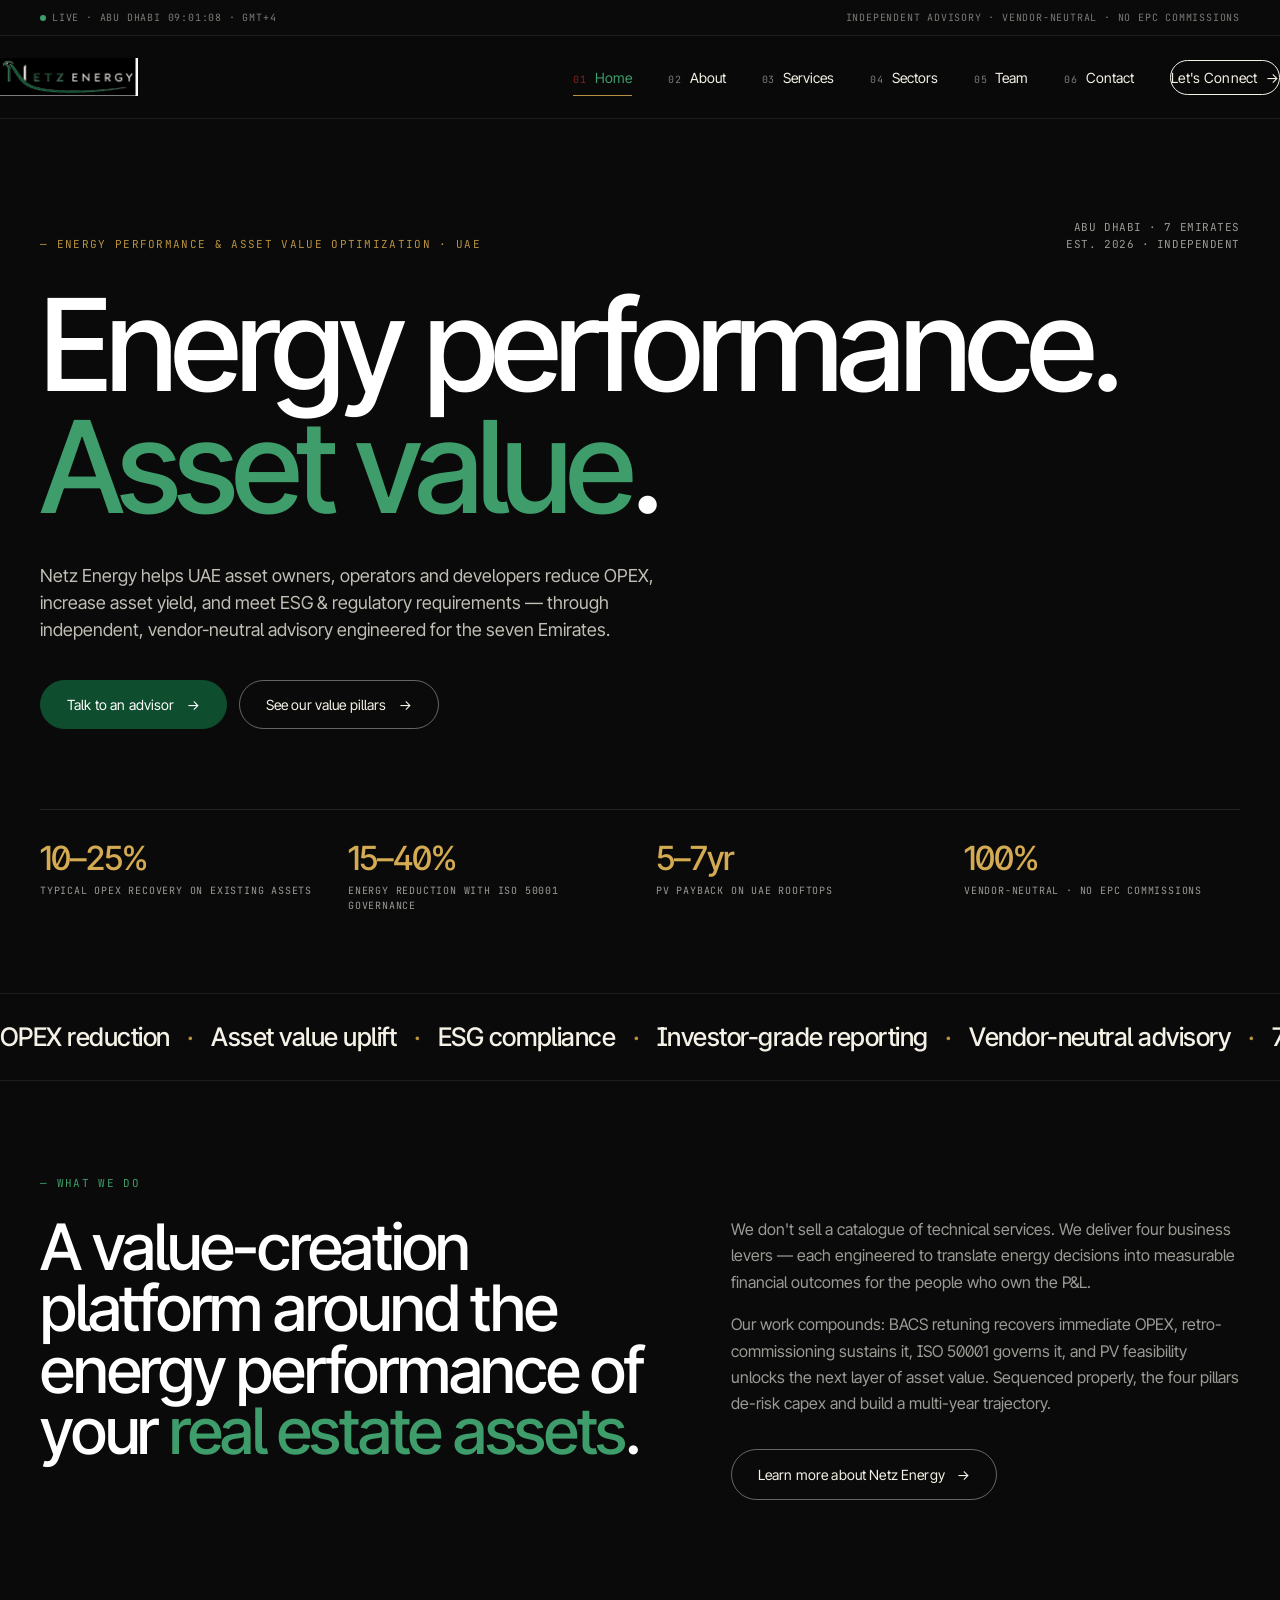
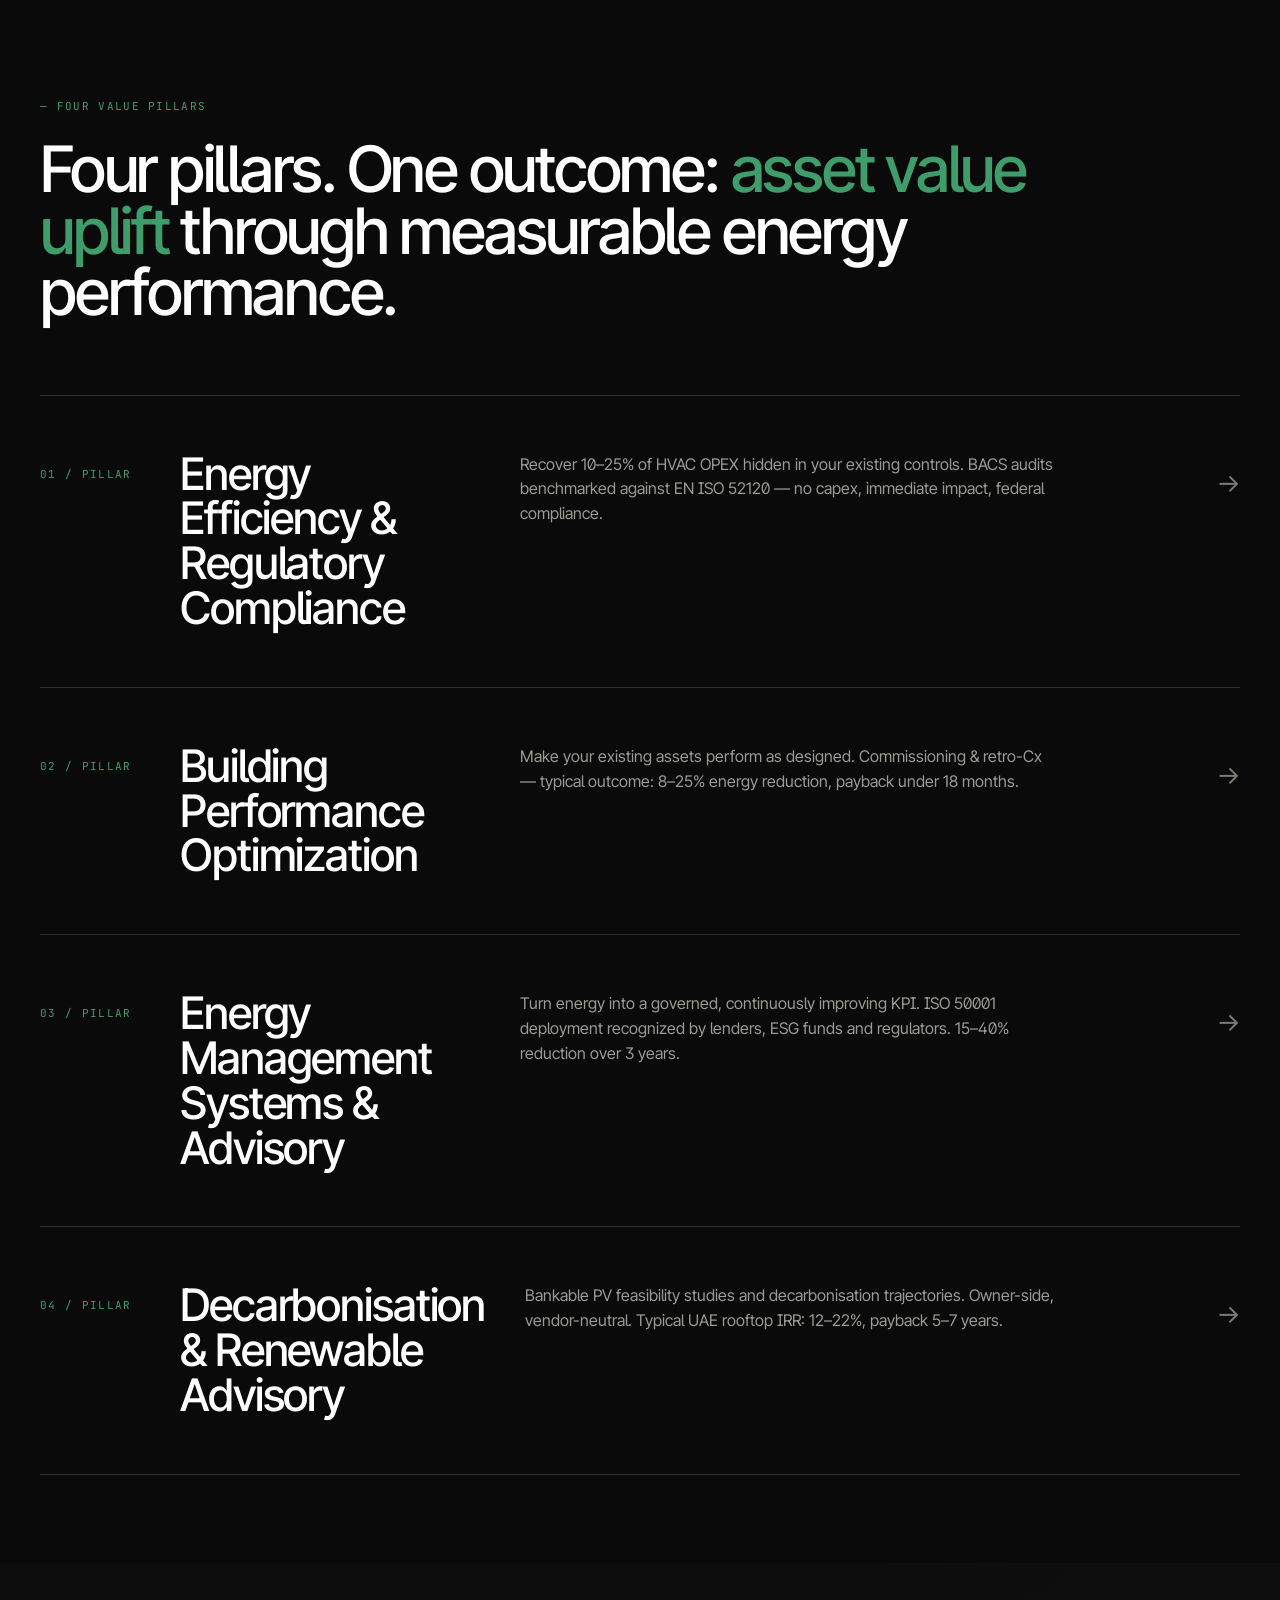
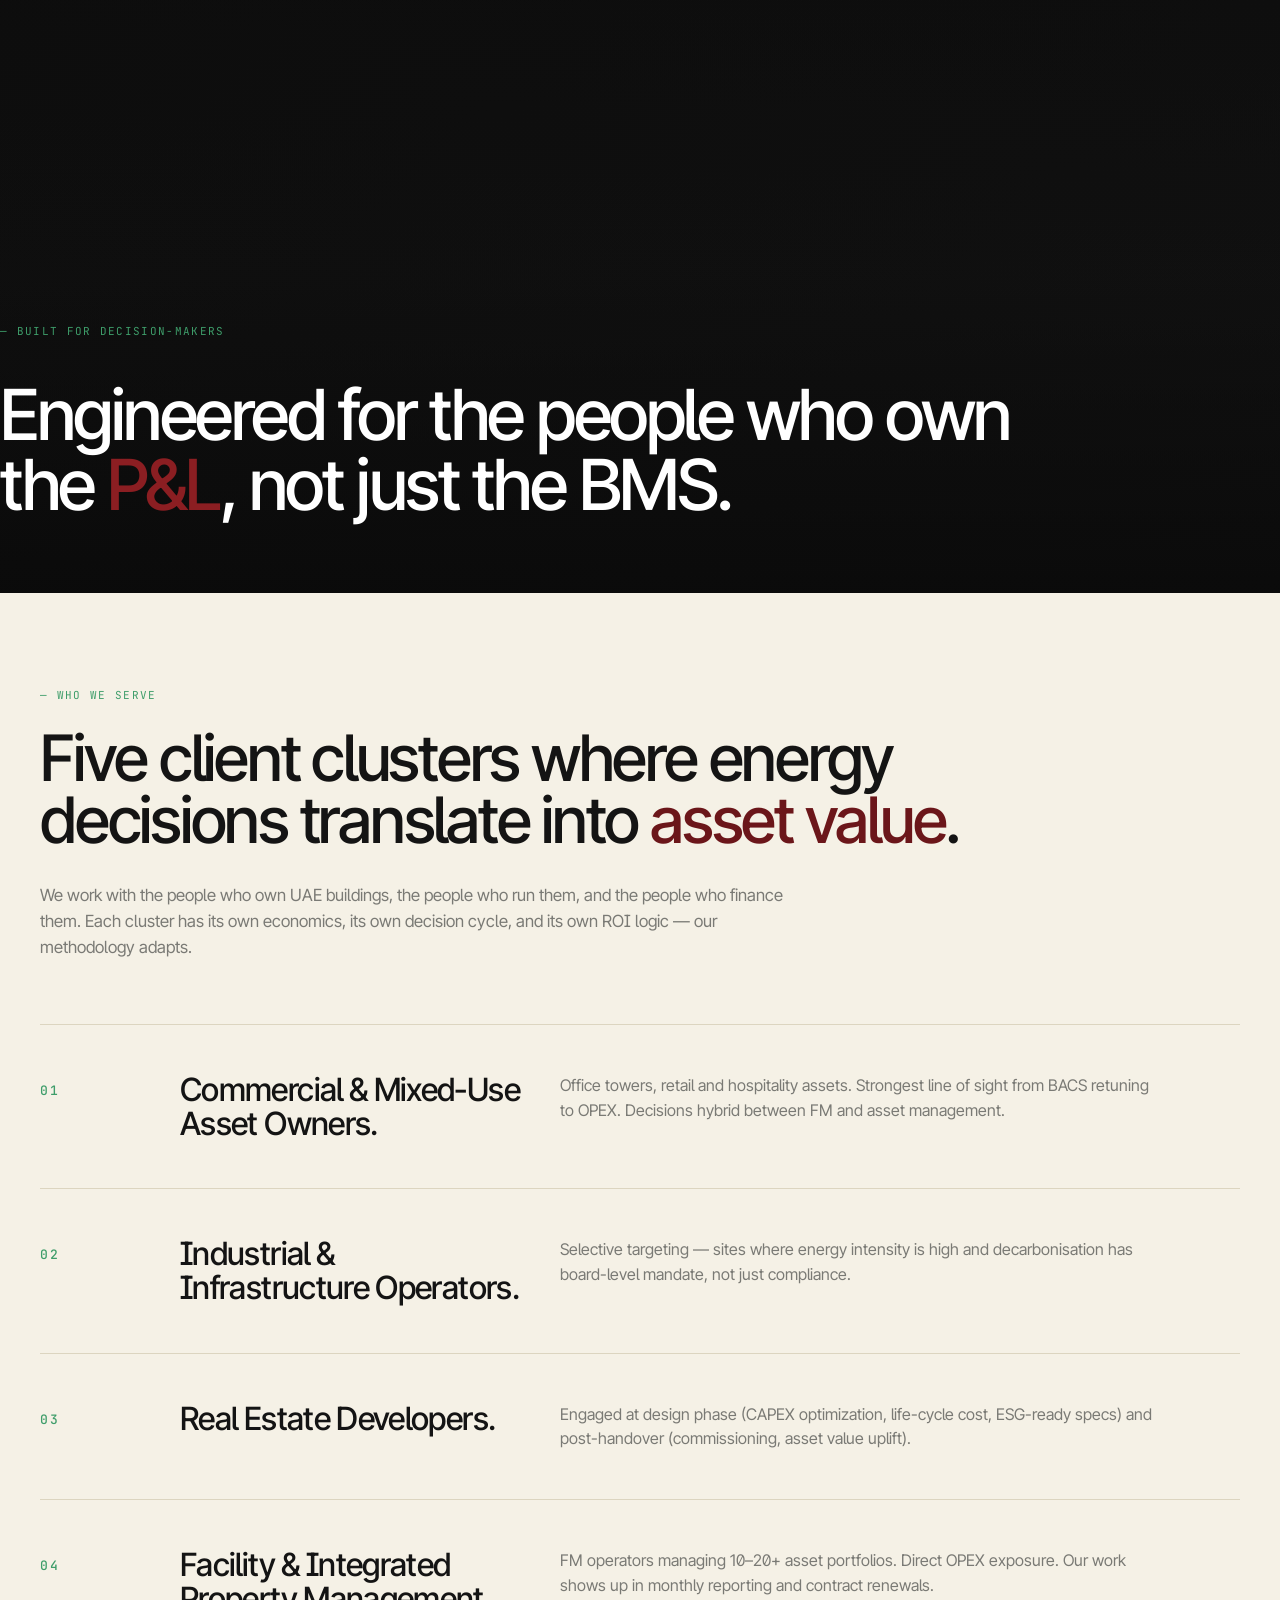
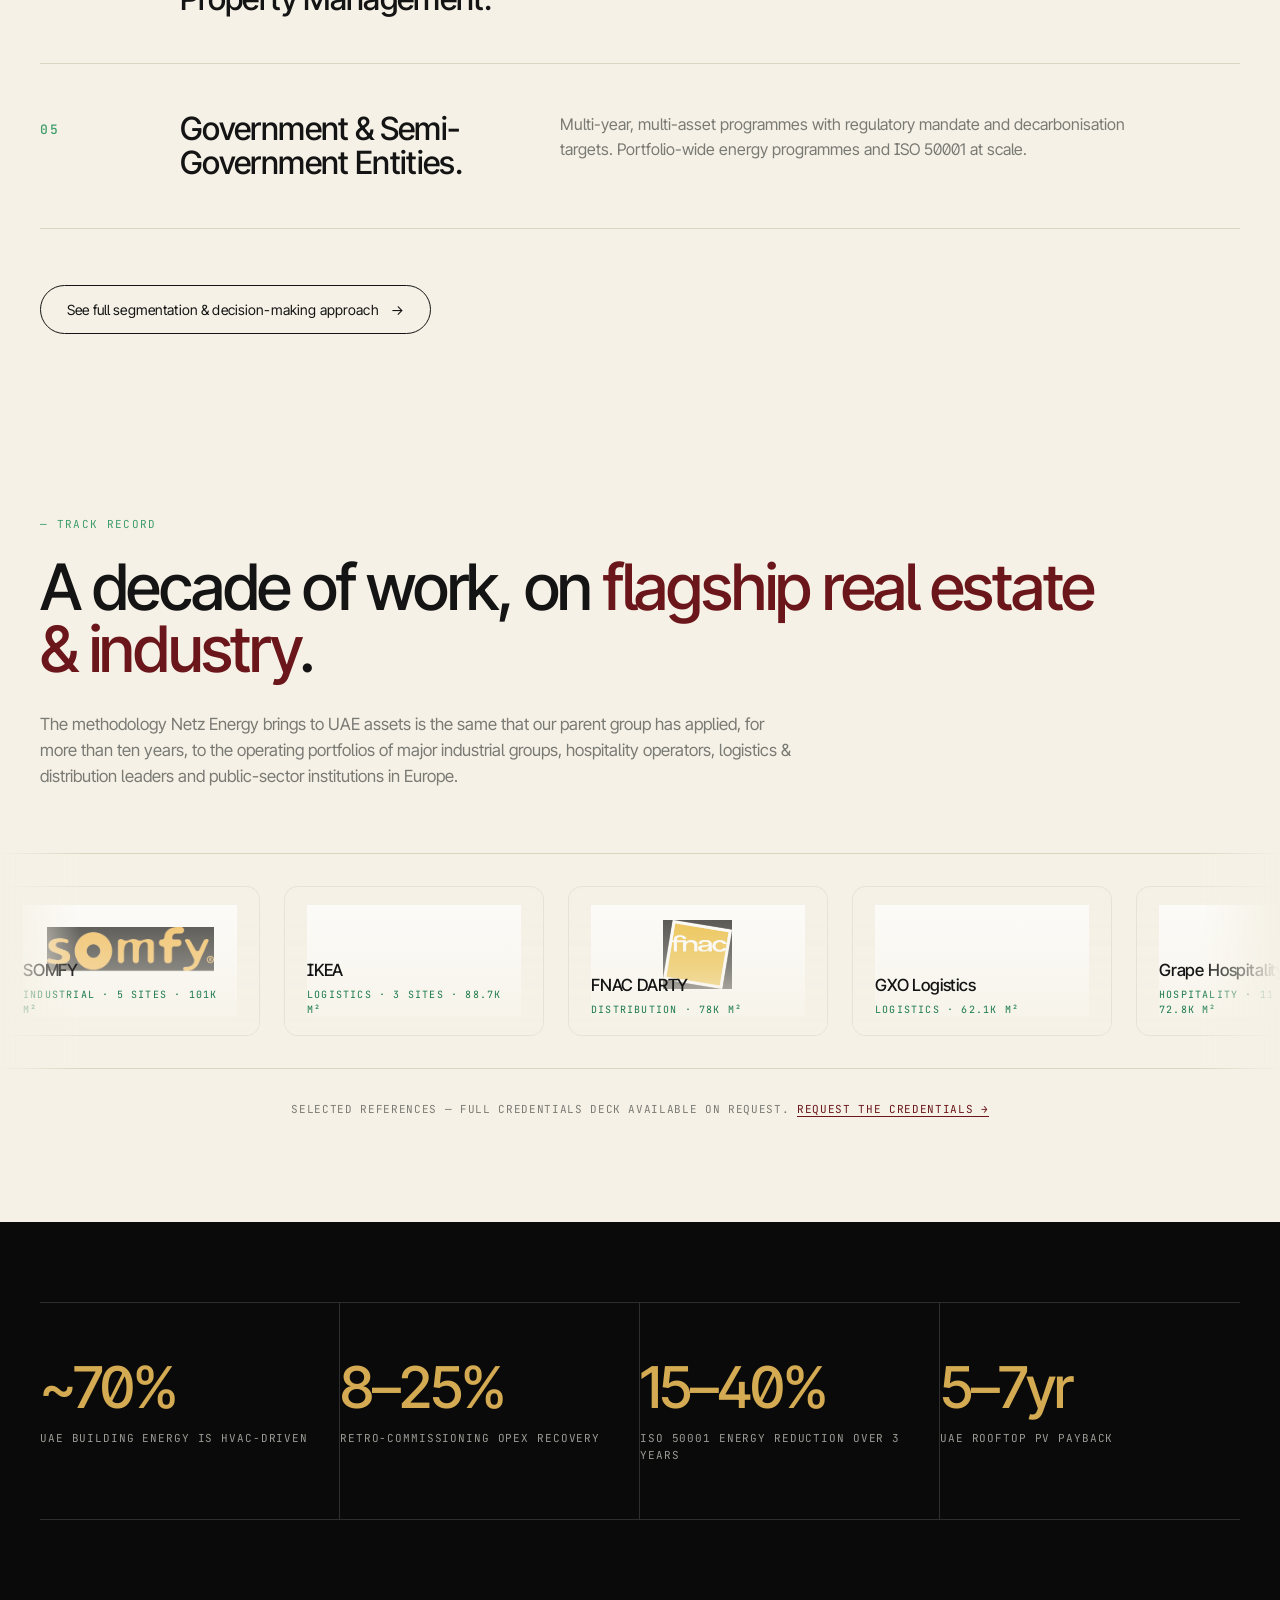
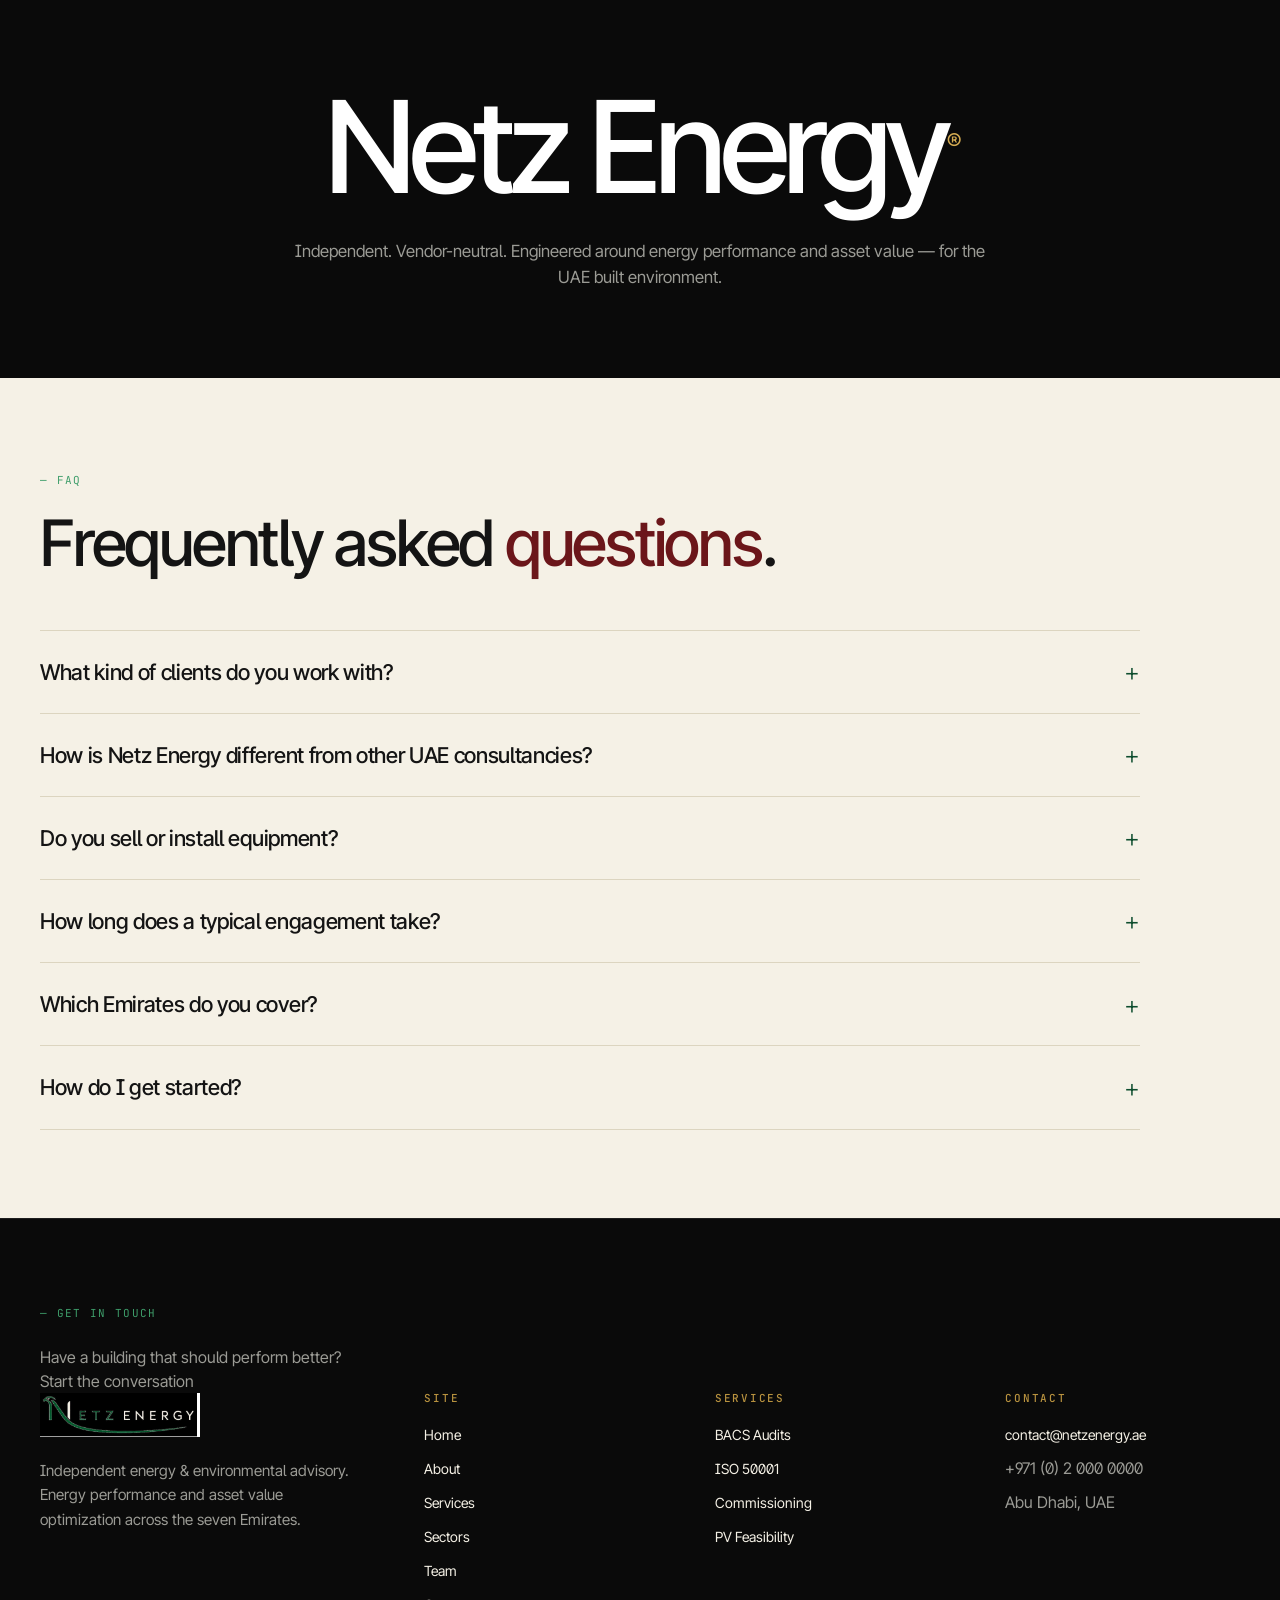
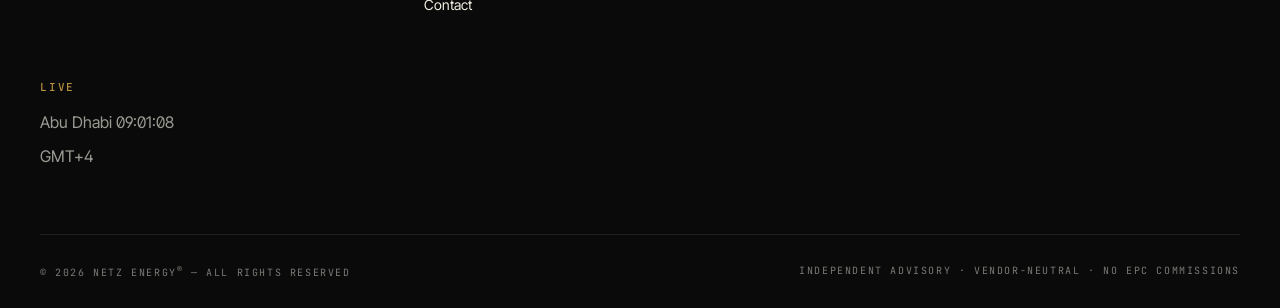
==== commit b57ab459: "SEO upgrade: keywords Gulf, Schema.org, FAQ rich snippets, performance (Vercel URLs)" ====
--- a/index.html
+++ b/index.html
@@ -3,29 +3,174 @@
 <head>
 <meta charset="UTF-8">
 <meta name="viewport" content="width=device-width, initial-scale=1.0">
-<title>Netz Energy — Energy Performance &amp; Asset Value Optimization · Abu Dhabi</title>
-<meta name="description" content="Netz Energy helps UAE asset owners and operators reduce OPEX, increase asset yield, and meet ESG &amp; regulatory requirements — independent energy &amp; environmental advisory across the seven Emirates.">
-<link rel="canonical" href="https://netzenergy.github.io/site/">
+<!-- DNS prefetch & preconnect -->
+<link rel="dns-prefetch" href="//fonts.googleapis.com">
+<link rel="dns-prefetch" href="//fonts.gstatic.com">
+<link rel="dns-prefetch" href="//images.unsplash.com">
+<link rel="dns-prefetch" href="//videos.pexels.com">
+<link rel="dns-prefetch" href="//logo.clearbit.com">
+
+<!-- Favicon -->
+<link rel="icon" type="image/png" href="/assets/logo.png">
+<link rel="apple-touch-icon" href="/assets/logo.png">
+<meta name="theme-color" content="#0A0A0A">
+
+<!-- Mobile -->
+<meta name="format-detection" content="telephone=yes">
+<meta name="mobile-web-app-capable" content="yes">
+
+<title>Netz Energy — Energy Consultant UAE | BACS Audit, ISO 50001 & PV Advisory · Abu Dhabi, Dubai, KSA</title>
+<meta name="description" content="Independent energy consultant for UAE, KSA & Oman. BACS audits, ISO 50001 advisory, commissioning, PV feasibility — vendor-neutral, owner-side. Reduce OPEX 10-25%, meet ESG requirements. Abu Dhabi HQ.">
+<meta name="keywords" content="energy consultant UAE, BACS audit UAE, ISO 50001 Abu Dhabi, PV feasibility Dubai, energy management UAE, commissioning advisory Gulf, retro-commissioning UAE, ESG consulting Abu Dhabi">
+<meta name="author" content="Netz Energy">
+<meta name="robots" content="index, follow, max-image-preview:large">
+<meta name="geo.region" content="AE-AZ">
+<meta name="geo.placename" content="Abu Dhabi">
+<meta name="language" content="English">
+<link rel="canonical" href="https://site-theta-one-24.vercel.app/">
 
 <!-- Open Graph / Facebook -->
 <meta property="og:type" content="website">
-<meta property="og:url" content="https://netzenergy.github.io/site/">
-<meta property="og:title" content="Netz Energy — Energy Performance & Asset Value Optimization · Abu Dhabi">
-<meta property="og:description" content="Netz Energy helps UAE asset owners and operators reduce OPEX, increase asset yield, and meet ESG & regulatory requirements — independent energy & environmental advisory across the seven Emirates.">
-<meta property="og:image" content="https://netzenergy.github.io/site/assets/logo.png">
+<meta property="og:url" content="https://site-theta-one-24.vercel.app/">
+<meta property="og:title" content="Netz Energy — Energy Consultant UAE | BACS Audit, ISO 50001 & PV Advisory · Abu Dhabi, Dubai, KSA">
+<meta property="og:description" content="Independent energy consultant for UAE, KSA & Oman. BACS audits, ISO 50001 advisory, commissioning, PV feasibility — vendor-neutral, owner-side. Reduce OPEX 10-25%, meet ESG requirements. Abu Dhabi HQ.">
+<meta property="og:image" content="https://site-theta-one-24.vercel.app/assets/logo.png">
 <meta property="og:site_name" content="Netz Energy">
 
 <!-- Twitter -->
 <meta name="twitter:card" content="summary_large_image">
-<meta name="twitter:url" content="https://netzenergy.github.io/site/">
-<meta name="twitter:title" content="Netz Energy — Energy Performance & Asset Value Optimization · Abu Dhabi">
-<meta name="twitter:description" content="Netz Energy helps UAE asset owners and operators reduce OPEX, increase asset yield, and meet ESG & regulatory requirements — independent energy & environmental advisory across the seven Emirates.">
-<meta name="twitter:image" content="https://netzenergy.github.io/site/assets/logo.png">
+<meta name="twitter:url" content="https://site-theta-one-24.vercel.app/">
+<meta name="twitter:title" content="Netz Energy — Energy Consultant UAE | BACS Audit, ISO 50001 & PV Advisory · Abu Dhabi, Dubai, KSA">
+<meta name="twitter:description" content="Independent energy consultant for UAE, KSA & Oman. BACS audits, ISO 50001 advisory, commissioning, PV feasibility — vendor-neutral, owner-side. Reduce OPEX 10-25%, meet ESG requirements. Abu Dhabi HQ.">
+<meta name="twitter:image" content="https://site-theta-one-24.vercel.app/assets/logo.png">
 
 <link rel="preconnect" href="https://fonts.googleapis.com">
 <link rel="preconnect" href="https://fonts.gstatic.com" crossorigin>
 <link href="https://fonts.googleapis.com/css2?family=Inter+Tight:wght@300;400;500;600;700&family=JetBrains+Mono:wght@400;500&display=swap" rel="stylesheet">
 <link rel="stylesheet" href="assets/style.css">
+
+<script type="application/ld+json">
+{
+  "@context": "https://schema.org",
+  "@type": "ProfessionalService",
+  "@id": "https://site-theta-one-24.vercel.app/#organization",
+  "name": "Netz Energy",
+  "alternateName": "Netz Energy Advisory",
+  "url": "https://site-theta-one-24.vercel.app/",
+  "logo": "https://site-theta-one-24.vercel.app/assets/logo.png",
+  "image": "https://site-theta-one-24.vercel.app/assets/logo.png",
+  "description": "Independent, vendor-neutral energy and environmental advisory practice for UAE, KSA and Gulf real estate. BACS audits, ISO 50001 advisory, building commissioning, PV feasibility studies.",
+  "foundingDate": "2026",
+  "address": {
+    "@type": "PostalAddress",
+    "streetAddress": "Abu Dhabi Global Market Square",
+    "addressLocality": "Al Maryah Island",
+    "addressRegion": "Abu Dhabi",
+    "addressCountry": "AE"
+  },
+  "geo": {
+    "@type": "GeoCoordinates",
+    "latitude": "24.4995",
+    "longitude": "54.3995"
+  },
+  "areaServed": [
+    {"@type": "Country", "name": "United Arab Emirates"},
+    {"@type": "Country", "name": "Saudi Arabia"},
+    {"@type": "Country", "name": "Oman"},
+    {"@type": "Country", "name": "Bahrain"},
+    {"@type": "Country", "name": "Qatar"},
+    {"@type": "Country", "name": "Kuwait"}
+  ],
+  "serviceType": [
+    "Energy Consulting",
+    "BACS Audit",
+    "ISO 50001 Advisory",
+    "Building Commissioning",
+    "Retro-Commissioning",
+    "PV Feasibility Study",
+    "Energy Management System Deployment",
+    "ESG Reporting"
+  ],
+  "knowsAbout": [
+    "ISO 50001",
+    "EN ISO 52120",
+    "ASHRAE Guidelines",
+    "IPMVP",
+    "Estidama Pearl",
+    "Mostadam",
+    "DEWA",
+    "ADDC",
+    "AADC",
+    "Building Energy Performance",
+    "HVAC Optimization",
+    "Photovoltaic Systems"
+  ],
+  "contactPoint": [{
+    "@type": "ContactPoint",
+    "contactType": "customer service",
+    "email": "contact@netzenergy.ae",
+    "areaServed": ["AE", "SA", "OM", "BH", "QA", "KW"],
+    "availableLanguage": ["English", "French", "Arabic"]
+  }]
+}
+</script>
+
+<script type="application/ld+json">
+{
+  "@context": "https://schema.org",
+  "@type": "FAQPage",
+  "mainEntity": [
+    {
+      "@type": "Question",
+      "name": "What kind of clients does Netz Energy work with?",
+      "acceptedAnswer": {
+        "@type": "Answer",
+        "text": "Mid-market real estate developers, family offices, industrial operators, hospitality groups, healthcare facilities, FM companies, and government entities across UAE, KSA and the Gulf — clients for whom a 10-20 percent reduction in operating energy cost is a strategic outcome."
+      }
+    },
+    {
+      "@type": "Question",
+      "name": "How is Netz Energy different from other UAE consultancies?",
+      "acceptedAnswer": {
+        "@type": "Answer",
+        "text": "Independent and vendor-neutral specifications. No EPC commissions. Work framed around financial outcomes (OPEX, asset yield, IRR). Reports designed to satisfy international lenders and ESG funds, not just local stakeholders."
+      }
+    },
+    {
+      "@type": "Question",
+      "name": "Does Netz Energy sell or install equipment?",
+      "acceptedAnswer": {
+        "@type": "Answer",
+        "text": "No. We do not sell HVAC plant, chillers, PV modules or full BACS/BMS installations. We do not earn EPC commissions. Our advisory business is fully independent."
+      }
+    },
+    {
+      "@type": "Question",
+      "name": "How long does a typical engagement take?",
+      "acceptedAnswer": {
+        "@type": "Answer",
+        "text": "Flash Audit on a single asset: 3 to 5 weeks. Full Advisory Mission: 8 to 14 weeks. Portfolio Programme: 6 to 18 months. Energy Manager-as-a-Service: ongoing retainer."
+      }
+    },
+    {
+      "@type": "Question",
+      "name": "Which Emirates and Gulf countries does Netz Energy cover?",
+      "acceptedAnswer": {
+        "@type": "Answer",
+        "text": "All seven Emirates: Abu Dhabi (HQ), Dubai, Sharjah, Ajman, Umm Al Quwain, Ras Al Khaimah and Fujairah. Also serving Saudi Arabia, Oman, Bahrain, Qatar and Kuwait. Familiar with DEWA, ADDC, AADC, SEWA, FEWA, EtihadWE grid frameworks."
+      }
+    },
+    {
+      "@type": "Question",
+      "name": "How do I get started with Netz Energy?",
+      "acceptedAnswer": {
+        "@type": "Answer",
+        "text": "Send a short note via the contact page with building location, type, surface area and your current operating challenge. Response within 48 hours with a candid view on where to start and what is worth measuring first."
+      }
+    }
+  ]
+}
+</script>
 </head>
 <body>
 
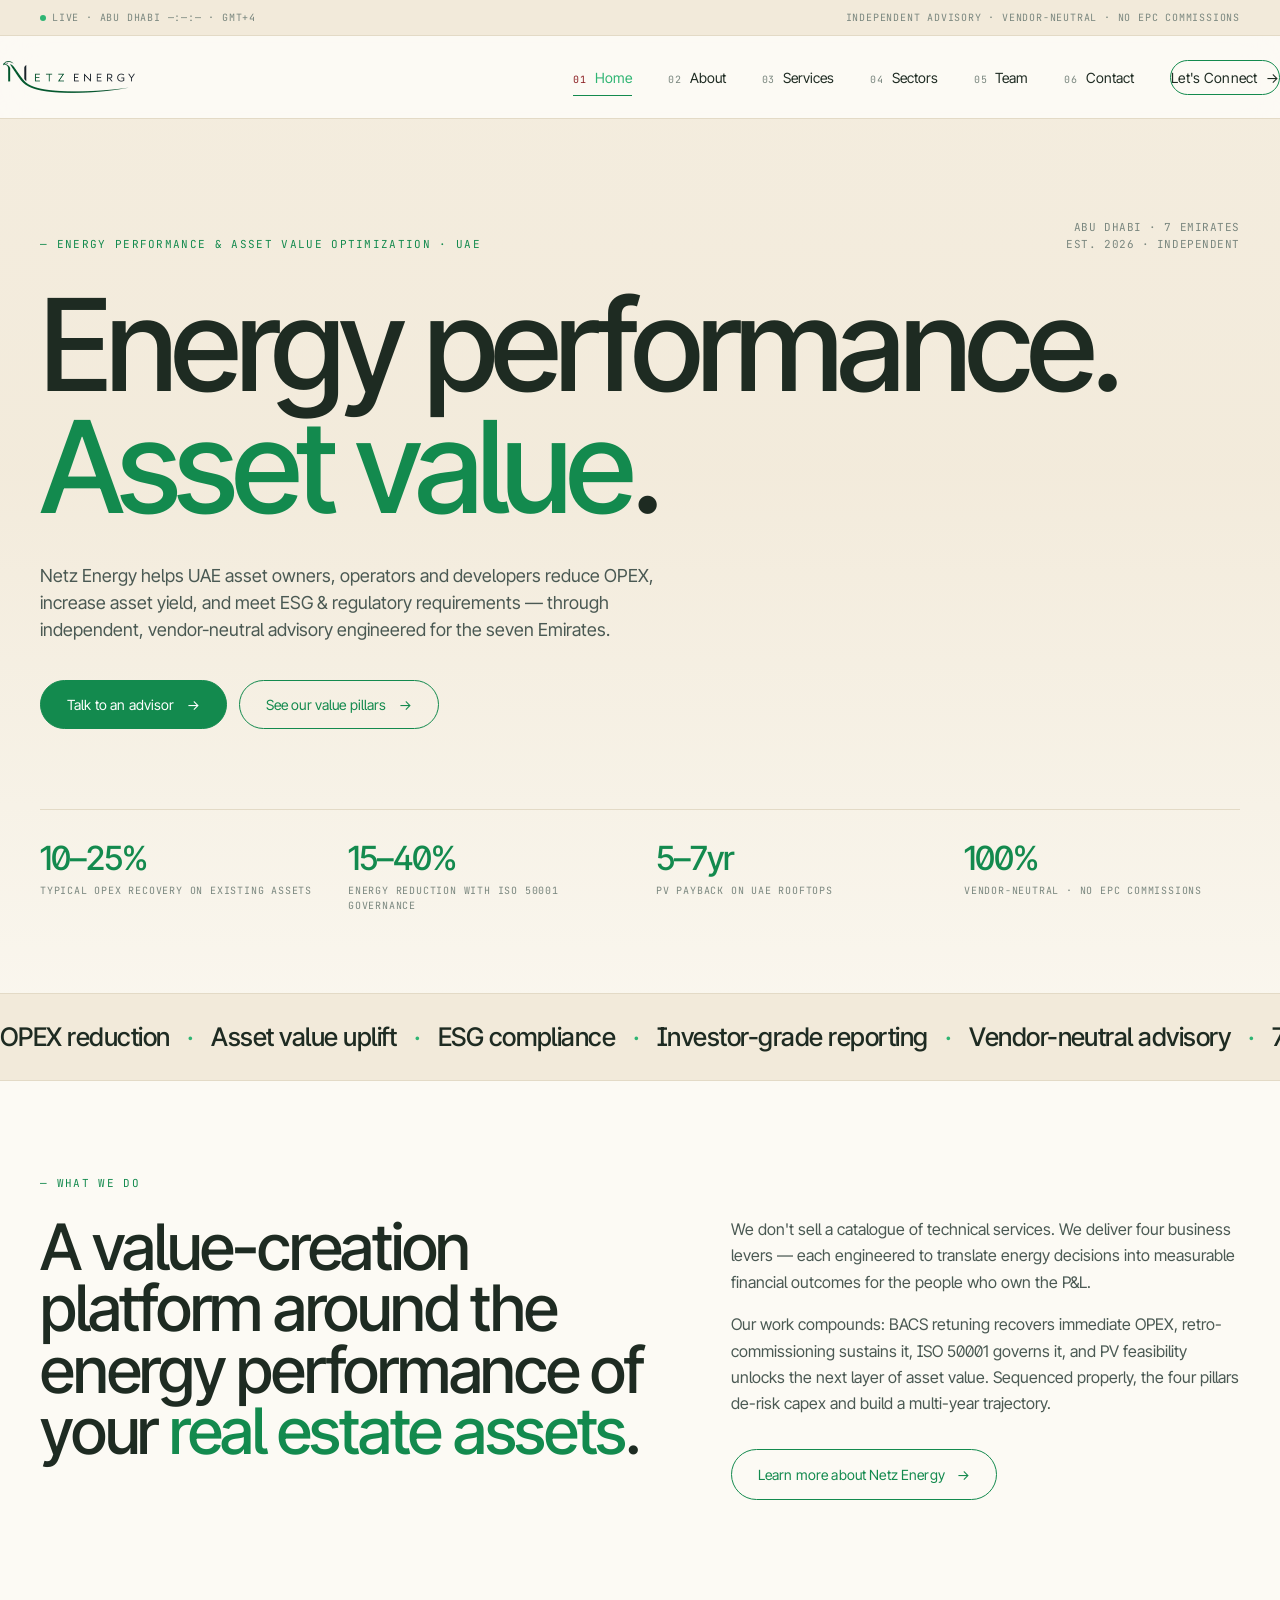
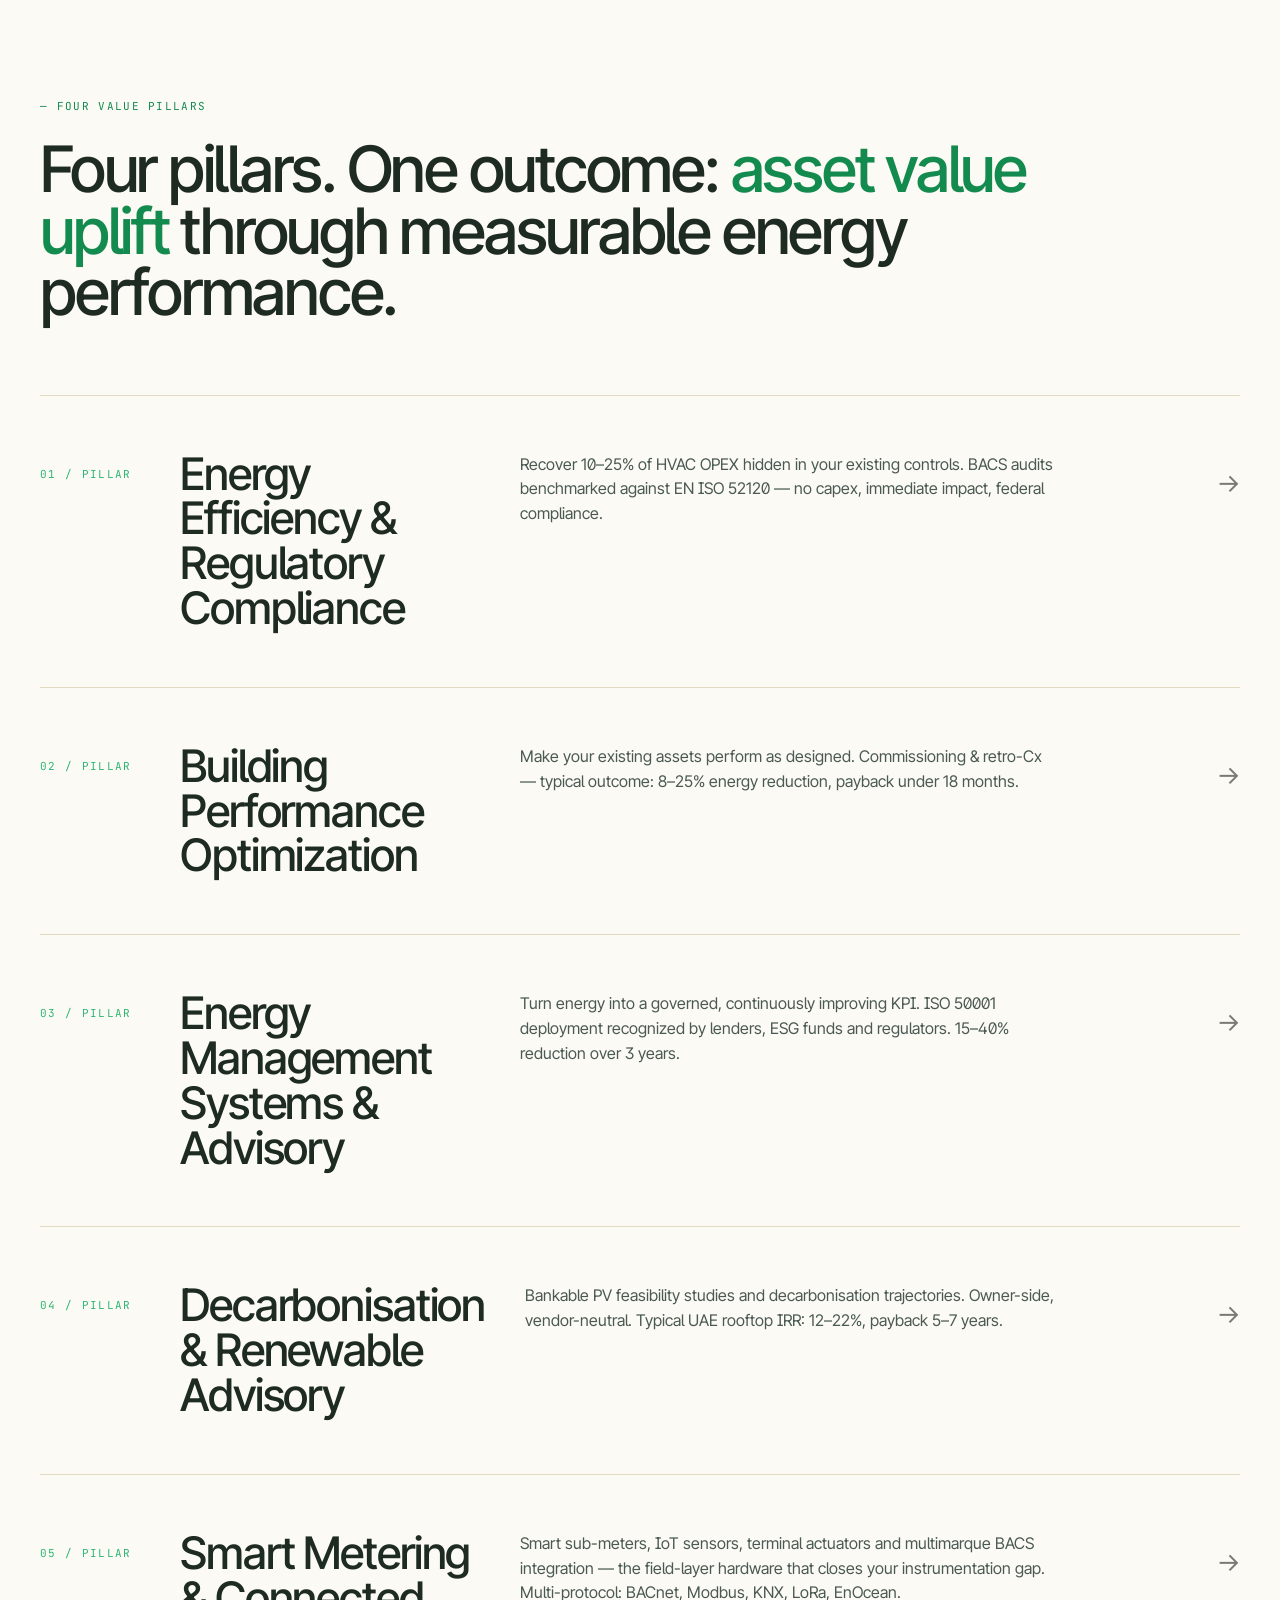
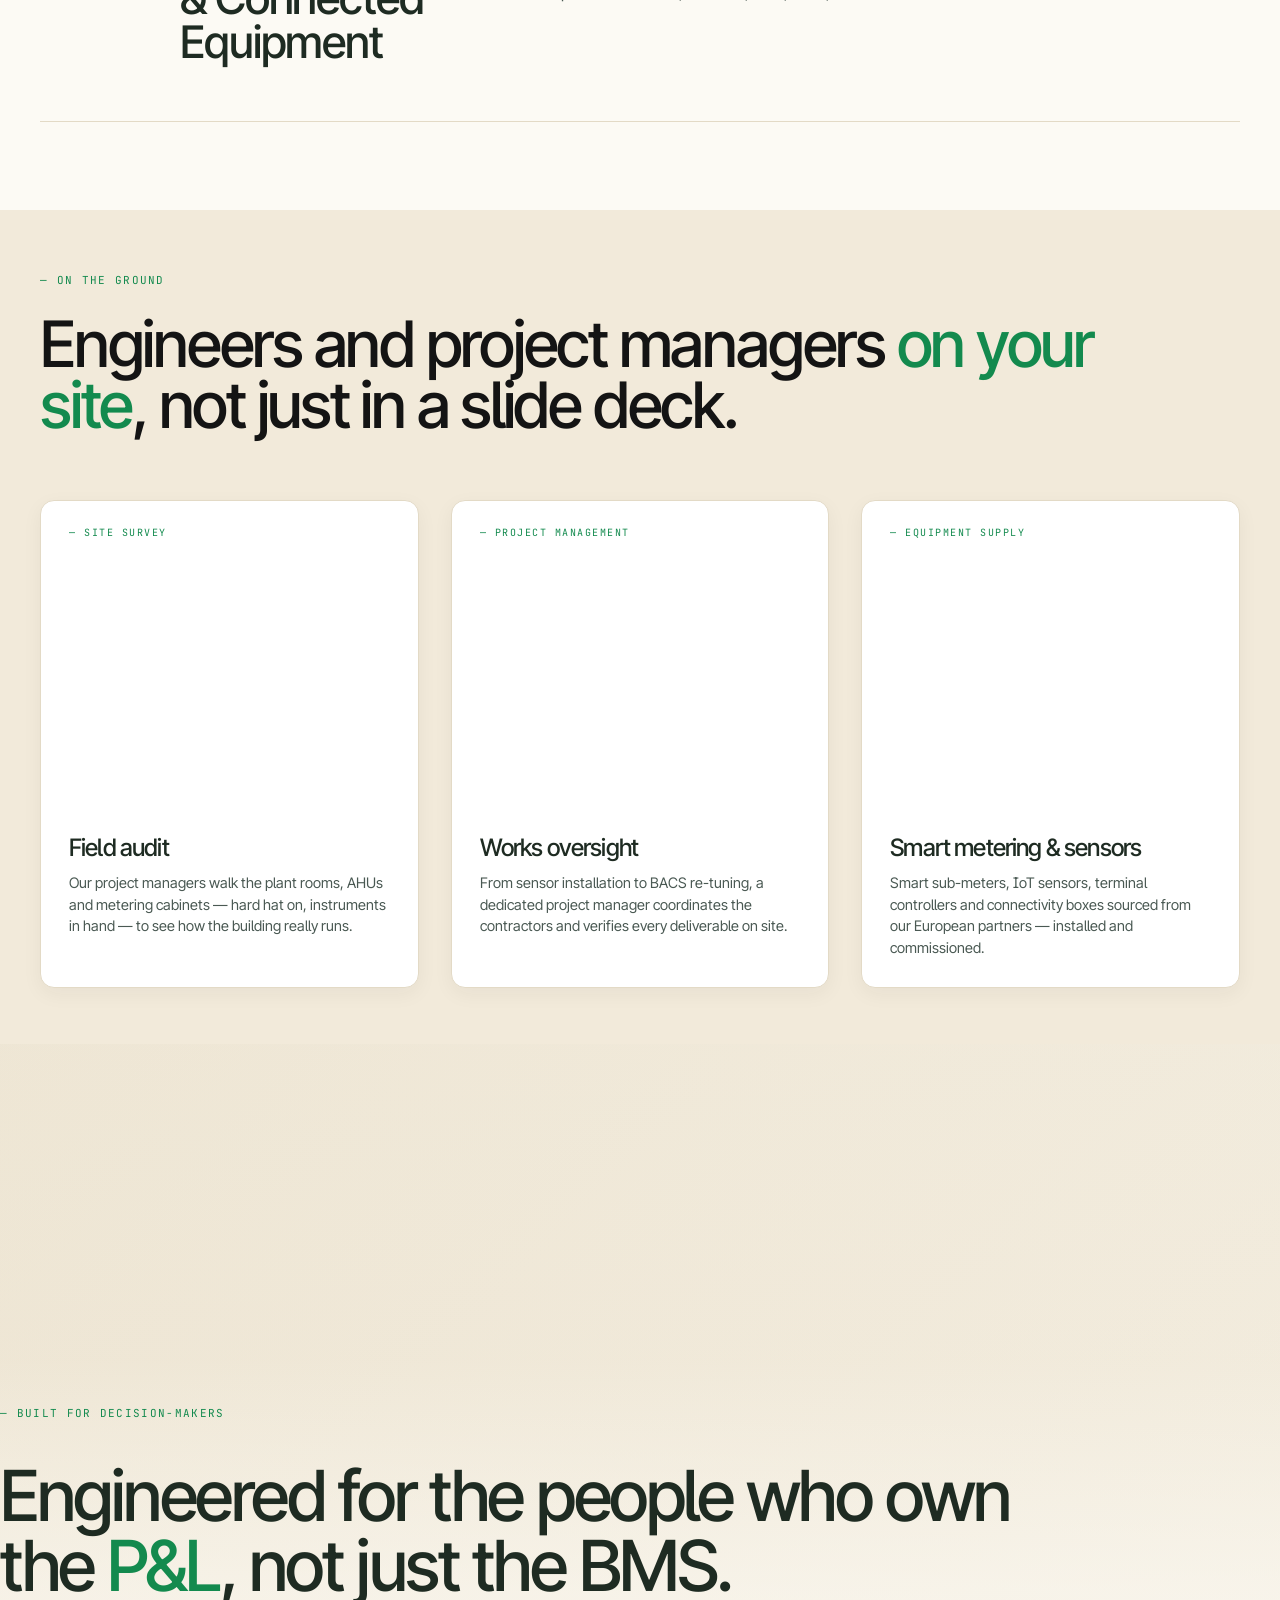
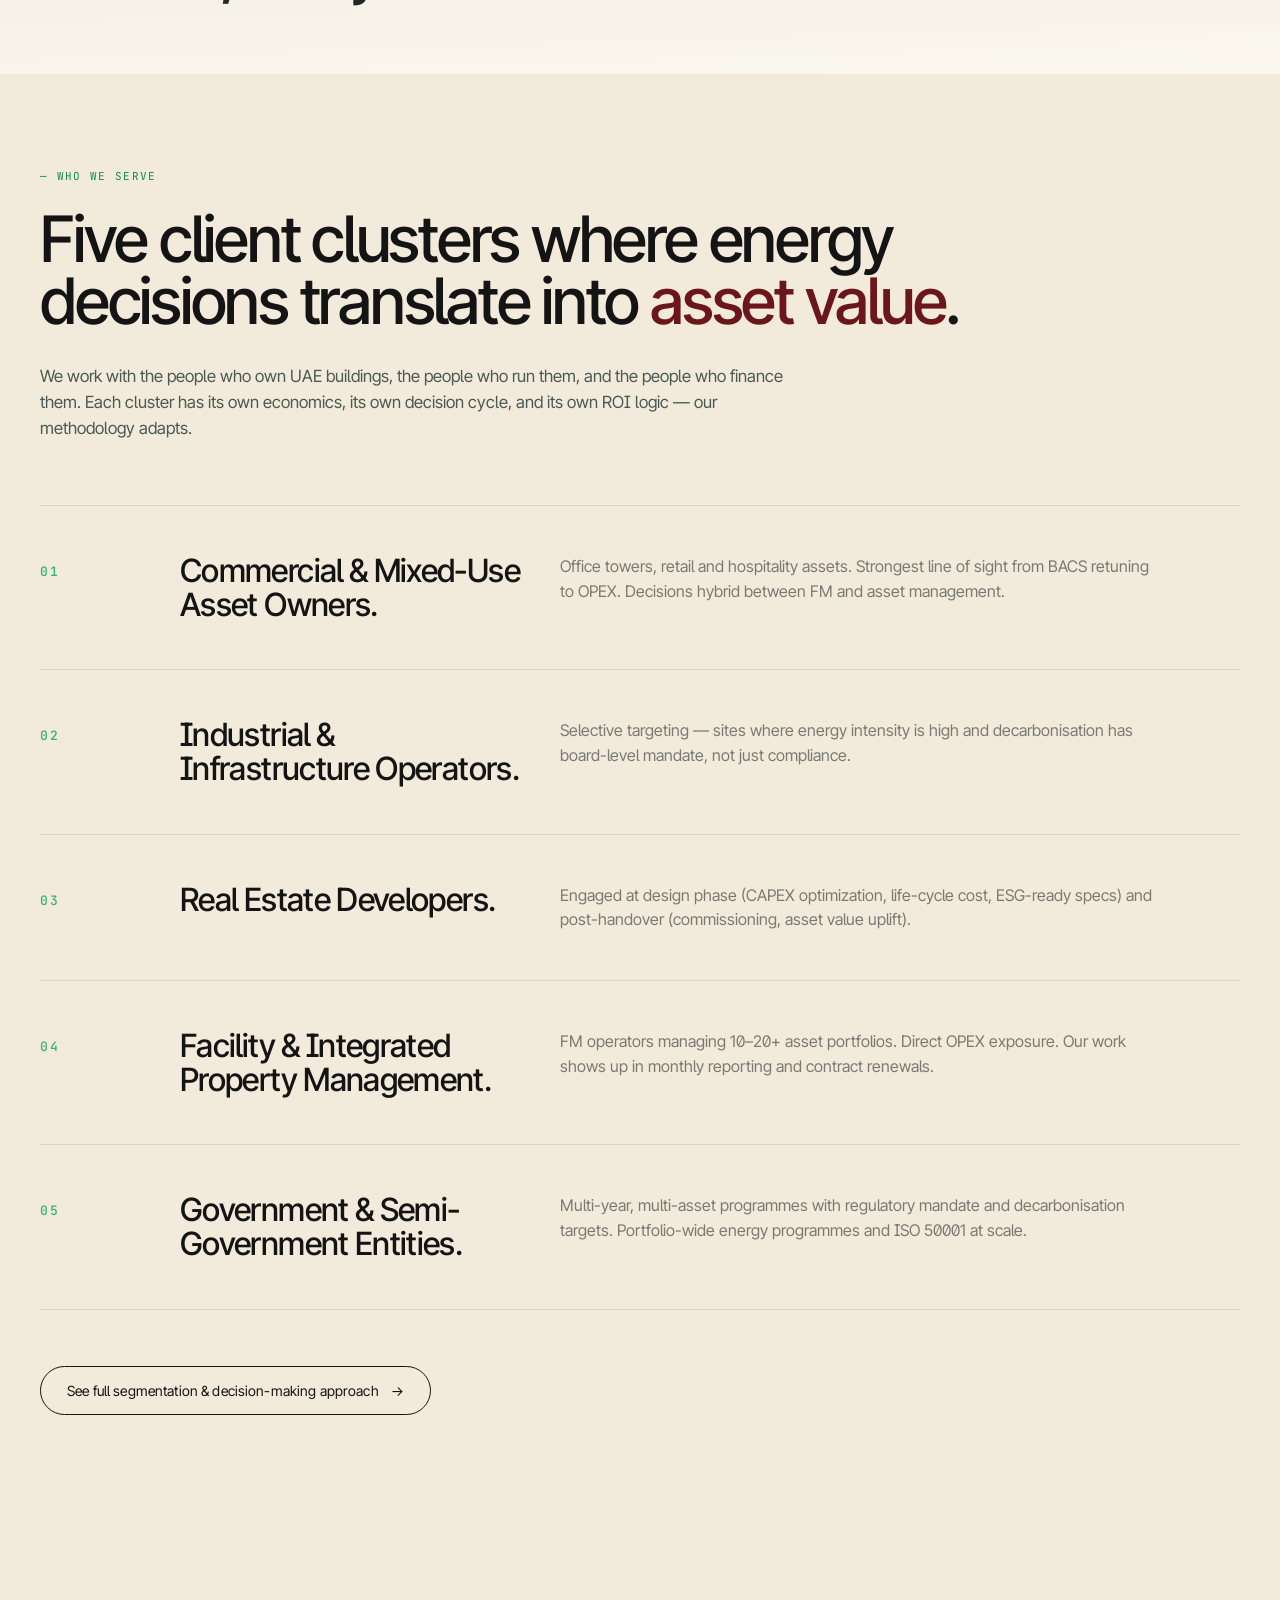
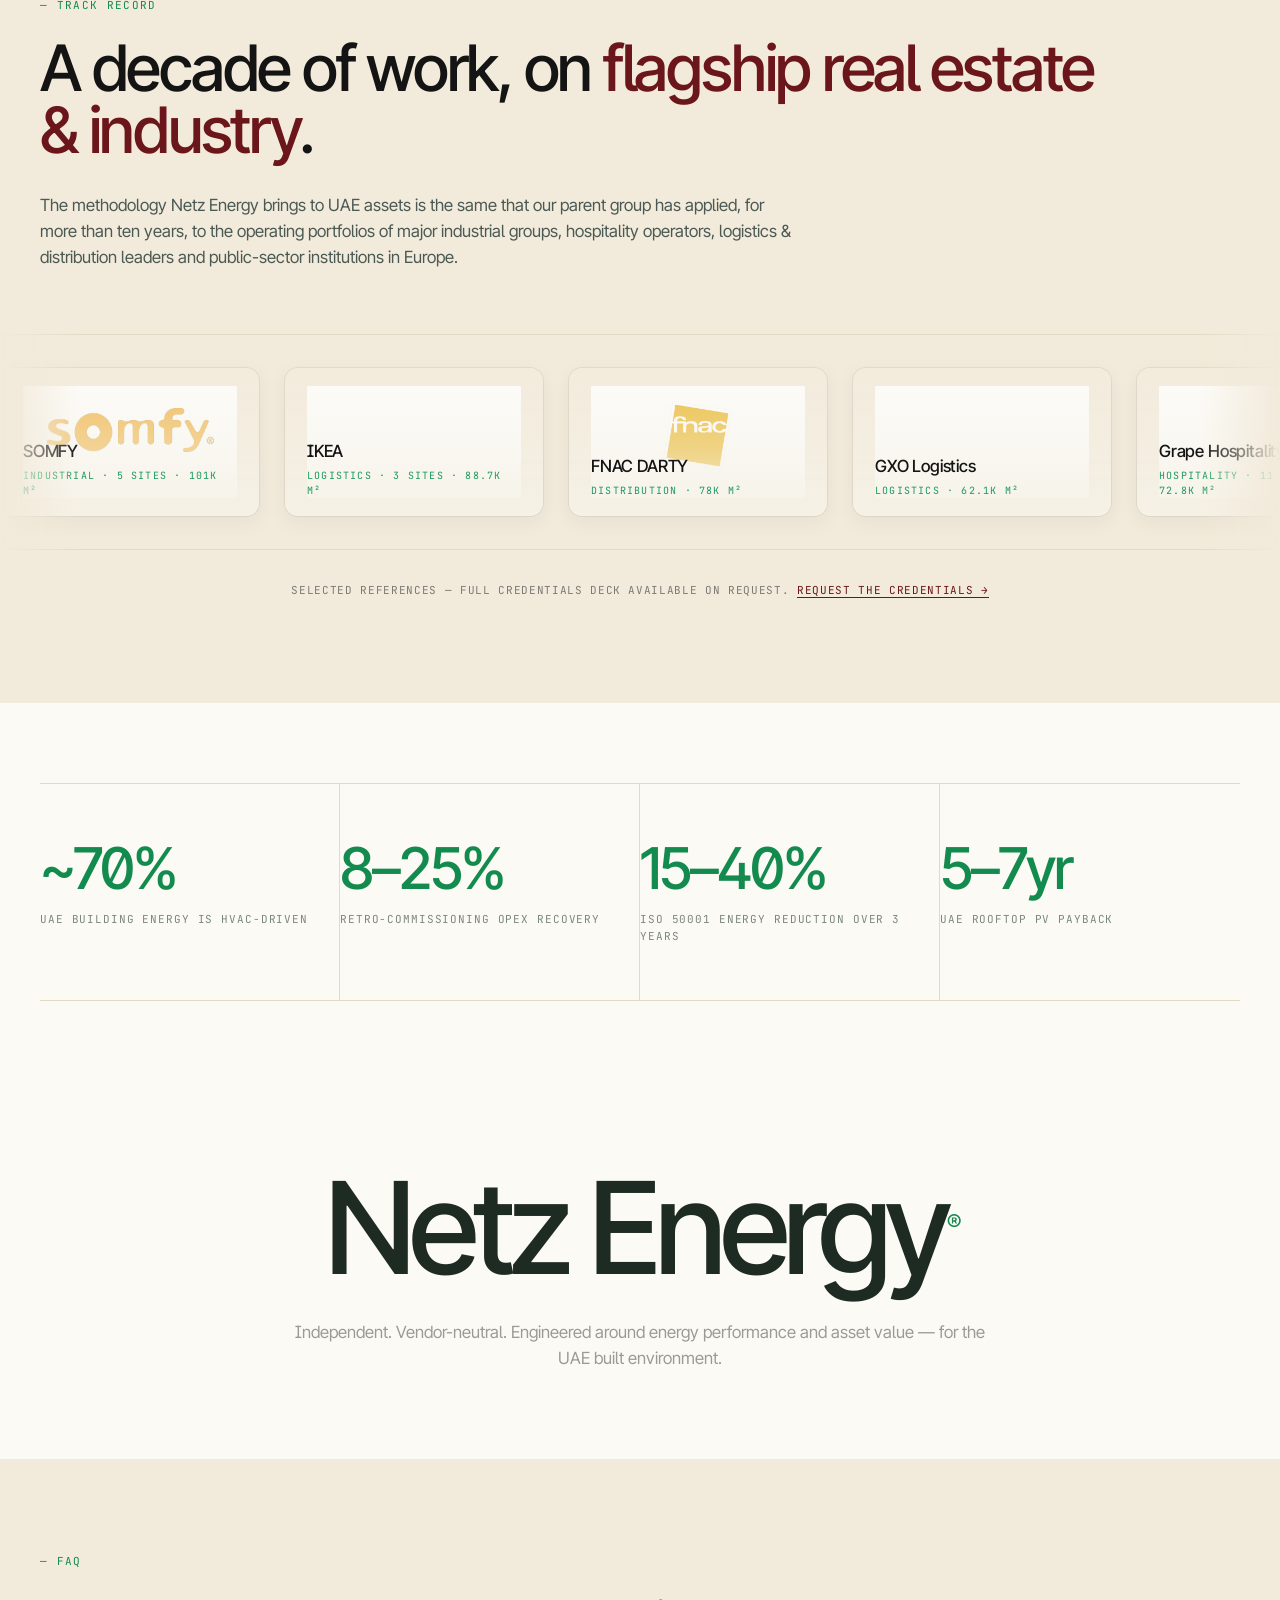
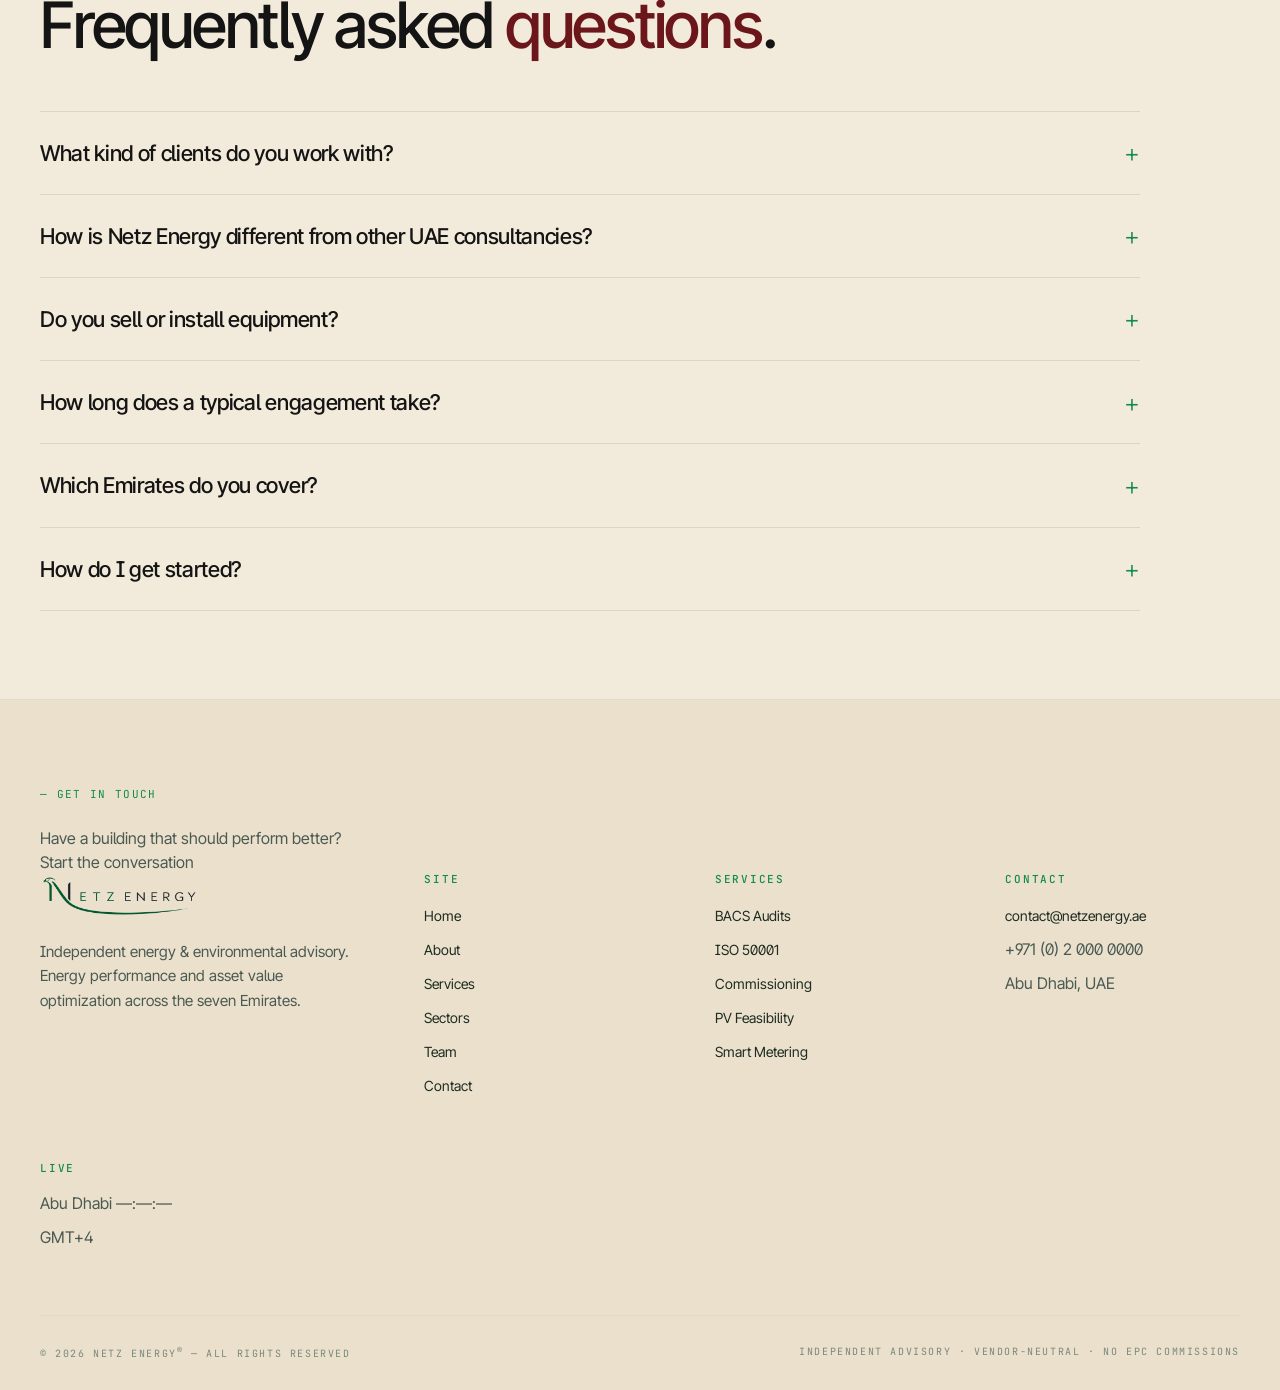
==== commit dd1b5d20: "Client v3 merge + SEO preserved + new smart-metering page" ====
--- a/index.html
+++ b/index.html
@@ -3,22 +3,6 @@
 <head>
 <meta charset="UTF-8">
 <meta name="viewport" content="width=device-width, initial-scale=1.0">
-<!-- DNS prefetch & preconnect -->
-<link rel="dns-prefetch" href="//fonts.googleapis.com">
-<link rel="dns-prefetch" href="//fonts.gstatic.com">
-<link rel="dns-prefetch" href="//images.unsplash.com">
-<link rel="dns-prefetch" href="//videos.pexels.com">
-<link rel="dns-prefetch" href="//logo.clearbit.com">
-
-<!-- Favicon -->
-<link rel="icon" type="image/png" href="/assets/logo.png">
-<link rel="apple-touch-icon" href="/assets/logo.png">
-<meta name="theme-color" content="#0A0A0A">
-
-<!-- Mobile -->
-<meta name="format-detection" content="telephone=yes">
-<meta name="mobile-web-app-capable" content="yes">
-
 <title>Netz Energy — Energy Consultant UAE | BACS Audit, ISO 50001 & PV Advisory · Abu Dhabi, Dubai, KSA</title>
 <meta name="description" content="Independent energy consultant for UAE, KSA & Oman. BACS audits, ISO 50001 advisory, commissioning, PV feasibility — vendor-neutral, owner-side. Reduce OPEX 10-25%, meet ESG requirements. Abu Dhabi HQ.">
 <meta name="keywords" content="energy consultant UAE, BACS audit UAE, ISO 50001 Abu Dhabi, PV feasibility Dubai, energy management UAE, commissioning advisory Gulf, retro-commissioning UAE, ESG consulting Abu Dhabi">
@@ -27,6 +11,7 @@
 <meta name="geo.region" content="AE-AZ">
 <meta name="geo.placename" content="Abu Dhabi">
 <meta name="language" content="English">
+
 <link rel="canonical" href="https://site-theta-one-24.vercel.app/">
 
 <!-- Open Graph / Facebook -->
@@ -44,6 +29,21 @@
 <meta name="twitter:description" content="Independent energy consultant for UAE, KSA & Oman. BACS audits, ISO 50001 advisory, commissioning, PV feasibility — vendor-neutral, owner-side. Reduce OPEX 10-25%, meet ESG requirements. Abu Dhabi HQ.">
 <meta name="twitter:image" content="https://site-theta-one-24.vercel.app/assets/logo.png">
 
+<!-- DNS prefetch & preconnect -->
+<link rel="dns-prefetch" href="//fonts.googleapis.com">
+<link rel="dns-prefetch" href="//fonts.gstatic.com">
+<link rel="dns-prefetch" href="//images.unsplash.com">
+<link rel="dns-prefetch" href="//videos.pexels.com">
+<link rel="dns-prefetch" href="//logo.clearbit.com">
+
+<!-- Favicon -->
+<link rel="icon" type="image/png" href="assets/logo.png">
+<link rel="apple-touch-icon" href="assets/logo.png">
+<meta name="theme-color" content="#0A0A0A">
+
+<!-- Mobile -->
+<meta name="format-detection" content="telephone=yes">
+<meta name="mobile-web-app-capable" content="yes">
 <link rel="preconnect" href="https://fonts.googleapis.com">
 <link rel="preconnect" href="https://fonts.gstatic.com" crossorigin>
 <link href="https://fonts.googleapis.com/css2?family=Inter+Tight:wght@300;400;500;600;700&family=JetBrains+Mono:wght@400;500&display=swap" rel="stylesheet">
@@ -59,7 +59,7 @@
   "url": "https://site-theta-one-24.vercel.app/",
   "logo": "https://site-theta-one-24.vercel.app/assets/logo.png",
   "image": "https://site-theta-one-24.vercel.app/assets/logo.png",
-  "description": "Independent, vendor-neutral energy and environmental advisory practice for UAE, KSA and Gulf real estate. BACS audits, ISO 50001 advisory, building commissioning, PV feasibility studies.",
+  "description": "Independent, vendor-neutral energy and environmental advisory practice for UAE, KSA and Gulf real estate.",
   "foundingDate": "2026",
   "address": {
     "@type": "PostalAddress",
@@ -88,6 +88,7 @@
     "Building Commissioning",
     "Retro-Commissioning",
     "PV Feasibility Study",
+    "Smart Metering",
     "Energy Management System Deployment",
     "ESG Reporting"
   ],
@@ -103,7 +104,8 @@
     "AADC",
     "Building Energy Performance",
     "HVAC Optimization",
-    "Photovoltaic Systems"
+    "Photovoltaic Systems",
+    "Smart Metering"
   ],
   "contactPoint": [{
     "@type": "ContactPoint",
@@ -114,60 +116,17 @@
   }]
 }
 </script>
-
 <script type="application/ld+json">
 {
   "@context": "https://schema.org",
   "@type": "FAQPage",
   "mainEntity": [
-    {
-      "@type": "Question",
-      "name": "What kind of clients does Netz Energy work with?",
-      "acceptedAnswer": {
-        "@type": "Answer",
-        "text": "Mid-market real estate developers, family offices, industrial operators, hospitality groups, healthcare facilities, FM companies, and government entities across UAE, KSA and the Gulf — clients for whom a 10-20 percent reduction in operating energy cost is a strategic outcome."
-      }
-    },
-    {
-      "@type": "Question",
-      "name": "How is Netz Energy different from other UAE consultancies?",
-      "acceptedAnswer": {
-        "@type": "Answer",
-        "text": "Independent and vendor-neutral specifications. No EPC commissions. Work framed around financial outcomes (OPEX, asset yield, IRR). Reports designed to satisfy international lenders and ESG funds, not just local stakeholders."
-      }
-    },
-    {
-      "@type": "Question",
-      "name": "Does Netz Energy sell or install equipment?",
-      "acceptedAnswer": {
-        "@type": "Answer",
-        "text": "No. We do not sell HVAC plant, chillers, PV modules or full BACS/BMS installations. We do not earn EPC commissions. Our advisory business is fully independent."
-      }
-    },
-    {
-      "@type": "Question",
-      "name": "How long does a typical engagement take?",
-      "acceptedAnswer": {
-        "@type": "Answer",
-        "text": "Flash Audit on a single asset: 3 to 5 weeks. Full Advisory Mission: 8 to 14 weeks. Portfolio Programme: 6 to 18 months. Energy Manager-as-a-Service: ongoing retainer."
-      }
-    },
-    {
-      "@type": "Question",
-      "name": "Which Emirates and Gulf countries does Netz Energy cover?",
-      "acceptedAnswer": {
-        "@type": "Answer",
-        "text": "All seven Emirates: Abu Dhabi (HQ), Dubai, Sharjah, Ajman, Umm Al Quwain, Ras Al Khaimah and Fujairah. Also serving Saudi Arabia, Oman, Bahrain, Qatar and Kuwait. Familiar with DEWA, ADDC, AADC, SEWA, FEWA, EtihadWE grid frameworks."
-      }
-    },
-    {
-      "@type": "Question",
-      "name": "How do I get started with Netz Energy?",
-      "acceptedAnswer": {
-        "@type": "Answer",
-        "text": "Send a short note via the contact page with building location, type, surface area and your current operating challenge. Response within 48 hours with a candid view on where to start and what is worth measuring first."
-      }
-    }
+    {"@type": "Question", "name": "What kind of clients does Netz Energy work with?", "acceptedAnswer": {"@type": "Answer", "text": "Mid-market real estate developers, family offices, industrial operators, hospitality groups, healthcare facilities, FM companies, and government entities across UAE, KSA and the Gulf."}},
+    {"@type": "Question", "name": "How is Netz Energy different from other UAE consultancies?", "acceptedAnswer": {"@type": "Answer", "text": "Independent and vendor-neutral specifications. No EPC commissions. Work framed around financial outcomes (OPEX, asset yield, IRR)."}},
+    {"@type": "Question", "name": "Does Netz Energy sell or install equipment?", "acceptedAnswer": {"@type": "Answer", "text": "No. We do not sell HVAC plant, chillers, PV modules or full BACS installations. Our advisory business is fully independent."}},
+    {"@type": "Question", "name": "How long does a typical engagement take?", "acceptedAnswer": {"@type": "Answer", "text": "Flash Audit: 3 to 5 weeks. Full Advisory Mission: 8 to 14 weeks. Portfolio Programme: 6 to 18 months."}},
+    {"@type": "Question", "name": "Which Emirates and Gulf countries does Netz Energy cover?", "acceptedAnswer": {"@type": "Answer", "text": "All seven Emirates plus Saudi Arabia, Oman, Bahrain, Qatar and Kuwait."}},
+    {"@type": "Question", "name": "How do I get started with Netz Energy?", "acceptedAnswer": {"@type": "Answer", "text": "Send a short note via the contact page. Response within 48 hours."}}
   ]
 }
 </script>
@@ -183,7 +142,7 @@
 
 <nav class="nav">
   <div class="shell nav-inner">
-    <a href="index.html" class="brand" aria-label="Netz Energy"><img class="logo" src="assets/logo-light.png" alt="Netz Energy"></a>
+    <a href="index.html" class="brand" aria-label="Netz Energy"><img class="logo" src="assets/logo.png" alt="Netz Energy"></a>
     <ul class="nav-links" id="navLinks">
       <li><a href="index.html" class="active"><span class="num">01</span> Home</a></li>
       <li><a href="about.html"><span class="num">02</span> About</a></li>
@@ -296,13 +255,55 @@
         <div class="tier-desc">Bankable PV feasibility studies and decarbonisation trajectories. Owner-side, vendor-neutral. Typical UAE rooftop IRR: 12–22%, payback 5–7 years.</div>
         <div class="tier-arrow">→</div>
       </a>
+      <a href="services/smart-metering.html" class="tier" style="text-decoration:none;">
+        <div class="tier-num">05 / Pillar</div>
+        <div class="tier-name">Smart Metering &amp; Connected Equipment</div>
+        <div class="tier-desc">Smart sub-meters, IoT sensors, terminal actuators and multimarque BACS integration — the field-layer hardware that closes your instrumentation gap. Multi-protocol: BACnet, Modbus, KNX, LoRa, EnOcean.</div>
+        <div class="tier-arrow">→</div>
+      </a>
+    </div>
+  </div>
+</section>
+
+<!-- ON-SITE DELIVERY — image band -->
+<section class="section section-light section-tight">
+  <div class="shell">
+    <div class="reveal">
+      <span class="section-eyebrow">— On the ground</span>
+      <h2 class="section-title">Engineers and project managers <span style="color:var(--netz-green);">on your site</span>, not just in a slide deck.</h2>
+    </div>
+    <div class="process reveal-stagger">
+      <div class="process-card">
+        <div class="pc-num">— Site survey</div>
+        <div class="pc-img" style="background-image:url('https://images.unsplash.com/photo-1581094794329-c8112a89af12?auto=format&fit=crop&w=1200&q=80');"></div>
+        <div class="pc-body">
+          <h3>Field audit</h3>
+          <p>Our project managers walk the plant rooms, AHUs and metering cabinets — hard hat on, instruments in hand — to see how the building really runs.</p>
+        </div>
+      </div>
+      <div class="process-card">
+        <div class="pc-num">— Project management</div>
+        <div class="pc-img" style="background-image:url('https://images.unsplash.com/photo-1504307651254-35680f356dfd?auto=format&fit=crop&w=1200&q=80');"></div>
+        <div class="pc-body">
+          <h3>Works oversight</h3>
+          <p>From sensor installation to BACS re-tuning, a dedicated project manager coordinates the contractors and verifies every deliverable on site.</p>
+        </div>
+      </div>
+      <div class="process-card">
+        <div class="pc-num">— Equipment supply</div>
+        <div class="pc-img" style="background-image:url('https://images.unsplash.com/photo-1559136555-9303baea8ebd?auto=format&fit=crop&w=1200&q=80');"></div>
+        <div class="pc-body">
+          <h3>Smart metering &amp; sensors</h3>
+          <p>Smart sub-meters, IoT sensors, terminal controllers and connectivity boxes sourced from our European partners — installed and commissioned.</p>
+        </div>
+      </div>
     </div>
   </div>
 </section>
 
 <!-- VIDEO BAND -->
 <section class="video-band">
-  <div class="vb-fallback" style="background-image: linear-gradient(135deg, rgba(10,10,10,0.5), rgba(10,10,10,0.2)), url('https://images.unsplash.com/photo-1547190606-b7e83a82037d?auto=format&fit=crop&w=2400&q=80');"></div>
+  <div class="vb-fallback" style="background-image: linear-gradient(135deg, rgba(252,250,244,0.15), rgba(252,250,244,0.45)), url('https://images.unsplash.com/photo-1547190606-b7e83a82037d?auto=format&fit=crop&w=2400&q=80');"></div>
   <video autoplay muted loop playsinline preload="metadata" poster="https://images.unsplash.com/photo-1547190606-b7e83a82037d?auto=format&fit=crop&w=2400&q=80">
     <source src="https://videos.pexels.com/video-files/2098987/2098987-uhd_3840_2160_30fps.mp4" type="video/mp4">
   </video>
@@ -528,7 +529,7 @@
 
     <div class="footer-grid">
       <div>
-        <a href="index.html" class="brand-foot" aria-label="Netz Energy"><img class="logo" src="assets/logo-light.png" alt="Netz Energy"></a>
+        <a href="index.html" class="brand-foot" aria-label="Netz Energy"><img class="logo" src="assets/logo.png" alt="Netz Energy"></a>
         <p class="desc">Independent energy &amp; environmental advisory. Energy performance and asset value optimization across the seven Emirates.</p>
       </div>
       <div>
@@ -549,6 +550,7 @@
           <li><a href="services/iso-50001.html">ISO 50001</a></li>
           <li><a href="services/commissioning.html">Commissioning</a></li>
           <li><a href="services/pv-feasibility.html">PV Feasibility</a></li>
+          <li><a href="services/smart-metering.html">Smart Metering</a></li>
         </ul>
       </div>
       <div>
@@ -578,3 +580,4 @@
 <script src="assets/animations.js" defer></script>
 </body>
 </html>
+                                                                                                                                                                                                                                                                                                                                                                                                                                                                                                                                                                                                                                                                                                                                                                                                                                                                                                                                                                                                                                                                                                                                                                                                                                                                                                                                                                                                                                                                                                                                                                                                                                                                                                                                                                                                                                                                                                                                                                                                                                                                                                                                                                                                                                                                                                                                                                                                                                                                                                                                                                                                                                                                                                                                                                                                                                                                                                                                                                                                                                                                                                                                                                                                                                                                                                                                                                                                                                                                                                                                                                                                                                                                                                                                                                                                                                                                                                                                                                                                                                                                                                                                                                                                                                                                                                                                                                                                                                                                                                                                                                                                                                                                                                                                                                                                                                                                                                                                                                                                                                                                                                                                                                                                                                                                                                                                                                                                                                                                                                                                                                                                                                                                                                                                                                                                                                                                                                                                                                                                                                                                                                                                                                                                                                                                                                                                                                        
--- a/assets/style.css
+++ b/assets/style.css
@@ -31,7 +31,7 @@
   --line-mid:     #2E2E2E;
   --line-light:   #DCD5C0;
 
-  --font-sans: 'Inter Tight', 'Inter', -apple-system, BlinkMacSystemFont, 'Segoe UI', sans-serif;
+  --font-sans: 'Aptos', 'Aptos Display', 'Segoe UI', 'Inter Tight', 'Inter', -apple-system, BlinkMacSystemFont, sans-serif;
   --font-mono: 'JetBrains Mono', ui-monospace, 'SFMono-Regular', Menlo, monospace;
 
   --container: 1440px;
@@ -1210,4 +1210,180 @@
   .ref-marquee { padding: 22px 0; }
   .ref-card { width: 200px; min-height: 110px; padding: 18px 18px; }
   .ref-card .ref-name { font-size: 0.95rem; }
-}+}
+
+/* ============================================================================
+   V8 — LIGHT & HAPPY THEME
+   Flips the dark/black UI to warm white + beige with brighter green accents.
+   Kept as a final override block so the base file is untouched.
+   ============================================================================ */
+:root {
+  /* Light surfaces */
+  --bg:            #FCFAF4;   /* warm white — main background        */
+  --bg-beige:      #F2EADA;   /* beige — alternating sections        */
+  --bg-beige-2:    #EAE0CB;   /* slightly deeper beige               */
+  --bg-card:       #FFFFFF;   /* cards / forms                       */
+
+  /* Text */
+  --txt:           #1E2B22;   /* near-black green-tinted ink         */
+  --txt-soft:      #4A5953;   /* secondary text                      */
+  --txt-faint:     #7A877F;   /* captions / mono labels              */
+
+  /* Brighter, happier greens */
+  --netz-green:        #138A4E;
+  --netz-green-deep:   #0E6E3E;
+  --netz-green-soft:   #2FB573;
+  --netz-green-mid:    #1A9A5C;
+
+  /* Warm secondary accent (sunny) */
+  --sun:           #E0A93B;
+  --sun-bright:    #F2C24E;
+
+  --line:          #E3DAC6;   /* light borders                       */
+  --line-soft:     #ECE5D5;
+
+  /* Kill low-contrast yellows: remap the gold accents to readable green
+     so any leftover "gold" text stays legible on light backgrounds. */
+  --gold:          #138A4E;
+  --gold-bright:   #138A4E;
+}
+
+/* Hero KPI numbers — were gold/yellow, hard to read on the light hero */
+.hero-strip .item .num { color: var(--netz-green) !important; }
+/* Any inline gold-bright accents on light sections → readable green */
+[style*="--gold-bright"] { color: var(--netz-green) !important; }
+
+/* Base surfaces */
+html { background: var(--bg); }
+body { background: var(--bg); color: var(--txt); }
+h1, h2, h3, h4, h5 { color: var(--txt); }
+
+/* Mono / faint labels */
+.mono, .topbar, .footer-bottom { color: var(--txt-faint); }
+.section-intro, .hero-sub, .page-head .lead { color: var(--txt-soft) !important; }
+
+/* --- Sections: all dark variants become light --------------------------- */
+.section-dark      { background: var(--bg); color: var(--txt); }
+.section-light     { background: var(--bg-beige); color: var(--txt); }
+.section-cream     { background: var(--bg-beige-2); color: var(--txt); }
+.section-forest    { background: var(--bg-beige); color: var(--txt); }
+.section-wine      { background: var(--bg-beige-2); color: var(--txt); }
+.section-dark h1, .section-dark h2, .section-dark h3,
+.section-forest h2, .section-forest h3,
+.section-wine h2, .section-wine h3 { color: var(--txt); }
+.section-dark .section-intro,
+.section-forest .section-intro,
+.section-wine .section-intro { color: var(--txt-soft); }
+
+/* --- Top bar + nav ------------------------------------------------------ */
+.topbar { background: var(--bg-beige); border-bottom-color: var(--line); }
+.nav { background: rgba(252,250,244,0.85); border-bottom-color: var(--line); }
+.brand, .brand-foot { color: var(--txt); }
+.nav-links a { color: var(--txt); }
+.nav-links a .num { color: var(--txt-faint); }
+.nav-cta { border-color: var(--netz-green); color: var(--netz-green); }
+.nav-cta:hover { background: var(--netz-green); border-color: var(--netz-green); color: #fff; }
+.nav-toggle span { background: var(--txt); }
+
+/* --- Hero --------------------------------------------------------------- */
+.hero { background: var(--bg-beige); }
+.hero-headline, .hero-headline .accent-gold, .hero-headline .accent-wine { color: var(--txt); }
+.hero-headline .accent-gold { color: var(--netz-green) !important; }
+.hero-strip .item { color: var(--txt); }
+.hero-strip { border-top-color: var(--line); }
+.hero-meta-right { color: var(--txt-faint); }
+/* brighter images, soft light wash instead of black gradient */
+.hero-media video, .hero-media .hero-img { opacity: 0.92; }
+.hero-media::after {
+  background: linear-gradient(180deg,
+    rgba(252,250,244,0.15) 0%,
+    rgba(252,250,244,0.05) 40%,
+    rgba(252,250,244,0.75) 100%);
+}
+
+/* --- Page head (interior) ---------------------------------------------- */
+.page-head { background: var(--bg-beige); border-bottom-color: var(--line); }
+.page-head h1 { color: var(--txt); }
+.page-head h1 .accent-gold { color: var(--netz-green); }
+.page-head .breadcrumb { color: var(--txt-faint); }
+.page-head[style*="background-image"]::before {
+  background: linear-gradient(180deg,
+    rgba(252,250,244,0.25) 0%,
+    rgba(252,250,244,0.55) 55%,
+    rgba(252,250,244,0.85) 100%);
+}
+
+/* --- Video band --------------------------------------------------------- */
+.video-band { background: var(--bg-beige-2); }
+.video-band video, .video-band .vb-fallback { opacity: 0.95; }
+.video-band::after {
+  background: linear-gradient(180deg,
+    rgba(252,250,244,0.10) 0%,
+    rgba(252,250,244,0.05) 50%,
+    rgba(252,250,244,0.75) 100%);
+}
+.video-band h2 { color: var(--txt); }
+.video-band h2 .accent { color: var(--netz-green); }
+
+/* --- Cards / process / forms / aside ------------------------------------ */
+.process-card { background: var(--bg-card); border-color: var(--line); }
+.process-card h3 { color: var(--txt); }
+.process-card p { color: var(--txt-soft); }
+.process-card .pc-img { filter: none; }
+
+.contact-form { background: var(--bg-card); border-color: var(--line); }
+.contact-form .field label { color: var(--txt-faint); }
+.contact-form input, .contact-form select, .contact-form textarea {
+  background: var(--bg); border-color: var(--line); color: var(--txt);
+}
+.contact-form input:focus, .contact-form select:focus, .contact-form textarea:focus {
+  background: #fff; border-color: var(--netz-green-soft);
+}
+.contact-info-block p, .contact-info-block a { color: var(--txt); }
+
+.service-detail aside { background: var(--bg-beige); border-left-color: var(--netz-green); }
+.service-detail aside ul li { color: var(--txt-soft); border-bottom-color: var(--line); }
+.service-detail aside ul li strong { color: var(--txt); }
+.service-detail main p, .service-detail main ul li { color: var(--txt-soft); }
+.service-detail main h3 { color: var(--txt); }
+
+/* --- Editorial / tiers / stats text on now-light backgrounds ------------ */
+.tier-name { color: var(--txt); }
+.tier-desc, .editorial-item p, .col-asymmetric .col-text { color: var(--txt-soft); }
+.tier { border-bottom-color: var(--line); }
+.tier-list, .editorial-list, .stats { border-color: var(--line); }
+.stat-cell { border-right-color: var(--line); }
+.stat-cell .num { color: var(--netz-green); }
+.stat-cell .lbl, .hero-strip .item .lbl { color: var(--txt-faint); }
+.editorial-item { border-bottom-color: var(--line); }
+.brand-display { color: var(--txt); }
+
+/* --- FAQ ---------------------------------------------------------------- */
+.faq, .faq-item { border-color: var(--line); }
+.faq summary { color: var(--txt); }
+.faq details p { color: var(--txt-soft); }
+
+/* --- Marquees ----------------------------------------------------------- */
+.marquee { background: var(--bg-beige); border-color: var(--line); }
+.marquee-item { color: var(--txt); }
+.marquee-item .dot { color: var(--netz-green-soft); }
+.ref-marquee { background: var(--bg-beige); border-color: var(--line); }
+
+/* --- Footer ------------------------------------------------------------- */
+.footer { background: var(--bg-beige-2); color: var(--txt-soft); border-top-color: var(--line); }
+.footer .desc { color: var(--txt-soft); }
+.footer ul li a { color: var(--txt); }
+.footer ul li a:hover { color: var(--netz-green); }
+.footer-grid { border-bottom-color: var(--line); }
+
+/* --- Buttons ------------------------------------------------------------ */
+.btn-ghost { color: var(--netz-green); border-color: var(--netz-green); }
+.btn-ghost:hover { background: var(--netz-green); color: #fff; border-color: var(--netz-green); }
+
+/* --- Accent helpers ----------------------------------------------------- */
+.accent-gold { color: var(--netz-green) !important; }
+.accent-wine { color: var(--sun) !important; }
+.section-eyebrow, .hero-tag { color: var(--netz-green) !important; }
+
+/* Subtle warm card shadow for a friendlier, lighter feel */
+.process-card, .contact-form, .ref-card { box-shadow: 0 6px 20px rgba(30,43,34,0.05); }
